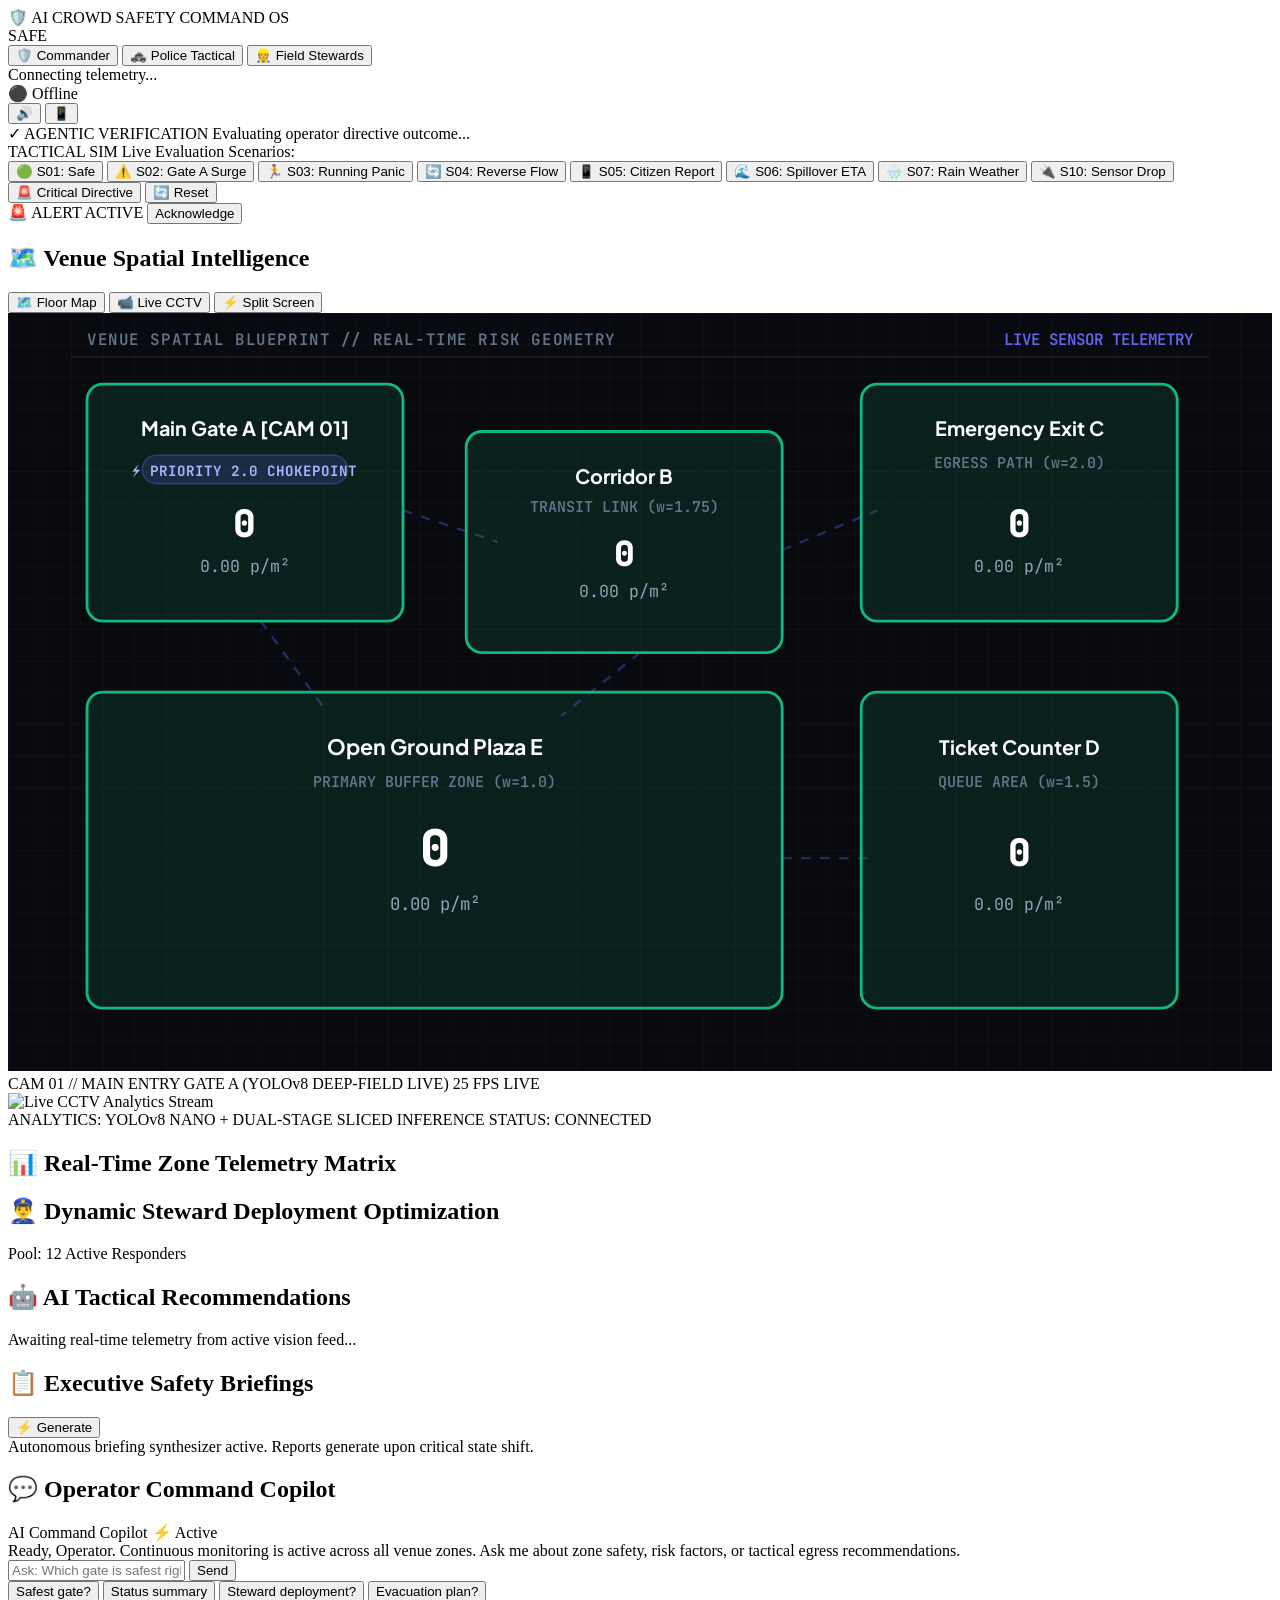
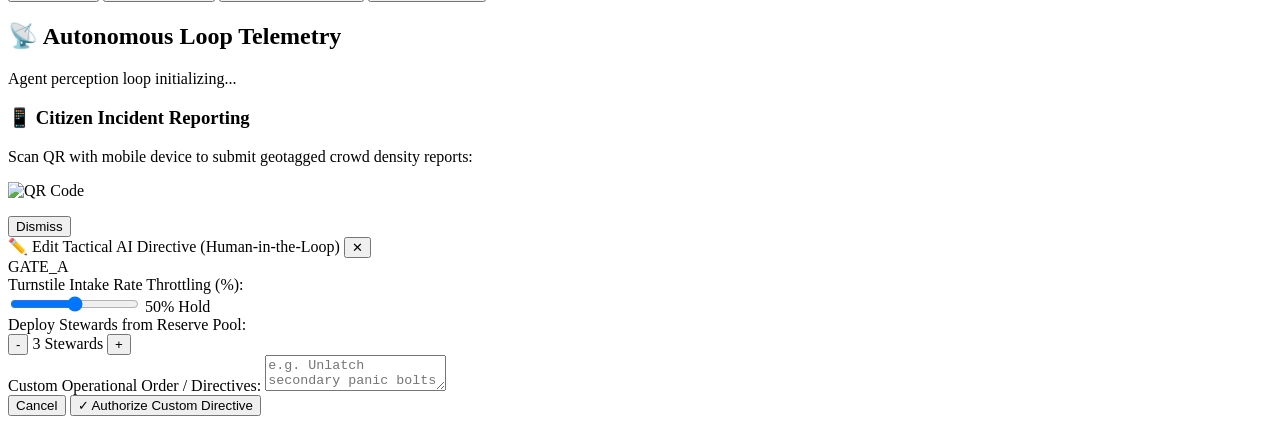
==== frontend/index.html @ a6eadcee "Complete 7th sem project implementation: full Member 1-4 pipeline, agentic AI cognitive loop, multi-" ====
<!DOCTYPE html>
<html lang="en">
<head>
    <meta charset="UTF-8">
    <meta name="viewport" content="width=device-width, initial-scale=1.0">
    <title>AI Crowd Safety — Command Operations Center</title>
    <meta name="description" content="AI-Powered Real-time Autonomous Crowd Safety & Decision Support Command Center">
    <link rel="preconnect" href="https://fonts.googleapis.com">
    <link rel="preconnect" href="https://fonts.gstatic.com" crossorigin>
    <link href="https://fonts.googleapis.com/css2?family=JetBrains+Mono:wght@400;500;600;700;800&family=Plus+Jakarta+Sans:wght@400;500;600;700;800&display=swap" rel="stylesheet">
    <link rel="stylesheet" href="/static/style.css?v=3.0">
</head>
<body>
    <!-- ====== TOP COMMAND BAR ====== -->
    <header id="header">
        <div class="header-left">
            <div class="logo">
                <span class="logo-badge">🛡️</span>
                <span class="logo-text">AI CROWD SAFETY</span>
                <span class="logo-subtitle">COMMAND OS</span>
            </div>
            <div id="venue-status" class="venue-badge safe">SAFE</div>
        </div>
        <div class="header-center">
            <div class="role-switcher">
                <button id="role-chief" class="role-btn active" type="button" title="Chief Commander Master View">🛡️ Commander</button>
                <button id="role-police" class="role-btn" type="button" title="Police & Security Tactical Egress">🚓 Police Tactical</button>
                <button id="role-volunteer" class="role-btn" type="button" title="Field Stewards Wayfinding View">👷 Field Stewards</button>
            </div>
            <span id="clock">Connecting telemetry...</span>
        </div>
        <div class="header-right">
            <div id="connection-status" class="conn-badge offline">⚫ Offline</div>
            <button id="mute-btn" class="btn-icon" title="Toggle Audio Alert Synthesizer">🔊</button>
            <button id="qr-btn" class="btn-icon" title="Open Citizen Report QR Code">📱</button>
        </div>
    </header>

    <!-- ====== VERIFIED INTERVENTION FEEDBACK BANNER ====== -->
    <div id="feedback-banner" class="feedback-banner hidden">
        <span class="feedback-badge">✓ AGENTIC VERIFICATION</span>
        <span id="feedback-text">Evaluating operator directive outcome...</span>
    </div>

    <!-- ====== DEMO SCENARIO EVALUATION DOCK ====== -->
    <div id="demo-bar" class="demo-toolbar">
        <div class="demo-title">
            <span class="demo-pill">TACTICAL SIM</span>
            <span class="demo-label">Live Evaluation Scenarios:</span>
        </div>
        <div class="demo-buttons">
            <button id="demo-normal" class="demo-btn btn-normal" type="button" title="S01: Safe baseline crowd density">🟢 S01: Safe</button>
            <button id="demo-surge" class="demo-btn btn-surge" type="button" title="S02: Rapid Inflow Rush at Gate A">⚠️ S02: Gate A Surge</button>
            <button id="demo-running" class="demo-btn btn-surge" type="button" title="S03: Running Panic in Corridor B">🏃 S03: Running Panic</button>
            <button id="demo-reverse" class="demo-btn btn-surge" type="button" title="S04: Counter-flow at Exit C">🔄 S04: Reverse Flow</button>
            <button id="demo-citizen" class="demo-btn btn-citizen" type="button" title="S05: Citizen QR hazard report">📱 S05: Citizen Report</button>
            <button id="demo-spillover" class="demo-btn btn-critical" type="button" title="S06: Cross-Zone Spillover Propagation">🌊 S06: Spillover ETA</button>
            <button id="demo-weather" class="demo-btn btn-normal" type="button" title="S07: Adverse Weather (+15% outdoor risk)">🌧️ S07: Rain Weather</button>
            <button id="demo-disconnect" class="demo-btn btn-reset" type="button" title="S10: Camera Sensor Drop / Disconnect">🔌 S10: Sensor Drop</button>
            <button id="demo-critical" class="demo-btn btn-critical" type="button" title="Direct Critical Hazard + 5-Part XAI Directive">🚨 Critical Directive</button>
            <button id="demo-reset" class="demo-btn btn-reset" type="button" title="Reset all zones to baseline">🔄 Reset</button>
        </div>
        <div id="demo-toast" class="demo-toast hidden"></div>
    </div>

    <!-- ====== CRITICAL ALERT BANNER ====== -->
    <div id="alert-banner" class="alert-banner hidden">
        <span id="alert-icon">🚨</span>
        <span id="alert-text">ALERT ACTIVE</span>
        <button id="alert-dismiss" class="btn-sm">Acknowledge</button>
    </div>

    <!-- ====== MAIN COMMAND WORKSPACE ====== -->
    <main id="main-content">
        <!-- LEFT STAGE: Spatial Monitoring + Zone Matrix -->
        <div class="col-left">
            <!-- Spatial Monitoring: Architectural Blueprint + Live CCTV -->
            <section class="panel" id="map-panel">
                <div class="panel-header-tabs">
                    <h2 class="panel-title">🗺️ Venue Spatial Intelligence</h2>
                    <div class="view-toggle-group">
                        <button id="view-map-btn" class="view-btn active" type="button">🗺️ Floor Map</button>
                        <button id="view-cctv-btn" class="view-btn" type="button">📹 Live CCTV</button>
                        <button id="view-split-btn" class="view-btn" type="button">⚡ Split Screen</button>
                    </div>
                </div>

                <div class="spatial-views-wrapper" id="spatial-wrapper">
                    <!-- High-Tech Blueprint SVG -->
                    <div class="map-container" id="map-subview">
                        <svg id="venue-map" viewBox="0 0 800 480" xmlns="http://www.w3.org/2000/svg">
                            <defs>
                                <pattern id="blueprint-grid" width="20" height="20" patternUnits="userSpaceOnUse">
                                    <path d="M 20 0 L 0 0 0 20" fill="none" stroke="rgba(255, 255, 255, 0.035)" stroke-width="0.8"/>
                                </pattern>
                                <linearGradient id="grad-gate" x1="0" y1="0" x2="0" y2="1">
                                    <stop offset="0%" stop-color="rgba(16, 185, 129, 0.22)"/>
                                    <stop offset="100%" stop-color="rgba(16, 185, 129, 0.05)"/>
                                </linearGradient>
                            </defs>

                            <!-- Blueprint Dark Canvas -->
                            <rect x="0" y="0" width="800" height="480" fill="#080a0f"/>
                            <rect x="0" y="0" width="800" height="480" fill="url(#blueprint-grid)"/>

                            <!-- Architectural Header Grid Line -->
                            <line x1="40" y1="28" x2="760" y2="28" stroke="rgba(255,255,255,0.08)" stroke-width="1"/>
                            <text x="50" y="20" fill="#64748b" font-size="10" font-family="'JetBrains Mono', monospace" font-weight="600" letter-spacing="0.1em">VENUE SPATIAL BLUEPRINT // REAL-TIME RISK GEOMETRY</text>
                            <text x="750" y="20" text-anchor="end" fill="#6366f1" font-size="10" font-family="'JetBrains Mono', monospace" font-weight="600">LIVE SENSOR TELEMETRY</text>

                            <!-- Adjacency Transit Flow Lines -->
                            <g stroke="#6366f1" stroke-width="1.5" stroke-dasharray="6,6" fill="none" opacity="0.35">
                                <path d="M 250 125 L 310 145" />
                                <path d="M 160 195 L 200 250" />
                                <path d="M 490 150 L 550 125" />
                                <path d="M 400 215 L 350 255" />
                                <path d="M 490 345 L 550 345" />
                            </g>

                            <!-- Zone Geometries -->
                            <g id="zone-polygons">
                                <!-- Gate A (Chokepoint) -->
                                <g class="zone-group" data-zone="gate_a">
                                    <rect x="50" y="45" width="200" height="150" rx="10" class="zone-poly" id="poly-gate_a" fill="rgba(16, 185, 129, 0.12)" stroke="#10b981" stroke-width="1.8"/>
                                    <text x="150" y="78" text-anchor="middle" fill="#ffffff" font-size="12.5" font-family="'Plus Jakarta Sans', sans-serif" font-weight="700">Main Gate A [CAM 01]</text>
                                    <rect x="85" y="90" width="130" height="18" rx="9" fill="rgba(99, 102, 241, 0.18)" stroke="rgba(99, 102, 241, 0.35)" stroke-width="1"/>
                                    <text x="150" y="103" text-anchor="middle" fill="#a5b4fc" font-size="9" font-family="'JetBrains Mono', monospace" font-weight="700">⚡ PRIORITY 2.0 CHOKEPOINT</text>
                                    <text x="150" y="142" text-anchor="middle" fill="#ffffff" font-size="24" font-family="'JetBrains Mono', monospace" font-weight="800" id="map-count-gate_a">0</text>
                                    <text x="150" y="164" text-anchor="middle" fill="#94a3b8" font-size="10.5" font-family="'JetBrains Mono', monospace" id="map-density-gate_a">0.00 p/m²</text>
                                    <text x="150" y="182" text-anchor="middle" fill="#f59e0b" font-size="9.5" font-family="'JetBrains Mono', monospace" font-weight="700" id="map-ttc-gate_a"></text>
                                </g>

                                <!-- Corridor B -->
                                <g class="zone-group" data-zone="corridor_b">
                                    <rect x="290" y="75" width="200" height="140" rx="10" class="zone-poly" id="poly-corridor_b" fill="rgba(16, 185, 129, 0.12)" stroke="#10b981" stroke-width="1.8"/>
                                    <text x="390" y="108" text-anchor="middle" fill="#ffffff" font-size="12.5" font-family="'Plus Jakarta Sans', sans-serif" font-weight="700">Corridor B</text>
                                    <text x="390" y="126" text-anchor="middle" fill="#64748b" font-size="9.5" font-family="'JetBrains Mono', monospace" font-weight="600">TRANSIT LINK (w=1.75)</text>
                                    <text x="390" y="160" text-anchor="middle" fill="#ffffff" font-size="22" font-family="'JetBrains Mono', monospace" font-weight="800" id="map-count-corridor_b">0</text>
                                    <text x="390" y="180" text-anchor="middle" fill="#94a3b8" font-size="10.5" font-family="'JetBrains Mono', monospace" id="map-density-corridor_b">0.00 p/m²</text>
                                    <text x="390" y="198" text-anchor="middle" fill="#f59e0b" font-size="9.5" font-family="'JetBrains Mono', monospace" font-weight="700" id="map-ttc-corridor_b"></text>
                                </g>

                                <!-- Exit C -->
                                <g class="zone-group" data-zone="exit_c">
                                    <rect x="540" y="45" width="200" height="150" rx="10" class="zone-poly" id="poly-exit_c" fill="rgba(16, 185, 129, 0.12)" stroke="#10b981" stroke-width="1.8"/>
                                    <text x="640" y="78" text-anchor="middle" fill="#ffffff" font-size="12.5" font-family="'Plus Jakarta Sans', sans-serif" font-weight="700">Emergency Exit C</text>
                                    <text x="640" y="98" text-anchor="middle" fill="#64748b" font-size="9.5" font-family="'JetBrains Mono', monospace" font-weight="600">EGRESS PATH (w=2.0)</text>
                                    <text x="640" y="142" text-anchor="middle" fill="#ffffff" font-size="24" font-family="'JetBrains Mono', monospace" font-weight="800" id="map-count-exit_c">0</text>
                                    <text x="640" y="164" text-anchor="middle" fill="#94a3b8" font-size="10.5" font-family="'JetBrains Mono', monospace" id="map-density-exit_c">0.00 p/m²</text>
                                    <text x="640" y="182" text-anchor="middle" fill="#f59e0b" font-size="9.5" font-family="'JetBrains Mono', monospace" font-weight="700" id="map-ttc-exit_c"></text>
                                </g>

                                <!-- Ground E (Open Ground Plaza) -->
                                <g class="zone-group" data-zone="ground_e">
                                    <rect x="50" y="240" width="440" height="200" rx="10" class="zone-poly" id="poly-ground_e" fill="rgba(16, 185, 129, 0.12)" stroke="#10b981" stroke-width="1.8"/>
                                    <text x="270" y="280" text-anchor="middle" fill="#ffffff" font-size="13.5" font-family="'Plus Jakarta Sans', sans-serif" font-weight="700">Open Ground Plaza E</text>
                                    <text x="270" y="300" text-anchor="middle" fill="#64748b" font-size="9.5" font-family="'JetBrains Mono', monospace" font-weight="600">PRIMARY BUFFER ZONE (w=1.0)</text>
                                    <text x="270" y="350" text-anchor="middle" fill="#ffffff" font-size="32" font-family="'JetBrains Mono', monospace" font-weight="800" id="map-count-ground_e">0</text>
                                    <text x="270" y="378" text-anchor="middle" fill="#94a3b8" font-size="11" font-family="'JetBrains Mono', monospace" id="map-density-ground_e">0.00 p/m²</text>
                                    <text x="270" y="400" text-anchor="middle" fill="#f59e0b" font-size="10" font-family="'JetBrains Mono', monospace" font-weight="700" id="map-ttc-ground_e"></text>
                                </g>

                                <!-- Counter D -->
                                <g class="zone-group" data-zone="counter_d">
                                    <rect x="540" y="240" width="200" height="200" rx="10" class="zone-poly" id="poly-counter_d" fill="rgba(16, 185, 129, 0.12)" stroke="#10b981" stroke-width="1.8"/>
                                    <text x="640" y="280" text-anchor="middle" fill="#ffffff" font-size="12.5" font-family="'Plus Jakarta Sans', sans-serif" font-weight="700">Ticket Counter D</text>
                                    <text x="640" y="300" text-anchor="middle" fill="#64748b" font-size="9.5" font-family="'JetBrains Mono', monospace" font-weight="600">QUEUE AREA (w=1.5)</text>
                                    <text x="640" y="350" text-anchor="middle" fill="#ffffff" font-size="24" font-family="'JetBrains Mono', monospace" font-weight="800" id="map-count-counter_d">0</text>
                                    <text x="640" y="378" text-anchor="middle" fill="#94a3b8" font-size="10.5" font-family="'JetBrains Mono', monospace" id="map-density-counter_d">0.00 p/m²</text>
                                    <text x="640" y="400" text-anchor="middle" fill="#f59e0b" font-size="9.5" font-family="'JetBrains Mono', monospace" font-weight="700" id="map-ttc-counter_d"></text>
                                </g>
                            </g>
                        </svg>
                    </div>

                    <!-- Live CCTV Video Stream with Military-Grade HUD -->
                    <div class="cctv-container hidden" id="cctv-subview">
                        <div class="cctv-hud-header">
                            <span class="cctv-rec-dot"></span>
                            <span class="cctv-cam-title">CAM 01 // MAIN ENTRY GATE A (YOLOv8 DEEP-FIELD LIVE)</span>
                            <span class="cctv-badge">25 FPS LIVE</span>
                        </div>
                        <img id="cctv-stream-img" src="/api/video/feed" alt="Live CCTV Analytics Stream" class="cctv-stream-img">
                        <div class="cctv-hud-footer">
                            <span>ANALYTICS: YOLOv8 NANO + DUAL-STAGE SLICED INFERENCE</span>
                            <span id="cctv-status-indicator">STATUS: CONNECTED</span>
                        </div>
                    </div>
                </div>
            </section>

            <!-- Zone Status Tiles -->
            <section class="panel" id="tiles-panel">
                <h2 class="panel-title">📊 Real-Time Zone Telemetry Matrix</h2>
                <div id="zone-tiles" class="zone-tiles-grid">
                    <!-- Populated dynamically by app.js with rich density meters -->
                </div>
            </section>

            <!-- Dynamic Steward & Security Optimizer (Phase 2 F15) -->
            <section class="panel" id="steward-panel">
                <div class="panel-header-tabs">
                    <h2 class="panel-title">👮‍♂️ Dynamic Steward Deployment Optimization</h2>
                    <span class="steward-pool-badge">Pool: 12 Active Responders</span>
                </div>
                <div id="steward-allocations" class="steward-grid">
                    <!-- Populated dynamically by app.js -->
                </div>
            </section>
        </div>

        <!-- RIGHT STAGE: AI Decision Copilot + Executive Briefings + Chat -->
        <div class="col-right">
            <!-- AI Recommendations (Autonomous Interventions) -->
            <section class="panel" id="rec-panel">
                <h2 class="panel-title">🤖 AI Tactical Recommendations</h2>
                <div id="recommendations" class="rec-list">
                    <div class="empty-state">Awaiting real-time telemetry from active vision feed...</div>
                </div>
            </section>

            <!-- Safety Briefings -->
            <section class="panel" id="briefing-panel">
                <div class="panel-header-tabs">
                    <h2 class="panel-title">📋 Executive Safety Briefings</h2>
                    <button id="force-briefing-btn" class="btn-sm" title="Synthesize Incident Briefing Now">⚡ Generate</button>
                </div>
                <div id="briefings" class="briefing-content">
                    <div class="empty-state">Autonomous briefing synthesizer active. Reports generate upon critical state shift.</div>
                </div>
            </section>

            <!-- Operator Copilot Chat -->
            <section class="panel" id="chat-panel">
                <h2 class="panel-title">💬 Operator Command Copilot</h2>
                <div id="chat-messages" class="chat-messages">
                    <div class="chat-msg agent">
                        <div class="chat-msg-header">
                            <span class="chat-sender-name">AI Command Copilot</span>
                            <span class="chat-source-tag tag-llm">⚡ Active</span>
                        </div>
                        <div class="chat-msg-body">
                            <div class="chat-line">Ready, Operator. Continuous monitoring is active across all venue zones. Ask me about zone safety, risk factors, or tactical egress recommendations.</div>
                        </div>
                    </div>
                </div>
                <div class="chat-input-row">
                    <input type="text" id="chat-input" placeholder="Ask: Which gate is safest right now?" autocomplete="off">
                    <button id="chat-send" class="btn-primary">Send</button>
                </div>
                <div class="chat-suggestions">
                    <button class="btn-suggestion" data-q="Which gate is safest right now?">Safest gate?</button>
                    <button class="btn-suggestion" data-q="Give me a venue status summary">Status summary</button>
                    <button class="btn-suggestion" data-q="How should we deploy our 12 stewards right now?">Steward deployment?</button>
                    <button class="btn-suggestion" data-q="Show emergency evacuation route for Gate A">Evacuation plan?</button>
                </div>
            </section>

            <!-- Agent Activity Feed -->
            <section class="panel" id="activity-panel">
                <h2 class="panel-title">📡 Autonomous Loop Telemetry</h2>
                <div id="agent-feed" class="agent-feed">
                    <div class="empty-state">Agent perception loop initializing...</div>
                </div>
            </section>
        </div>
    </main>

    <!-- Citizen Report QR Code Modal -->
    <div id="qr-modal" class="modal hidden">
        <div class="modal-content">
            <h3>📱 Citizen Incident Reporting</h3>
            <p>Scan QR with mobile device to submit geotagged crowd density reports:</p>
            <img id="qr-image" src="/api/qr" alt="QR Code" style="width:230px;height:230px;image-rendering:pixelated">
            <p id="qr-url" class="qr-url"></p>
            <button id="qr-close" class="btn-primary">Dismiss</button>
        </div>
    </div>

    <!-- Edit Directive Modal (Human-in-the-Loop Override) -->
    <div id="edit-directive-modal" class="modal hidden">
        <div class="modal-content edit-modal-content">
            <div class="modal-header">
                <span class="modal-title">✏️ Edit Tactical AI Directive (Human-in-the-Loop)</span>
                <button id="edit-modal-close" class="btn-icon">✕</button>
            </div>
            <div class="modal-body">
                <div id="edit-target-zone" class="edit-zone-badge">GATE_A</div>
                <label class="edit-label">Turnstile Intake Rate Throttling (%):</label>
                <div class="slider-row">
                    <input type="range" id="edit-throttle-slider" min="0" max="100" value="50" step="5">
                    <span id="edit-throttle-val" class="slider-val">50% Hold</span>
                </div>

                <label class="edit-label">Deploy Stewards from Reserve Pool:</label>
                <div class="stepper-row">
                    <button type="button" id="steward-minus" class="btn-step">-</button>
                    <span id="steward-count-val" class="stepper-val">3 Stewards</span>
                    <button type="button" id="steward-plus" class="btn-step">+</button>
                </div>

                <label class="edit-label">Custom Operational Order / Directives:</label>
                <textarea id="edit-notes-input" class="edit-textarea" placeholder="e.g. Unlatch secondary panic bolts at east archway; bilateral flow diversion."></textarea>
            </div>
            <div class="modal-footer">
                <button id="btn-cancel-edit" class="btn-secondary">Cancel</button>
                <button id="btn-save-edit" class="btn-primary">✓ Authorize Custom Directive</button>
            </div>
        </div>
    </div>

    <!-- Audio Alert Tone Generator -->
    <audio id="alert-sound" preload="auto">
        <source src="[data-uri]" type="audio/wav">
    </audio>

    <script src="/static/app.js?v=3.0"></script>
</body>
</html>
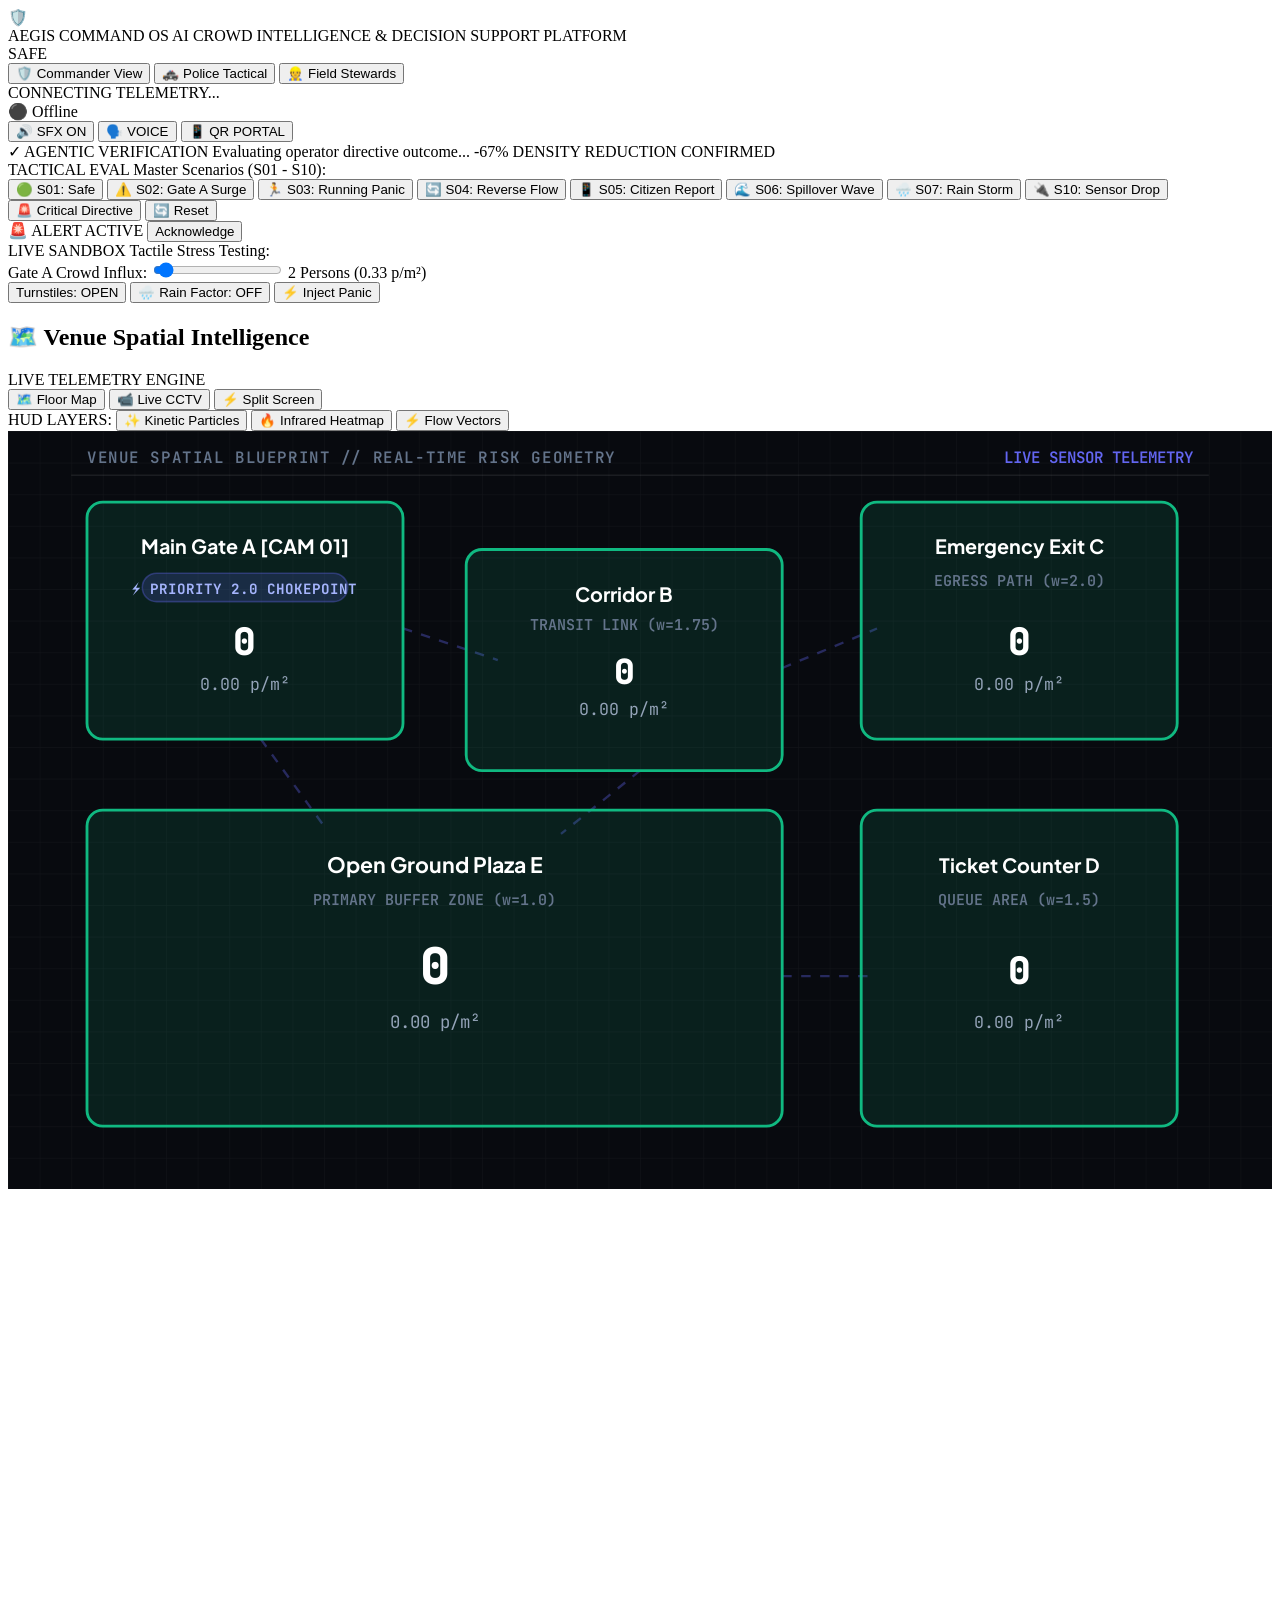
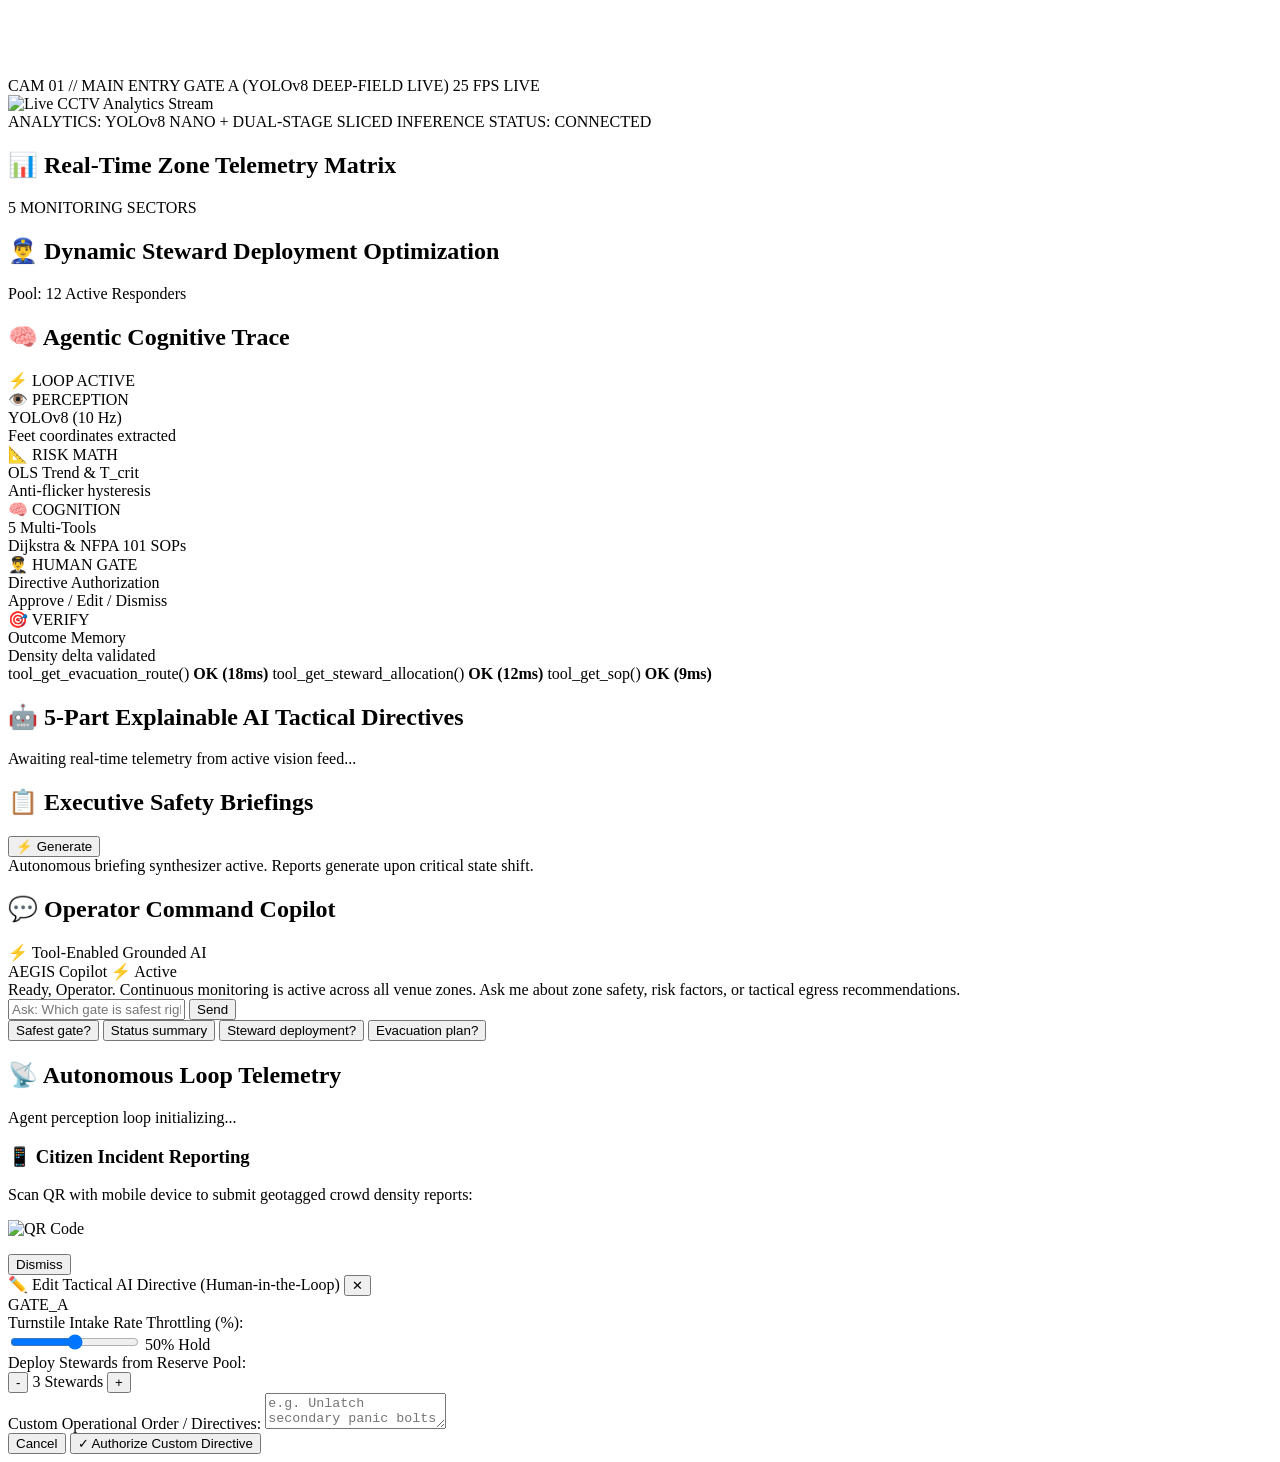
==== commit abaf2102: "feat(ui): Unleash God-Level Tactical HUD experience with 60FPS Kinetic Crowd Particles, Thermal Infr" ====
--- a/frontend/index.html
+++ b/frontend/index.html
@@ -3,50 +3,59 @@
 <head>
     <meta charset="UTF-8">
     <meta name="viewport" content="width=device-width, initial-scale=1.0">
-    <title>AI Crowd Safety — Command Operations Center</title>
-    <meta name="description" content="AI-Powered Real-time Autonomous Crowd Safety & Decision Support Command Center">
+    <title>AEGIS // AI Crowd Intelligence & Autonomous Decision Support Platform</title>
+    <meta name="description" content="Defense-Grade Multi-Modal Autonomous Crowd Intelligence & Decision Support Command Center">
     <link rel="preconnect" href="https://fonts.googleapis.com">
     <link rel="preconnect" href="https://fonts.gstatic.com" crossorigin>
     <link href="https://fonts.googleapis.com/css2?family=JetBrains+Mono:wght@400;500;600;700;800&family=Plus+Jakarta+Sans:wght@400;500;600;700;800&display=swap" rel="stylesheet">
-    <link rel="stylesheet" href="/static/style.css?v=3.0">
+    <link rel="stylesheet" href="/static/style.css?v=4.0">
 </head>
 <body>
+    <!-- Ambient Viewport Edge Vignette (Dynamic Red/Amber/Cyan Glow) -->
+    <div id="ambient-vignette" class="ambient-vignette safe"></div>
+
     <!-- ====== TOP COMMAND BAR ====== -->
     <header id="header">
         <div class="header-left">
             <div class="logo">
                 <span class="logo-badge">🛡️</span>
-                <span class="logo-text">AI CROWD SAFETY</span>
-                <span class="logo-subtitle">COMMAND OS</span>
+                <div class="logo-title-group">
+                    <span class="logo-text">AEGIS COMMAND OS</span>
+                    <span class="logo-subtitle">AI CROWD INTELLIGENCE &amp; DECISION SUPPORT PLATFORM</span>
+                </div>
             </div>
             <div id="venue-status" class="venue-badge safe">SAFE</div>
         </div>
         <div class="header-center">
             <div class="role-switcher">
-                <button id="role-chief" class="role-btn active" type="button" title="Chief Commander Master View">🛡️ Commander</button>
+                <button id="role-chief" class="role-btn active" type="button" title="Chief Commander Master View">🛡️ Commander View</button>
                 <button id="role-police" class="role-btn" type="button" title="Police & Security Tactical Egress">🚓 Police Tactical</button>
                 <button id="role-volunteer" class="role-btn" type="button" title="Field Stewards Wayfinding View">👷 Field Stewards</button>
             </div>
-            <span id="clock">Connecting telemetry...</span>
+            <span id="clock" class="hud-clock">CONNECTING TELEMETRY...</span>
         </div>
         <div class="header-right">
             <div id="connection-status" class="conn-badge offline">⚫ Offline</div>
-            <button id="mute-btn" class="btn-icon" title="Toggle Audio Alert Synthesizer">🔊</button>
-            <button id="qr-btn" class="btn-icon" title="Open Citizen Report QR Code">📱</button>
+            <button id="sfx-toggle-btn" class="btn-icon active" title="Toggle Tactical Web Audio Synthesizer">🔊 SFX ON</button>
+            <button id="mute-btn" class="btn-icon" title="Toggle Voice Alert Synthesizer">🗣️ VOICE</button>
+            <button id="qr-btn" class="btn-icon" title="Open Citizen Report QR Code">📱 QR PORTAL</button>
         </div>
     </header>
 
     <!-- ====== VERIFIED INTERVENTION FEEDBACK BANNER ====== -->
     <div id="feedback-banner" class="feedback-banner hidden">
-        <span class="feedback-badge">✓ AGENTIC VERIFICATION</span>
-        <span id="feedback-text">Evaluating operator directive outcome...</span>
+        <div class="feedback-inner">
+            <span class="feedback-badge">✓ AGENTIC VERIFICATION</span>
+            <span id="feedback-text">Evaluating operator directive outcome...</span>
+            <span id="feedback-stat" class="feedback-stat">-67% DENSITY REDUCTION CONFIRMED</span>
+        </div>
     </div>
 
     <!-- ====== DEMO SCENARIO EVALUATION DOCK ====== -->
     <div id="demo-bar" class="demo-toolbar">
         <div class="demo-title">
-            <span class="demo-pill">TACTICAL SIM</span>
-            <span class="demo-label">Live Evaluation Scenarios:</span>
+            <span class="demo-pill">TACTICAL EVAL</span>
+            <span class="demo-label">Master Scenarios (S01 - S10):</span>
         </div>
         <div class="demo-buttons">
             <button id="demo-normal" class="demo-btn btn-normal" type="button" title="S01: Safe baseline crowd density">🟢 S01: Safe</button>
@@ -54,8 +63,8 @@
             <button id="demo-running" class="demo-btn btn-surge" type="button" title="S03: Running Panic in Corridor B">🏃 S03: Running Panic</button>
             <button id="demo-reverse" class="demo-btn btn-surge" type="button" title="S04: Counter-flow at Exit C">🔄 S04: Reverse Flow</button>
             <button id="demo-citizen" class="demo-btn btn-citizen" type="button" title="S05: Citizen QR hazard report">📱 S05: Citizen Report</button>
-            <button id="demo-spillover" class="demo-btn btn-critical" type="button" title="S06: Cross-Zone Spillover Propagation">🌊 S06: Spillover ETA</button>
-            <button id="demo-weather" class="demo-btn btn-normal" type="button" title="S07: Adverse Weather (+15% outdoor risk)">🌧️ S07: Rain Weather</button>
+            <button id="demo-spillover" class="demo-btn btn-critical" type="button" title="S06: Cross-Zone Spillover Propagation">🌊 S06: Spillover Wave</button>
+            <button id="demo-weather" class="demo-btn btn-normal" type="button" title="S07: Adverse Weather (+15% outdoor risk)">🌧️ S07: Rain Storm</button>
             <button id="demo-disconnect" class="demo-btn btn-reset" type="button" title="S10: Camera Sensor Drop / Disconnect">🔌 S10: Sensor Drop</button>
             <button id="demo-critical" class="demo-btn btn-critical" type="button" title="Direct Critical Hazard + 5-Part XAI Directive">🚨 Critical Directive</button>
             <button id="demo-reset" class="demo-btn btn-reset" type="button" title="Reset all zones to baseline">🔄 Reset</button>
@@ -70,14 +79,47 @@
         <button id="alert-dismiss" class="btn-sm">Acknowledge</button>
     </div>
 
+    <!-- ====== INTERACTIVE VENUE SANDBOX CONTROLLER ====== -->
+    <section class="sandbox-strip">
+        <div class="sandbox-inner">
+            <div class="sandbox-label-group">
+                <span class="sandbox-pill">LIVE SANDBOX</span>
+                <span class="sandbox-sub">Tactile Stress Testing:</span>
+            </div>
+            
+            <div class="sandbox-control">
+                <label for="sandbox-slider">Gate A Crowd Influx:</label>
+                <input type="range" id="sandbox-slider" min="1" max="25" value="2" step="1">
+                <span id="sandbox-slider-val" class="sandbox-val">2 Persons (0.33 p/m²)</span>
+            </div>
+
+            <div class="sandbox-toggles">
+                <button id="sandbox-turnstile-btn" class="sandbox-btn" type="button">
+                    <span class="sandbox-btn-dot"></span> Turnstiles: OPEN
+                </button>
+                <button id="sandbox-weather-btn" class="sandbox-btn" type="button">
+                    🌧️ Rain Factor: OFF
+                </button>
+                <button id="sandbox-panic-btn" class="sandbox-btn panic" type="button">
+                    ⚡ Inject Panic
+                </button>
+            </div>
+        </div>
+    </section>
+
     <!-- ====== MAIN COMMAND WORKSPACE ====== -->
     <main id="main-content">
-        <!-- LEFT STAGE: Spatial Monitoring + Zone Matrix -->
+        <!-- LEFT STAGE: Spatial Monitoring + Zone Matrix + Steward Engine -->
         <div class="col-left">
-            <!-- Spatial Monitoring: Architectural Blueprint + Live CCTV -->
+            <!-- Spatial Monitoring: Architectural Blueprint + Kinetic Particles + CCTV -->
             <section class="panel" id="map-panel">
                 <div class="panel-header-tabs">
-                    <h2 class="panel-title">🗺️ Venue Spatial Intelligence</h2>
+                    <div class="panel-title-group">
+                        <h2 class="panel-title">🗺️ Venue Spatial Intelligence</h2>
+                        <span class="panel-badge-live">LIVE TELEMETRY ENGINE</span>
+                    </div>
+                    
+                    <!-- View Mode Toggle -->
                     <div class="view-toggle-group">
                         <button id="view-map-btn" class="view-btn active" type="button">🗺️ Floor Map</button>
                         <button id="view-cctv-btn" class="view-btn" type="button">📹 Live CCTV</button>
@@ -85,8 +127,16 @@
                     </div>
                 </div>
 
+                <!-- Layer Selector for Map (Particles, Heatmap, Vector Wireframe) -->
+                <div class="map-layer-dock">
+                    <span class="layer-dock-label">HUD LAYERS:</span>
+                    <button id="layer-particles-btn" class="layer-btn active" type="button" title="Autonomous Kinetic Crowd Particle Physics">✨ Kinetic Particles</button>
+                    <button id="layer-heatmap-btn" class="layer-btn" type="button" title="Thermal Infrared Density Heatmap">🔥 Infrared Heatmap</button>
+                    <button id="layer-vectors-btn" class="layer-btn active" type="button" title="Wavefront Spillover Vectors">⚡ Flow Vectors</button>
+                </div>
+
                 <div class="spatial-views-wrapper" id="spatial-wrapper">
-                    <!-- High-Tech Blueprint SVG -->
+                    <!-- High-Tech Blueprint SVG + Particle Physics Canvas -->
                     <div class="map-container" id="map-subview">
                         <svg id="venue-map" viewBox="0 0 800 480" xmlns="http://www.w3.org/2000/svg">
                             <defs>
@@ -109,7 +159,7 @@
                             <text x="750" y="20" text-anchor="end" fill="#6366f1" font-size="10" font-family="'JetBrains Mono', monospace" font-weight="600">LIVE SENSOR TELEMETRY</text>
 
                             <!-- Adjacency Transit Flow Lines -->
-                            <g stroke="#6366f1" stroke-width="1.5" stroke-dasharray="6,6" fill="none" opacity="0.35">
+                            <g id="flow-transit-lines" stroke="#6366f1" stroke-width="1.5" stroke-dasharray="6,6" fill="none" opacity="0.35">
                                 <path d="M 250 125 L 310 145" />
                                 <path d="M 160 195 L 200 250" />
                                 <path d="M 490 150 L 550 125" />
@@ -171,6 +221,9 @@
                                 </g>
                             </g>
                         </svg>
+
+                        <!-- Dynamic Kinetic Crowd Particle Canvas (Overlaid in Exact 800x480 Coordinates) -->
+                        <canvas id="crowd-particles-canvas" width="800" height="480"></canvas>
                     </div>
 
                     <!-- Live CCTV Video Stream with Military-Grade HUD -->
@@ -191,7 +244,10 @@
 
             <!-- Zone Status Tiles -->
             <section class="panel" id="tiles-panel">
-                <h2 class="panel-title">📊 Real-Time Zone Telemetry Matrix</h2>
+                <div class="panel-header-tabs">
+                    <h2 class="panel-title">📊 Real-Time Zone Telemetry Matrix</h2>
+                    <span class="panel-stat-pill">5 MONITORING SECTORS</span>
+                </div>
                 <div id="zone-tiles" class="zone-tiles-grid">
                     <!-- Populated dynamically by app.js with rich density meters -->
                 </div>
@@ -209,11 +265,82 @@
             </section>
         </div>
 
-        <!-- RIGHT STAGE: AI Decision Copilot + Executive Briefings + Chat -->
+        <!-- RIGHT STAGE: Agentic Cognitive Pipeline + AI Decision Copilot + Executive Briefings + Chat -->
         <div class="col-right">
+            <!-- 🧠 LIVE AGENTIC COGNITIVE TRACE (Interactive State Graph Visualizer) -->
+            <section class="panel" id="cognitive-pipeline-panel">
+                <div class="panel-header-tabs">
+                    <h2 class="panel-title">🧠 Agentic Cognitive Trace</h2>
+                    <span id="pipeline-status-badge" class="pipeline-badge active">⚡ LOOP ACTIVE</span>
+                </div>
+                
+                <div class="cognitive-graph-container">
+                    <!-- Node 1: Vision Telemetry -->
+                    <div class="cog-node active" id="node-vision">
+                        <div class="cog-node-header">
+                            <span class="cog-icon">👁️</span>
+                            <span class="cog-title">PERCEPTION</span>
+                        </div>
+                        <div class="cog-metric" id="cog-metric-vision">YOLOv8 (10 Hz)</div>
+                        <div class="cog-sub">Feet coordinates extracted</div>
+                    </div>
+                    <div class="cog-conduit active" id="conduit-1"></div>
+
+                    <!-- Node 2: Math & Trend -->
+                    <div class="cog-node active" id="node-math">
+                        <div class="cog-node-header">
+                            <span class="cog-icon">📐</span>
+                            <span class="cog-title">RISK MATH</span>
+                        </div>
+                        <div class="cog-metric" id="cog-metric-math">OLS Trend &amp; T_crit</div>
+                        <div class="cog-sub">Anti-flicker hysteresis</div>
+                    </div>
+                    <div class="cog-conduit active" id="conduit-2"></div>
+
+                    <!-- Node 3: Agentic Reasoning -->
+                    <div class="cog-node active" id="node-agent">
+                        <div class="cog-node-header">
+                            <span class="cog-icon">🧠</span>
+                            <span class="cog-title">COGNITION</span>
+                        </div>
+                        <div class="cog-metric" id="cog-metric-agent">5 Multi-Tools</div>
+                        <div class="cog-sub">Dijkstra &amp; NFPA 101 SOPs</div>
+                    </div>
+                    <div class="cog-conduit active" id="conduit-3"></div>
+
+                    <!-- Node 4: Human-in-the-Loop -->
+                    <div class="cog-node" id="node-human">
+                        <div class="cog-node-header">
+                            <span class="cog-icon">👨‍✈️</span>
+                            <span class="cog-title">HUMAN GATE</span>
+                        </div>
+                        <div class="cog-metric" id="cog-metric-human">Directive Authorization</div>
+                        <div class="cog-sub">Approve / Edit / Dismiss</div>
+                    </div>
+                    <div class="cog-conduit" id="conduit-4"></div>
+
+                    <!-- Node 5: Closed-Loop Verification -->
+                    <div class="cog-node" id="node-verify">
+                        <div class="cog-node-header">
+                            <span class="cog-icon">🎯</span>
+                            <span class="cog-title">VERIFY</span>
+                        </div>
+                        <div class="cog-metric" id="cog-metric-verify">Outcome Memory</div>
+                        <div class="cog-sub">Density delta validated</div>
+                    </div>
+                </div>
+
+                <!-- Live Tool Execution Chips -->
+                <div class="tool-call-chips" id="active-tool-chips">
+                    <span class="tool-chip">tool_get_evacuation_route() <b class="chip-ok">OK (18ms)</b></span>
+                    <span class="tool-chip">tool_get_steward_allocation() <b class="chip-ok">OK (12ms)</b></span>
+                    <span class="tool-chip">tool_get_sop() <b class="chip-ok">OK (9ms)</b></span>
+                </div>
+            </section>
+
             <!-- AI Recommendations (Autonomous Interventions) -->
             <section class="panel" id="rec-panel">
-                <h2 class="panel-title">🤖 AI Tactical Recommendations</h2>
+                <h2 class="panel-title">🤖 5-Part Explainable AI Tactical Directives</h2>
                 <div id="recommendations" class="rec-list">
                     <div class="empty-state">Awaiting real-time telemetry from active vision feed...</div>
                 </div>
@@ -232,11 +359,14 @@
 
             <!-- Operator Copilot Chat -->
             <section class="panel" id="chat-panel">
-                <h2 class="panel-title">💬 Operator Command Copilot</h2>
+                <div class="panel-header-tabs">
+                    <h2 class="panel-title">💬 Operator Command Copilot</h2>
+                    <span class="chat-agent-tag">⚡ Tool-Enabled Grounded AI</span>
+                </div>
                 <div id="chat-messages" class="chat-messages">
                     <div class="chat-msg agent">
                         <div class="chat-msg-header">
-                            <span class="chat-sender-name">AI Command Copilot</span>
+                            <span class="chat-sender-name">AEGIS Copilot</span>
                             <span class="chat-source-tag tag-llm">⚡ Active</span>
                         </div>
                         <div class="chat-msg-body">
@@ -309,11 +439,6 @@
         </div>
     </div>
 
-    <!-- Audio Alert Tone Generator -->
-    <audio id="alert-sound" preload="auto">
-        <source src="[data-uri]" type="audio/wav">
-    </audio>
-
-    <script src="/static/app.js?v=3.0"></script>
+    <script src="/static/app.js?v=4.0"></script>
 </body>
 </html>
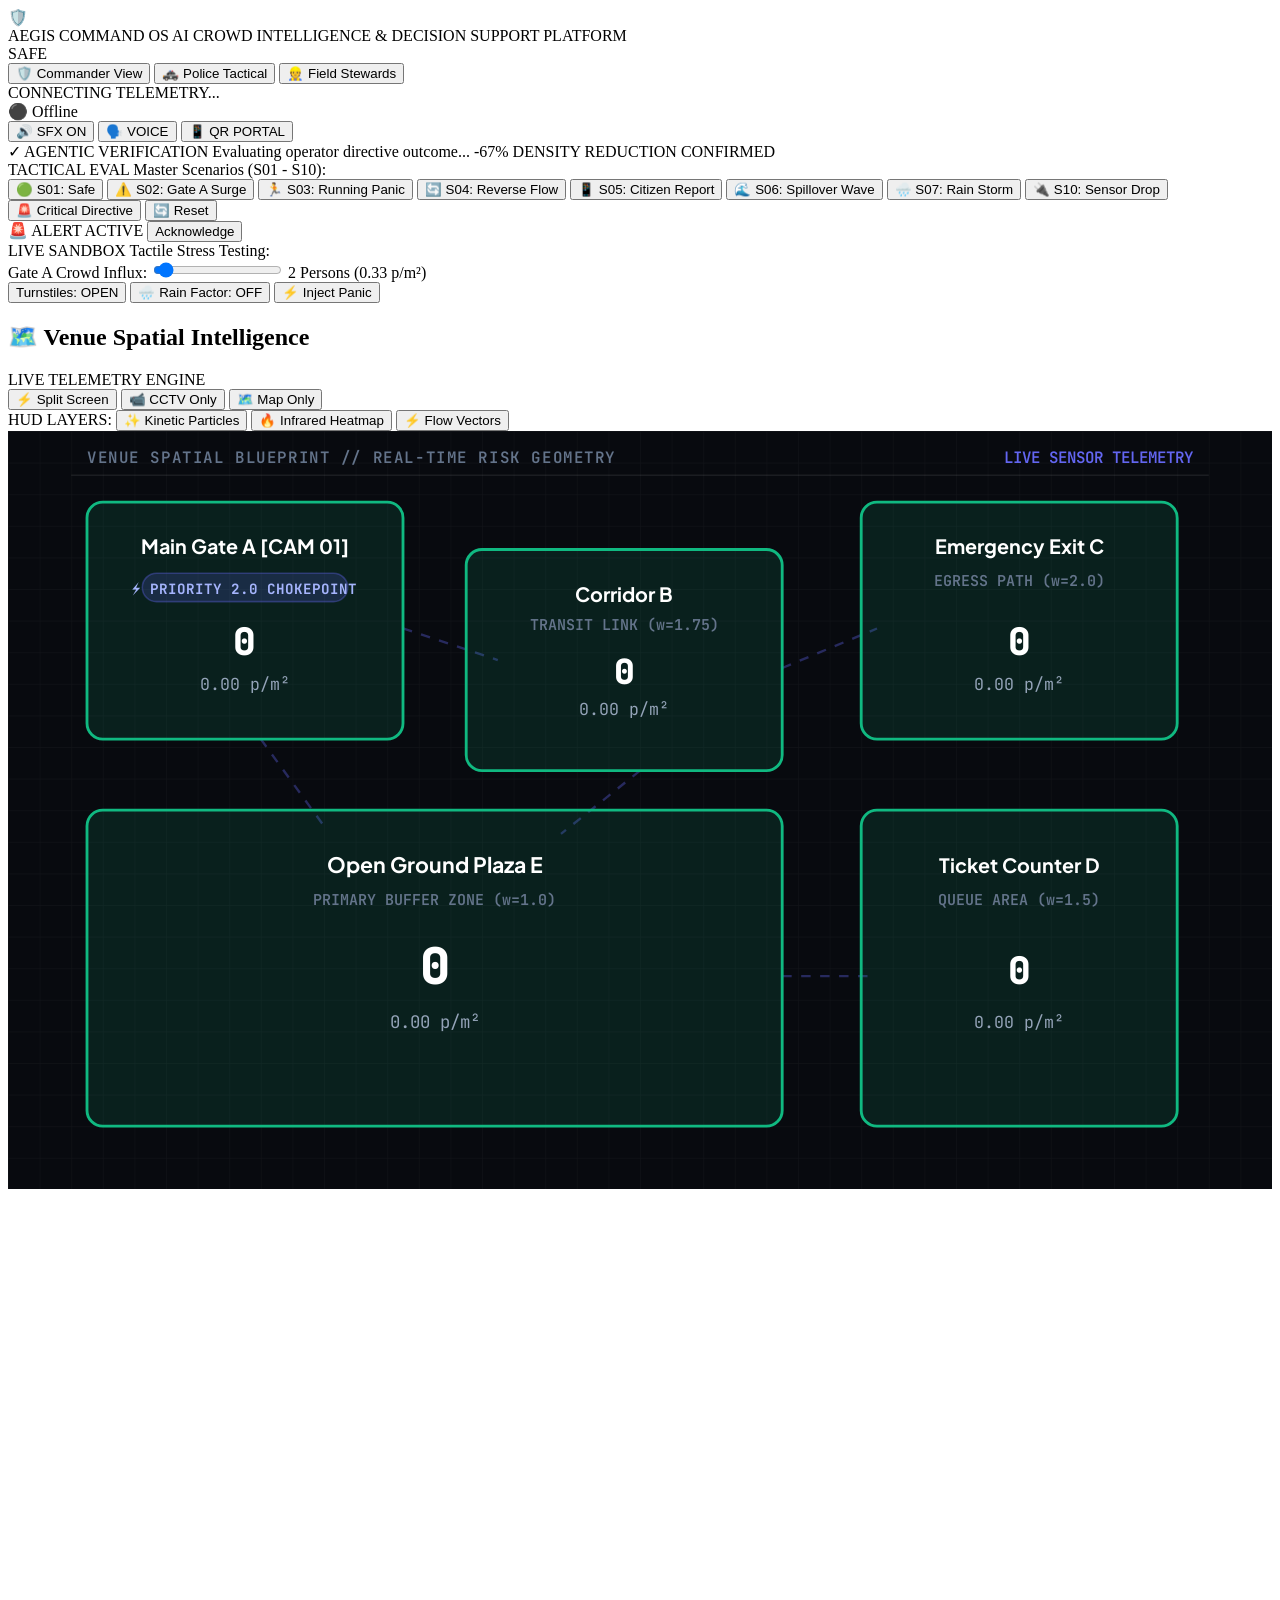
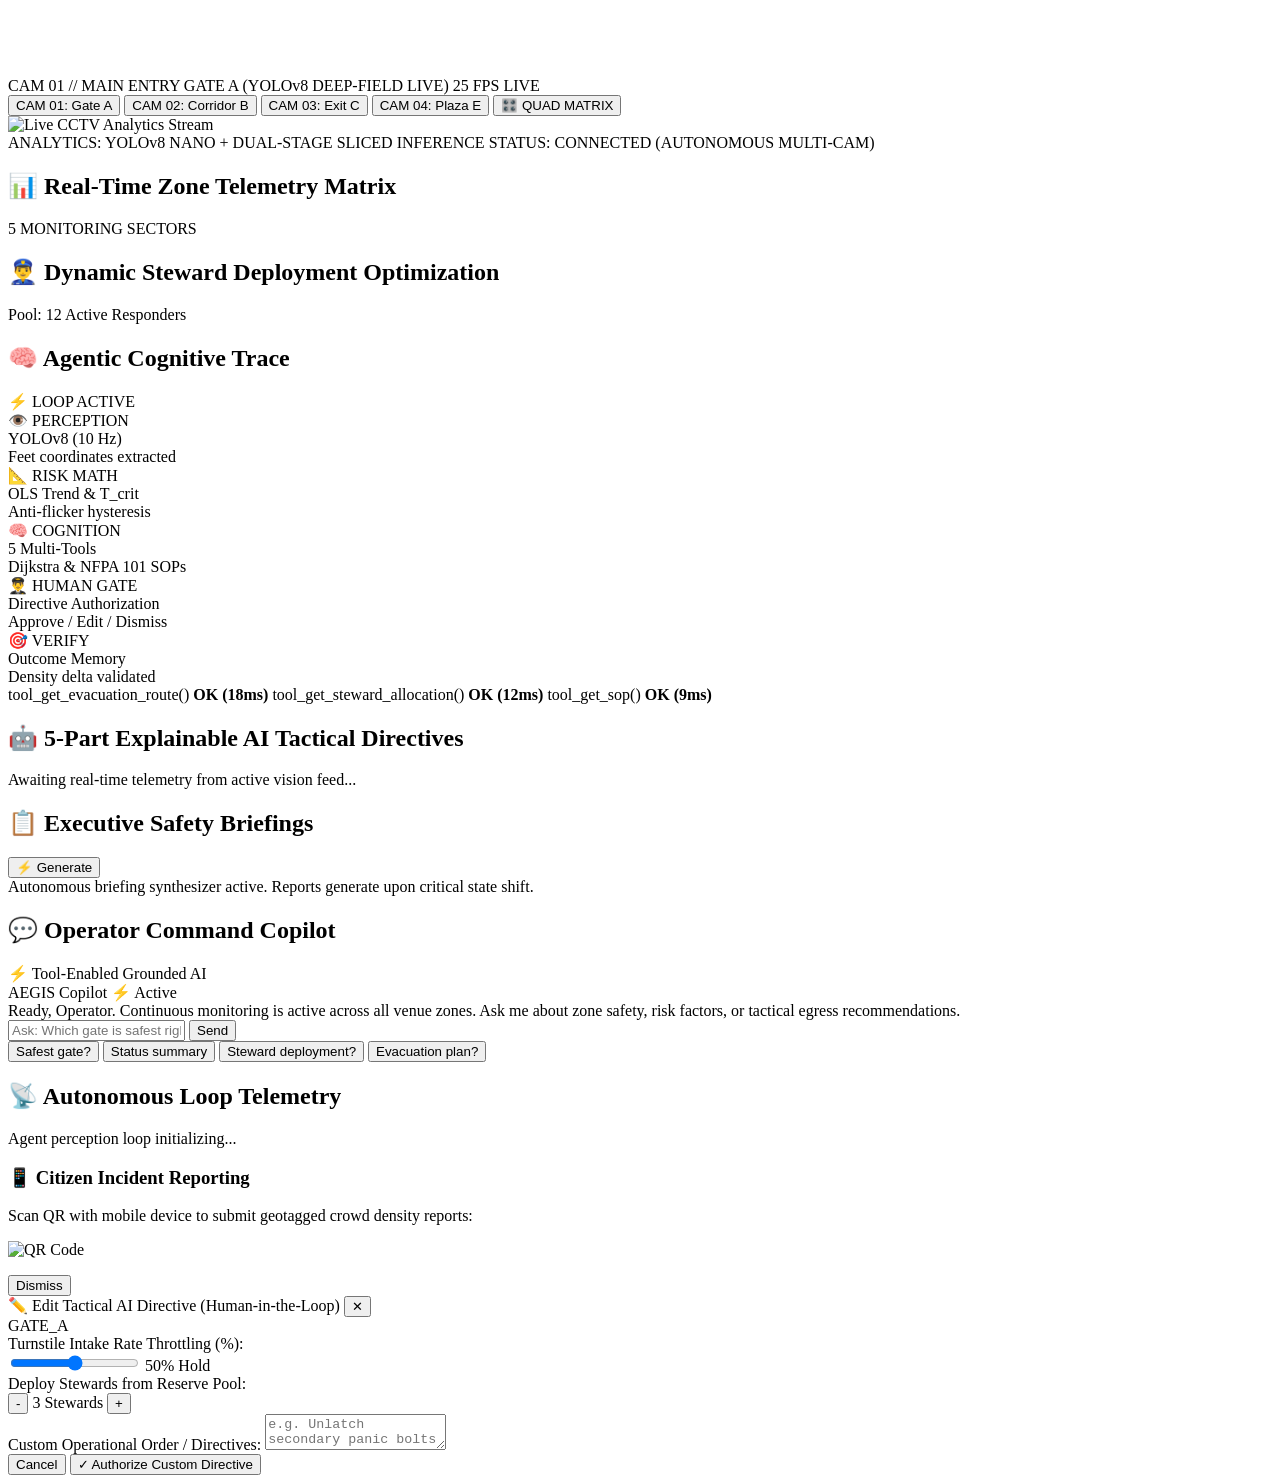
==== commit 81a8db0b: "feat(video): Autonomous Multi-Camera CCTV Streaming Engine with YOLOv8 Tactical Annotations, Split-S" ====
--- a/frontend/index.html
+++ b/frontend/index.html
@@ -121,9 +121,9 @@
                     
                     <!-- View Mode Toggle -->
                     <div class="view-toggle-group">
-                        <button id="view-map-btn" class="view-btn active" type="button">🗺️ Floor Map</button>
-                        <button id="view-cctv-btn" class="view-btn" type="button">📹 Live CCTV</button>
-                        <button id="view-split-btn" class="view-btn" type="button">⚡ Split Screen</button>
+                        <button id="view-split-btn" class="view-btn active" type="button">⚡ Split Screen</button>
+                        <button id="view-cctv-btn" class="view-btn" type="button">📹 CCTV Only</button>
+                        <button id="view-map-btn" class="view-btn" type="button">🗺️ Map Only</button>
                     </div>
                 </div>
 
@@ -135,7 +135,7 @@
                     <button id="layer-vectors-btn" class="layer-btn active" type="button" title="Wavefront Spillover Vectors">⚡ Flow Vectors</button>
                 </div>
 
-                <div class="spatial-views-wrapper" id="spatial-wrapper">
+                <div class="spatial-views-wrapper split" id="spatial-wrapper">
                     <!-- High-Tech Blueprint SVG + Particle Physics Canvas -->
                     <div class="map-container" id="map-subview">
                         <svg id="venue-map" viewBox="0 0 800 480" xmlns="http://www.w3.org/2000/svg">
@@ -227,16 +227,26 @@
                     </div>
 
                     <!-- Live CCTV Video Stream with Military-Grade HUD -->
-                    <div class="cctv-container hidden" id="cctv-subview">
+                    <div class="cctv-container" id="cctv-subview">
                         <div class="cctv-hud-header">
-                            <span class="cctv-rec-dot"></span>
-                            <span class="cctv-cam-title">CAM 01 // MAIN ENTRY GATE A (YOLOv8 DEEP-FIELD LIVE)</span>
-                            <span class="cctv-badge">25 FPS LIVE</span>
-                        </div>
-                        <img id="cctv-stream-img" src="/api/video/feed" alt="Live CCTV Analytics Stream" class="cctv-stream-img">
+                            <div class="cctv-header-top">
+                                <span class="cctv-rec-dot"></span>
+                                <span class="cctv-cam-title" id="cctv-cam-title">CAM 01 // MAIN ENTRY GATE A (YOLOv8 DEEP-FIELD LIVE)</span>
+                                <span class="cctv-badge">25 FPS LIVE</span>
+                            </div>
+                            <!-- Multi-Camera Tactical Channel Selector -->
+                            <div class="cctv-cam-selector">
+                                <button class="cctv-cam-btn active" data-cam="cam1" type="button">CAM 01: Gate A</button>
+                                <button class="cctv-cam-btn" data-cam="cam2" type="button">CAM 02: Corridor B</button>
+                                <button class="cctv-cam-btn" data-cam="cam3" type="button">CAM 03: Exit C</button>
+                                <button class="cctv-cam-btn" data-cam="cam4" type="button">CAM 04: Plaza E</button>
+                                <button class="cctv-cam-btn quad" data-cam="quad" type="button">🎛️ QUAD MATRIX</button>
+                            </div>
+                        </div>
+                        <img id="cctv-stream-img" src="/api/video/feed?channel=cam1" alt="Live CCTV Analytics Stream" class="cctv-stream-img">
                         <div class="cctv-hud-footer">
                             <span>ANALYTICS: YOLOv8 NANO + DUAL-STAGE SLICED INFERENCE</span>
-                            <span id="cctv-status-indicator">STATUS: CONNECTED</span>
+                            <span id="cctv-status-indicator">STATUS: CONNECTED (AUTONOMOUS MULTI-CAM)</span>
                         </div>
                     </div>
                 </div>
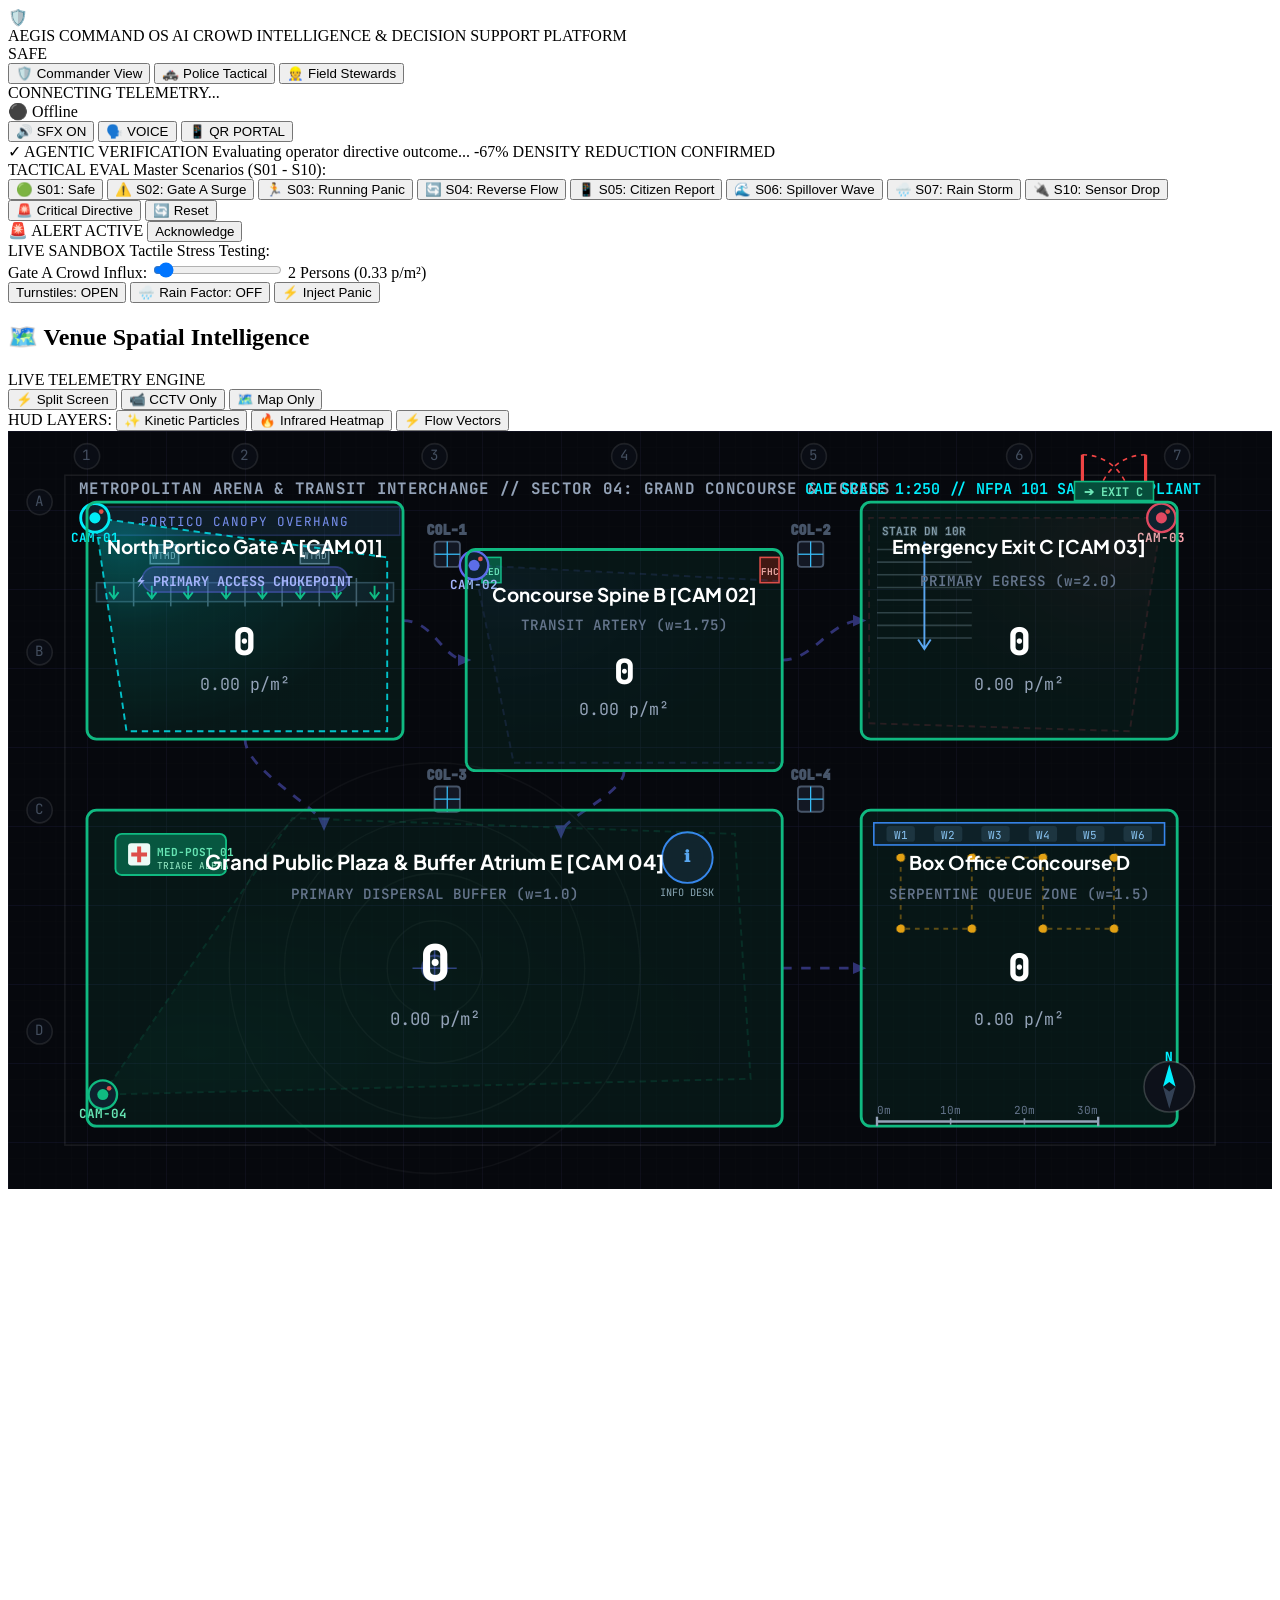
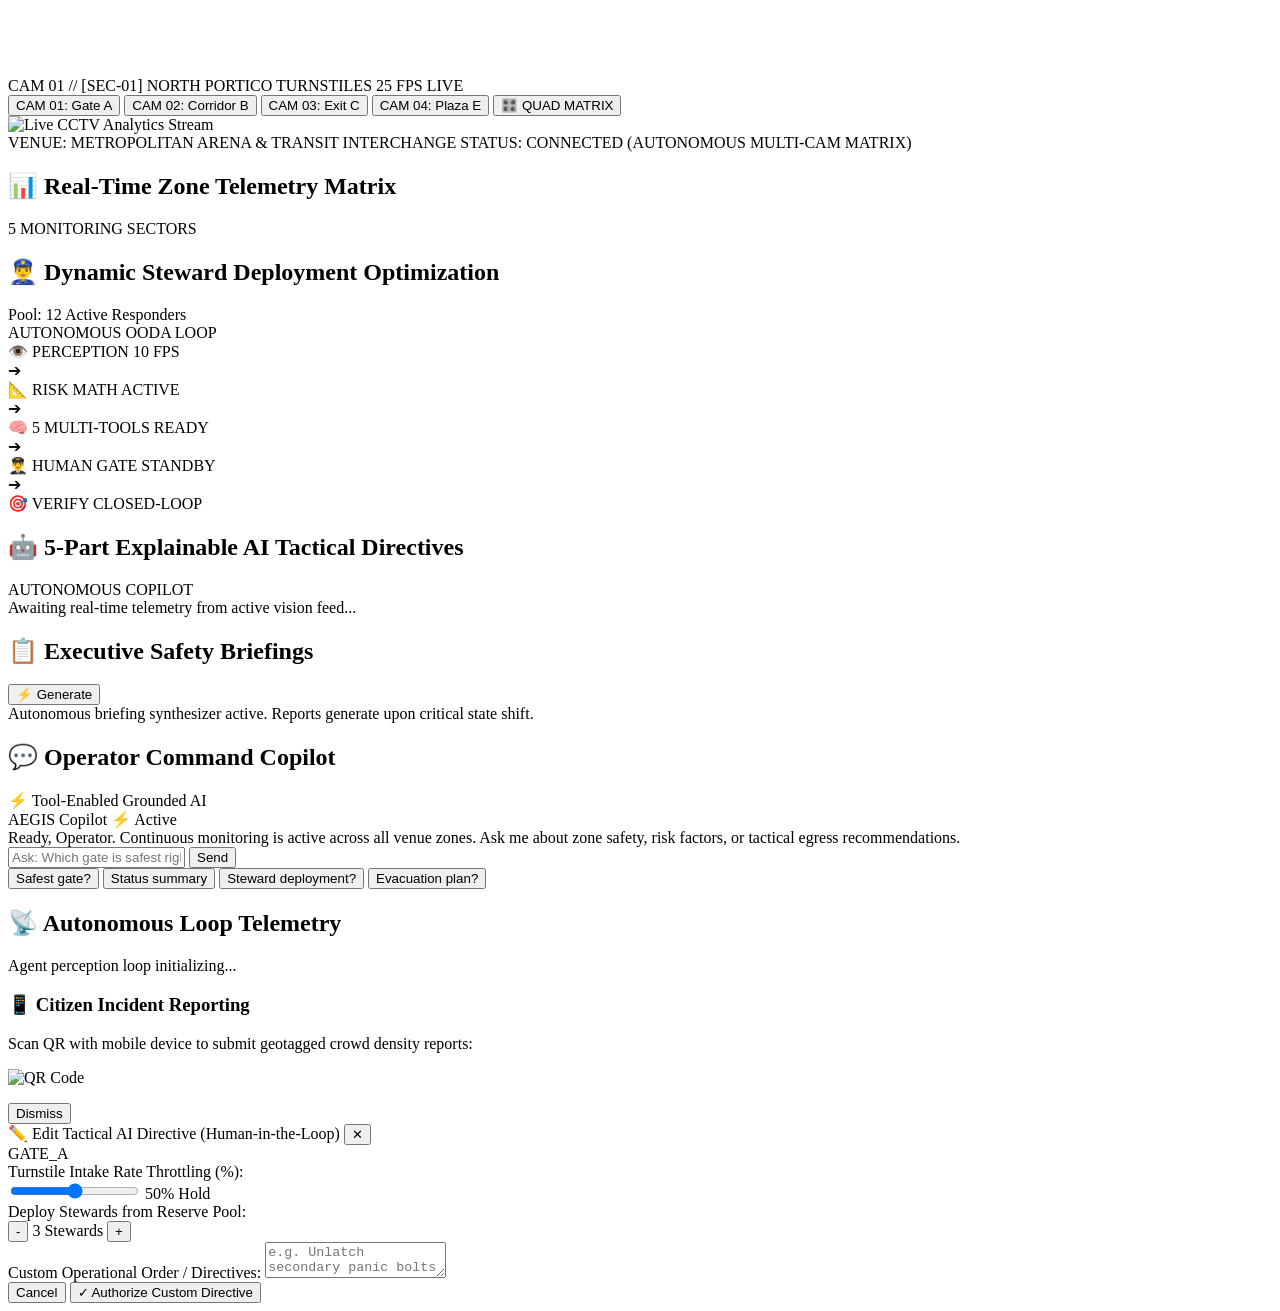
==== commit f1c07381: "feat(ui): CAD architectural venue blueprint, unified multi-cam CCTV matrix, and streamlined 1-line t" ====
--- a/frontend/index.html
+++ b/frontend/index.html
@@ -140,41 +140,301 @@
                     <div class="map-container" id="map-subview">
                         <svg id="venue-map" viewBox="0 0 800 480" xmlns="http://www.w3.org/2000/svg">
                             <defs>
-                                <pattern id="blueprint-grid" width="20" height="20" patternUnits="userSpaceOnUse">
-                                    <path d="M 20 0 L 0 0 0 20" fill="none" stroke="rgba(255, 255, 255, 0.035)" stroke-width="0.8"/>
+                                <!-- CAD Blueprint Grid Patterns -->
+                                <pattern id="cad-grid-fine" width="10" height="10" patternUnits="userSpaceOnUse">
+                                    <path d="M 10 0 L 0 0 0 10" fill="none" stroke="rgba(255, 255, 255, 0.025)" stroke-width="0.5"/>
                                 </pattern>
-                                <linearGradient id="grad-gate" x1="0" y1="0" x2="0" y2="1">
-                                    <stop offset="0%" stop-color="rgba(16, 185, 129, 0.22)"/>
-                                    <stop offset="100%" stop-color="rgba(16, 185, 129, 0.05)"/>
-                                </linearGradient>
+                                <pattern id="cad-grid-major" width="50" height="50" patternUnits="userSpaceOnUse">
+                                    <path d="M 50 0 L 0 0 0 50" fill="none" stroke="rgba(99, 102, 241, 0.08)" stroke-width="0.8"/>
+                                </pattern>
+
+                                <!-- Camera Sightline Frustum Gradients -->
+                                <radialGradient id="cam1-fov-grad" cx="10%" cy="10%" r="90%">
+                                    <stop offset="0%" stop-color="rgba(0, 240, 255, 0.35)"/>
+                                    <stop offset="45%" stop-color="rgba(0, 240, 255, 0.12)"/>
+                                    <stop offset="100%" stop-color="rgba(0, 240, 255, 0.01)"/>
+                                </radialGradient>
+                                <radialGradient id="cam2-fov-grad" cx="10%" cy="15%" r="85%">
+                                    <stop offset="0%" stop-color="rgba(99, 102, 241, 0.38)"/>
+                                    <stop offset="50%" stop-color="rgba(99, 102, 241, 0.14)"/>
+                                    <stop offset="100%" stop-color="rgba(99, 102, 241, 0.01)"/>
+                                </radialGradient>
+                                <radialGradient id="cam3-fov-grad" cx="85%" cy="15%" r="85%">
+                                    <stop offset="0%" stop-color="rgba(244, 63, 94, 0.38)"/>
+                                    <stop offset="50%" stop-color="rgba(244, 63, 94, 0.14)"/>
+                                    <stop offset="100%" stop-color="rgba(244, 63, 94, 0.01)"/>
+                                </radialGradient>
+                                <radialGradient id="cam4-fov-grad" cx="15%" cy="85%" r="85%">
+                                    <stop offset="0%" stop-color="rgba(16, 185, 129, 0.35)"/>
+                                    <stop offset="55%" stop-color="rgba(16, 185, 129, 0.12)"/>
+                                    <stop offset="100%" stop-color="rgba(16, 185, 129, 0.01)"/>
+                                </radialGradient>
+
+                                <!-- Wayfinding Arrow Markers -->
+                                <marker id="arrow-flow" viewBox="0 0 10 10" refX="5" refY="5" markerWidth="6" markerHeight="6" orient="auto-start-reverse">
+                                    <path d="M 0 1.5 L 8 5 L 0 8.5 z" fill="#6366f1"/>
+                                </marker>
                             </defs>
 
-                            <!-- Blueprint Dark Canvas -->
-                            <rect x="0" y="0" width="800" height="480" fill="#080a0f"/>
-                            <rect x="0" y="0" width="800" height="480" fill="url(#blueprint-grid)"/>
-
-                            <!-- Architectural Header Grid Line -->
-                            <line x1="40" y1="28" x2="760" y2="28" stroke="rgba(255,255,255,0.08)" stroke-width="1"/>
-                            <text x="50" y="20" fill="#64748b" font-size="10" font-family="'JetBrains Mono', monospace" font-weight="600" letter-spacing="0.1em">VENUE SPATIAL BLUEPRINT // REAL-TIME RISK GEOMETRY</text>
-                            <text x="750" y="20" text-anchor="end" fill="#6366f1" font-size="10" font-family="'JetBrains Mono', monospace" font-weight="600">LIVE SENSOR TELEMETRY</text>
-
-                            <!-- Adjacency Transit Flow Lines -->
-                            <g id="flow-transit-lines" stroke="#6366f1" stroke-width="1.5" stroke-dasharray="6,6" fill="none" opacity="0.35">
-                                <path d="M 250 125 L 310 145" />
-                                <path d="M 160 195 L 200 250" />
-                                <path d="M 490 150 L 550 125" />
-                                <path d="M 400 215 L 350 255" />
-                                <path d="M 490 345 L 550 345" />
-                            </g>
-
-                            <!-- Zone Geometries -->
+                            <!-- Deep Architectural Canvas Background -->
+                            <rect x="0" y="0" width="800" height="480" fill="#06080d"/>
+                            <rect x="0" y="0" width="800" height="480" fill="url(#cad-grid-fine)"/>
+                            <rect x="0" y="0" width="800" height="480" fill="url(#cad-grid-major)"/>
+
+                            <!-- Architectural Perimeter Border -->
+                            <rect x="36" y="28" width="728" height="424" fill="none" stroke="rgba(255, 255, 255, 0.08)" stroke-width="1"/>
+
+                            <!-- Coordinate Datum Grid Bubbles (Top: 1-7, Left: A-D) -->
+                            <g class="cad-grid-bubbles" opacity="0.65" font-family="'JetBrains Mono', monospace" font-size="9" text-anchor="middle" dominant-baseline="middle" fill="#64748b">
+                                <circle cx="50" cy="16" r="8" fill="#0d111a" stroke="rgba(255,255,255,0.15)"/>
+                                <text x="50" y="16">1</text>
+                                <circle cx="150" cy="16" r="8" fill="#0d111a" stroke="rgba(255,255,255,0.15)"/>
+                                <text x="150" y="16">2</text>
+                                <circle cx="270" cy="16" r="8" fill="#0d111a" stroke="rgba(255,255,255,0.15)"/>
+                                <text x="270" y="16">3</text>
+                                <circle cx="390" cy="16" r="8" fill="#0d111a" stroke="rgba(255,255,255,0.15)"/>
+                                <text x="390" y="16">4</text>
+                                <circle cx="510" cy="16" r="8" fill="#0d111a" stroke="rgba(255,255,255,0.15)"/>
+                                <text x="510" y="16">5</text>
+                                <circle cx="640" cy="16" r="8" fill="#0d111a" stroke="rgba(255,255,255,0.15)"/>
+                                <text x="640" y="16">6</text>
+                                <circle cx="740" cy="16" r="8" fill="#0d111a" stroke="rgba(255,255,255,0.15)"/>
+                                <text x="740" y="16">7</text>
+
+                                <circle cx="20" cy="45" r="8" fill="#0d111a" stroke="rgba(255,255,255,0.15)"/>
+                                <text x="20" y="45">A</text>
+                                <circle cx="20" cy="140" r="8" fill="#0d111a" stroke="rgba(255,255,255,0.15)"/>
+                                <text x="20" y="140">B</text>
+                                <circle cx="20" cy="240" r="8" fill="#0d111a" stroke="rgba(255,255,255,0.15)"/>
+                                <text x="20" y="240">C</text>
+                                <circle cx="20" cy="380" r="8" fill="#0d111a" stroke="rgba(255,255,255,0.15)"/>
+                                <text x="20" y="380">D</text>
+                            </g>
+
+                            <!-- CAD Architectural Header Strip -->
+                            <g class="cad-header-title">
+                                <text x="45" y="40" fill="#94a3b8" font-size="10" font-family="'JetBrains Mono', monospace" font-weight="700" letter-spacing="0.08em">
+                                    METROPOLITAN ARENA &amp; TRANSIT INTERCHANGE // SECTOR 04: GRAND CONCOURSE &amp; EGRESS
+                                </text>
+                                <text x="755" y="40" text-anchor="end" fill="#00f0ff" font-size="9.5" font-family="'JetBrains Mono', monospace" font-weight="600">
+                                    CAD SCALE 1:250 // NFPA 101 SAFETY COMPLIANT
+                                </text>
+                            </g>
+
+                            <!-- Structural Concrete Columns (Pillars) -->
+                            <g class="cad-columns" fill="#131824" stroke="#475569" stroke-width="1.2">
+                                <rect x="270" y="70" width="16" height="16" rx="2"/>
+                                <line x1="270" y1="78" x2="286" y2="78" stroke="#38bdf8" stroke-width="0.8"/>
+                                <line x1="278" y1="70" x2="278" y2="86" stroke="#38bdf8" stroke-width="0.8"/>
+                                <text x="278" y="65" text-anchor="middle" fill="#64748b" font-size="8" font-family="'JetBrains Mono', monospace">COL-1</text>
+
+                                <rect x="500" y="70" width="16" height="16" rx="2"/>
+                                <line x1="500" y1="78" x2="516" y2="78" stroke="#38bdf8" stroke-width="0.8"/>
+                                <line x1="508" y1="70" x2="508" y2="86" stroke="#38bdf8" stroke-width="0.8"/>
+                                <text x="508" y="65" text-anchor="middle" fill="#64748b" font-size="8" font-family="'JetBrains Mono', monospace">COL-2</text>
+
+                                <rect x="270" y="225" width="16" height="16" rx="2"/>
+                                <line x1="270" y1="233" x2="286" y2="233" stroke="#38bdf8" stroke-width="0.8"/>
+                                <line x1="278" y1="225" x2="278" y2="241" stroke="#38bdf8" stroke-width="0.8"/>
+                                <text x="278" y="220" text-anchor="middle" fill="#64748b" font-size="8" font-family="'JetBrains Mono', monospace">COL-3</text>
+
+                                <rect x="500" y="225" width="16" height="16" rx="2"/>
+                                <line x1="500" y1="233" x2="516" y2="233" stroke="#38bdf8" stroke-width="0.8"/>
+                                <line x1="508" y1="225" x2="508" y2="241" stroke="#38bdf8" stroke-width="0.8"/>
+                                <text x="508" y="220" text-anchor="middle" fill="#64748b" font-size="8" font-family="'JetBrains Mono', monospace">COL-4</text>
+                            </g>
+
+                            <!-- Adjacency Transit Flow Dynamic Vector Curves -->
+                            <g id="flow-transit-lines" stroke="#6366f1" stroke-width="1.8" stroke-dasharray="6,6" fill="none" opacity="0.45">
+                                <path d="M 250 120 C 270 120, 275 145, 290 145" marker-end="url(#arrow-flow)"/>
+                                <path d="M 150 195 C 150 215, 200 240, 200 250" marker-end="url(#arrow-flow)"/>
+                                <path d="M 490 145 C 510 145, 520 120, 540 120" marker-end="url(#arrow-flow)"/>
+                                <path d="M 390 215 C 390 230, 350 245, 350 255" marker-end="url(#arrow-flow)"/>
+                                <path d="M 490 340 L 540 340" marker-end="url(#arrow-flow)"/>
+                            </g>
+
+                            <!-- GATE A: Architectural Portico & 8 Turnstile Lanes -->
+                            <g class="cad-gate-a-turnstiles">
+                                <rect x="52" y="48" width="196" height="18" fill="rgba(99, 102, 241, 0.08)" stroke="rgba(99, 102, 241, 0.25)" stroke-width="1"/>
+                                <text x="150" y="60" text-anchor="middle" fill="#818cf8" font-size="8" font-family="'JetBrains Mono', monospace" letter-spacing="0.08em">PORTICO CANOPY OVERHANG</text>
+
+                                <!-- Turnstile Array (TS 01 - 08) -->
+                                <g class="turnstile-bank" transform="translate(56, 96)">
+                                    <rect x="0" y="0" width="188" height="12" fill="#0e1320" stroke="#334155" stroke-width="1"/>
+                                    <line x1="23.5" y1="-3" x2="23.5" y2="15" stroke="#475569" stroke-width="1"/>
+                                    <line x1="47.0" y1="-3" x2="47.0" y2="15" stroke="#475569" stroke-width="1"/>
+                                    <line x1="70.5" y1="-3" x2="70.5" y2="15" stroke="#475569" stroke-width="1"/>
+                                    <line x1="94.0" y1="-3" x2="94.0" y2="15" stroke="#475569" stroke-width="1"/>
+                                    <line x1="117.5" y1="-3" x2="117.5" y2="15" stroke="#475569" stroke-width="1"/>
+                                    <line x1="141.0" y1="-3" x2="141.0" y2="15" stroke="#475569" stroke-width="1"/>
+                                    <line x1="164.5" y1="-3" x2="164.5" y2="15" stroke="#475569" stroke-width="1"/>
+                                    <!-- Ingress teeth -->
+                                    <path d="M 11 2 L 11 10 M 8 6 L 11 10 L 14 6" stroke="#10b981" stroke-width="1.2" fill="none"/>
+                                    <path d="M 35 2 L 35 10 M 32 6 L 35 10 L 38 6" stroke="#10b981" stroke-width="1.2" fill="none"/>
+                                    <path d="M 58 2 L 58 10 M 55 6 L 58 10 L 61 6" stroke="#10b981" stroke-width="1.2" fill="none"/>
+                                    <path d="M 82 2 L 82 10 M 79 6 L 82 10 L 85 6" stroke="#10b981" stroke-width="1.2" fill="none"/>
+                                    <path d="M 105 2 L 105 10 M 102 6 L 105 10 L 108 6" stroke="#10b981" stroke-width="1.2" fill="none"/>
+                                    <path d="M 129 2 L 129 10 M 126 6 L 129 10 L 132 6" stroke="#10b981" stroke-width="1.2" fill="none"/>
+                                    <path d="M 152 2 L 152 10 M 149 6 L 152 10 L 155 6" stroke="#10b981" stroke-width="1.2" fill="none"/>
+                                    <path d="M 176 2 L 176 10 M 173 6 L 176 10 L 179 6" stroke="#10b981" stroke-width="1.2" fill="none"/>
+                                </g>
+
+                                <!-- Metal Detectors (WTMD) -->
+                                <rect x="90" y="72" width="18" height="12" fill="#1e293b" stroke="#64748b" stroke-width="1"/>
+                                <text x="99" y="81" text-anchor="middle" fill="#94a3b8" font-size="6" font-family="'JetBrains Mono', monospace">WTMD</text>
+                                <rect x="185" y="72" width="18" height="12" fill="#1e293b" stroke="#64748b" stroke-width="1"/>
+                                <text x="194" y="81" text-anchor="middle" fill="#94a3b8" font-size="6" font-family="'JetBrains Mono', monospace">WTMD</text>
+                            </g>
+
+                            <!-- CORRIDOR B: Central Spine Architectural Floor Inlays & Safety Gear -->
+                            <g class="cad-corridor-features">
+                                <rect x="476" y="80" width="12" height="16" fill="#450a0a" stroke="#ef4444" stroke-width="1"/>
+                                <text x="482" y="91" text-anchor="middle" fill="#fca5a5" font-size="6" font-family="'JetBrains Mono', monospace" font-weight="700">FHC</text>
+                                <rect x="300" y="80" width="12" height="16" fill="#064e3b" stroke="#10b981" stroke-width="1"/>
+                                <text x="306" y="91" text-anchor="middle" fill="#6ee7b7" font-size="6" font-family="'JetBrains Mono', monospace" font-weight="700">AED</text>
+                            </g>
+
+                            <!-- EXIT C: Architectural Outward Swinging Doors & Egress Stairwell -->
+                            <g class="cad-exit-c-features">
+                                <!-- Egress Stairwell -->
+                                <g class="stairwell-treads" stroke="rgba(148, 163, 184, 0.3)" stroke-width="1">
+                                    <line x1="550" y1="75" x2="610" y2="75"/>
+                                    <line x1="550" y1="83" x2="610" y2="83"/>
+                                    <line x1="550" y1="91" x2="610" y2="91"/>
+                                    <line x1="550" y1="99" x2="610" y2="99"/>
+                                    <line x1="550" y1="107" x2="610" y2="107"/>
+                                    <line x1="550" y1="115" x2="610" y2="115"/>
+                                    <line x1="550" y1="123" x2="610" y2="123"/>
+                                    <line x1="550" y1="131" x2="610" y2="131"/>
+                                    <path d="M 580 70 L 580 138 M 576 132 L 580 138 L 584 132" stroke="#60a5fa" stroke-width="1.2" fill="none"/>
+                                    <text x="580" y="66" text-anchor="middle" fill="#94a3b8" font-size="7" font-family="'JetBrains Mono', monospace">STAIR DN 10R</text>
+                                </g>
+
+                                <!-- Outward Double Swing Doors with 90° Swing Arcs -->
+                                <g class="fire-doors">
+                                    <line x1="680" y1="45" x2="680" y2="15" stroke="#ef4444" stroke-width="2"/>
+                                    <path d="M 680 15 A 30 30 0 0 1 710 45" stroke="#ef4444" stroke-width="1" stroke-dasharray="3,3" fill="none"/>
+                                    <line x1="720" y1="45" x2="720" y2="15" stroke="#ef4444" stroke-width="2"/>
+                                    <path d="M 720 15 A 30 30 0 0 0 690 45" stroke="#ef4444" stroke-width="1" stroke-dasharray="3,3" fill="none"/>
+                                    <rect x="675" y="32" width="50" height="12" fill="#064e3b" stroke="#10b981" stroke-width="1"/>
+                                    <text x="700" y="41" text-anchor="middle" fill="#6ee7b7" font-size="7.5" font-family="'JetBrains Mono', monospace" font-weight="700">➔ EXIT C</text>
+                                </g>
+                            </g>
+
+                            <!-- PLAZA E: Concentric Pavement Rings, Medical Triage, Crash Bollards -->
+                            <g class="cad-plaza-features">
+                                <g fill="none" stroke="rgba(255, 255, 255, 0.035)" stroke-width="1">
+                                    <circle cx="270" cy="340" r="30"/>
+                                    <circle cx="270" cy="340" r="60"/>
+                                    <circle cx="270" cy="340" r="95"/>
+                                    <circle cx="270" cy="340" r="130"/>
+                                </g>
+                                <circle cx="270" cy="340" r="8" fill="#131824" stroke="rgba(99, 102, 241, 0.4)" stroke-width="1.2"/>
+                                <line x1="270" y1="326" x2="270" y2="354" stroke="rgba(99, 102, 241, 0.5)" stroke-width="1"/>
+                                <line x1="256" y1="340" x2="284" y2="340" stroke="rgba(99, 102, 241, 0.5)" stroke-width="1"/>
+
+                                <!-- Medical Triage Post -->
+                                <g transform="translate(68, 255)">
+                                    <rect x="0" y="0" width="70" height="26" rx="4" fill="#064e3b" stroke="#10b981" stroke-width="1.2"/>
+                                    <rect x="8" y="6" width="14" height="14" fill="#ffffff" rx="2"/>
+                                    <path d="M 15 8 L 15 18 M 10 13 L 20 13" stroke="#ef4444" stroke-width="2.5"/>
+                                    <text x="26" y="14" fill="#6ee7b7" font-size="7" font-family="'JetBrains Mono', monospace" font-weight="700">MED-POST 01</text>
+                                    <text x="26" y="22" fill="#a7f3d0" font-size="6" font-family="'JetBrains Mono', monospace">TRIAGE ALPHA</text>
+                                </g>
+
+                                <!-- Info Kiosk -->
+                                <circle cx="430" cy="270" r="16" fill="#111827" stroke="#3b82f6" stroke-width="1.2"/>
+                                <text x="430" y="273" text-anchor="middle" fill="#60a5fa" font-size="10" font-family="'JetBrains Mono', monospace" font-weight="700">ℹ</text>
+                                <text x="430" y="294" text-anchor="middle" fill="#94a3b8" font-size="6.5" font-family="'JetBrains Mono', monospace">INFO DESK</text>
+                            </g>
+
+                            <!-- COUNTER D: Box Office Wickets & Serpentine Stanchion Queue Maze -->
+                            <g class="cad-counter-features">
+                                <rect x="548" y="248" width="184" height="14" fill="#0e1320" stroke="#3b82f6" stroke-width="1"/>
+                                <g font-family="'JetBrains Mono', monospace" font-size="7" fill="#93c5fd" text-anchor="middle">
+                                    <rect x="556" y="250" width="18" height="10" rx="2" fill="#1e293b"/>
+                                    <text x="565" y="258">W1</text>
+                                    <rect x="586" y="250" width="18" height="10" rx="2" fill="#1e293b"/>
+                                    <text x="595" y="258">W2</text>
+                                    <rect x="616" y="250" width="18" height="10" rx="2" fill="#1e293b"/>
+                                    <text x="625" y="258">W3</text>
+                                    <rect x="646" y="250" width="18" height="10" rx="2" fill="#1e293b"/>
+                                    <text x="655" y="258">W4</text>
+                                    <rect x="676" y="250" width="18" height="10" rx="2" fill="#1e293b"/>
+                                    <text x="685" y="258">W5</text>
+                                    <rect x="706" y="250" width="18" height="10" rx="2" fill="#1e293b"/>
+                                    <text x="715" y="258">W6</text>
+                                </g>
+
+                                <!-- Stanchion Queue Lines -->
+                                <g stroke="rgba(245, 158, 11, 0.4)" stroke-width="1.2" stroke-dasharray="3,3" fill="none">
+                                    <path d="M 565 270 L 565 315 L 610 315 L 610 270 L 655 270 L 655 315 L 700 315 L 700 270"/>
+                                    <circle cx="565" cy="270" r="2.5" fill="#f59e0b"/>
+                                    <circle cx="565" cy="315" r="2.5" fill="#f59e0b"/>
+                                    <circle cx="610" cy="315" r="2.5" fill="#f59e0b"/>
+                                    <circle cx="610" cy="270" r="2.5" fill="#f59e0b"/>
+                                    <circle cx="655" cy="270" r="2.5" fill="#f59e0b"/>
+                                    <circle cx="655" cy="315" r="2.5" fill="#f59e0b"/>
+                                    <circle cx="700" cy="315" r="2.5" fill="#f59e0b"/>
+                                    <circle cx="700" cy="270" r="2.5" fill="#f59e0b"/>
+                                </g>
+                            </g>
+
+                            <!-- ==================== CAMERA SIGHTLINE CONES (CCTV FOV) ==================== -->
+                            <g id="camera-frustums" class="cctv-frustums">
+                                <g id="cam1-cone-group" class="cam-cone-group active">
+                                    <polygon id="cam1-fov" points="55,55 240,80 240,190 75,190" fill="url(#cam1-fov-grad)" stroke="#00f0ff" stroke-width="1.2" stroke-dasharray="4,3" opacity="0.8"/>
+                                </g>
+                                <g id="cam2-cone-group" class="cam-cone-group">
+                                    <polygon id="cam2-fov" points="295,85 490,95 490,210 320,210" fill="url(#cam2-fov-grad)" stroke="#6366f1" stroke-width="1.2" stroke-dasharray="4,3" opacity="0.15"/>
+                                </g>
+                                <g id="cam3-cone-group" class="cam-cone-group">
+                                    <polygon id="cam3-fov" points="730,55 545,55 545,185 710,190" fill="url(#cam3-fov-grad)" stroke="#f43f5e" stroke-width="1.2" stroke-dasharray="4,3" opacity="0.15"/>
+                                </g>
+                                <g id="cam4-cone-group" class="cam-cone-group">
+                                    <polygon id="cam4-fov" points="60,420 180,245 460,255 470,410" fill="url(#cam4-fov-grad)" stroke="#10b981" stroke-width="1.2" stroke-dasharray="4,3" opacity="0.15"/>
+                                </g>
+                            </g>
+
+                            <!-- ==================== INTERACTIVE CCTV CAMERA GLYPHS ==================== -->
+                            <g id="camera-glyphs" class="cctv-camera-icons" cursor="pointer">
+                                <g class="cam-glyph active" id="glyph-cam1" data-cam="cam1" transform="translate(45, 45)">
+                                    <circle cx="10" cy="10" r="9" fill="#0d1527" stroke="#00f0ff" stroke-width="1.8"/>
+                                    <circle cx="10" cy="10" r="3.5" fill="#00f0ff"/>
+                                    <circle cx="14" cy="6" r="1.5" fill="#ef4444"/>
+                                    <text x="10" y="25" text-anchor="middle" fill="#00f0ff" font-size="8" font-family="'JetBrains Mono', monospace" font-weight="700">CAM-01</text>
+                                </g>
+
+                                <g class="cam-glyph" id="glyph-cam2" data-cam="cam2" transform="translate(285, 75)">
+                                    <circle cx="10" cy="10" r="9" fill="#0d1527" stroke="#6366f1" stroke-width="1.5"/>
+                                    <circle cx="10" cy="10" r="3.5" fill="#6366f1"/>
+                                    <circle cx="14" cy="6" r="1.5" fill="#ef4444"/>
+                                    <text x="10" y="25" text-anchor="middle" fill="#a5b4fc" font-size="8" font-family="'JetBrains Mono', monospace" font-weight="700">CAM-02</text>
+                                </g>
+
+                                <g class="cam-glyph" id="glyph-cam3" data-cam="cam3" transform="translate(720, 45)">
+                                    <circle cx="10" cy="10" r="9" fill="#0d1527" stroke="#f43f5e" stroke-width="1.5"/>
+                                    <circle cx="10" cy="10" r="3.5" fill="#f43f5e"/>
+                                    <circle cx="14" cy="6" r="1.5" fill="#ef4444"/>
+                                    <text x="10" y="25" text-anchor="middle" fill="#fda4af" font-size="8" font-family="'JetBrains Mono', monospace" font-weight="700">CAM-03</text>
+                                </g>
+
+                                <g class="cam-glyph" id="glyph-cam4" data-cam="cam4" transform="translate(50, 410)">
+                                    <circle cx="10" cy="10" r="9" fill="#0d1527" stroke="#10b981" stroke-width="1.5"/>
+                                    <circle cx="10" cy="10" r="3.5" fill="#10b981"/>
+                                    <circle cx="14" cy="6" r="1.5" fill="#ef4444"/>
+                                    <text x="10" y="25" text-anchor="middle" fill="#6ee7b7" font-size="8" font-family="'JetBrains Mono', monospace" font-weight="700">CAM-04</text>
+                                </g>
+                            </g>
+
+                            <!-- ==================== ACTIVE ZONE BOUNDARIES & REAL-TIME COUNTERS ==================== -->
                             <g id="zone-polygons">
-                                <!-- Gate A (Chokepoint) -->
+                                <!-- Gate A -->
                                 <g class="zone-group" data-zone="gate_a">
-                                    <rect x="50" y="45" width="200" height="150" rx="10" class="zone-poly" id="poly-gate_a" fill="rgba(16, 185, 129, 0.12)" stroke="#10b981" stroke-width="1.8"/>
-                                    <text x="150" y="78" text-anchor="middle" fill="#ffffff" font-size="12.5" font-family="'Plus Jakarta Sans', sans-serif" font-weight="700">Main Gate A [CAM 01]</text>
-                                    <rect x="85" y="90" width="130" height="18" rx="9" fill="rgba(99, 102, 241, 0.18)" stroke="rgba(99, 102, 241, 0.35)" stroke-width="1"/>
-                                    <text x="150" y="103" text-anchor="middle" fill="#a5b4fc" font-size="9" font-family="'JetBrains Mono', monospace" font-weight="700">⚡ PRIORITY 2.0 CHOKEPOINT</text>
+                                    <rect x="50" y="45" width="200" height="150" rx="6" class="zone-poly" id="poly-gate_a" fill="rgba(16, 185, 129, 0.08)" stroke="#10b981" stroke-width="1.8"/>
+                                    <text x="150" y="78" text-anchor="middle" fill="#ffffff" font-size="12" font-family="'Plus Jakarta Sans', sans-serif" font-weight="700">North Portico Gate A [CAM 01]</text>
+                                    <rect x="85" y="86" width="130" height="16" rx="8" fill="rgba(99, 102, 241, 0.22)" stroke="rgba(99, 102, 241, 0.4)" stroke-width="1"/>
+                                    <text x="150" y="98" text-anchor="middle" fill="#a5b4fc" font-size="8.5" font-family="'JetBrains Mono', monospace" font-weight="700">⚡ PRIMARY ACCESS CHOKEPOINT</text>
                                     <text x="150" y="142" text-anchor="middle" fill="#ffffff" font-size="24" font-family="'JetBrains Mono', monospace" font-weight="800" id="map-count-gate_a">0</text>
                                     <text x="150" y="164" text-anchor="middle" fill="#94a3b8" font-size="10.5" font-family="'JetBrains Mono', monospace" id="map-density-gate_a">0.00 p/m²</text>
                                     <text x="150" y="182" text-anchor="middle" fill="#f59e0b" font-size="9.5" font-family="'JetBrains Mono', monospace" font-weight="700" id="map-ttc-gate_a"></text>
@@ -182,9 +442,9 @@
 
                                 <!-- Corridor B -->
                                 <g class="zone-group" data-zone="corridor_b">
-                                    <rect x="290" y="75" width="200" height="140" rx="10" class="zone-poly" id="poly-corridor_b" fill="rgba(16, 185, 129, 0.12)" stroke="#10b981" stroke-width="1.8"/>
-                                    <text x="390" y="108" text-anchor="middle" fill="#ffffff" font-size="12.5" font-family="'Plus Jakarta Sans', sans-serif" font-weight="700">Corridor B</text>
-                                    <text x="390" y="126" text-anchor="middle" fill="#64748b" font-size="9.5" font-family="'JetBrains Mono', monospace" font-weight="600">TRANSIT LINK (w=1.75)</text>
+                                    <rect x="290" y="75" width="200" height="140" rx="6" class="zone-poly" id="poly-corridor_b" fill="rgba(16, 185, 129, 0.08)" stroke="#10b981" stroke-width="1.8"/>
+                                    <text x="390" y="108" text-anchor="middle" fill="#ffffff" font-size="12" font-family="'Plus Jakarta Sans', sans-serif" font-weight="700">Concourse Spine B [CAM 02]</text>
+                                    <text x="390" y="126" text-anchor="middle" fill="#64748b" font-size="9" font-family="'JetBrains Mono', monospace" font-weight="600">TRANSIT ARTERY (w=1.75)</text>
                                     <text x="390" y="160" text-anchor="middle" fill="#ffffff" font-size="22" font-family="'JetBrains Mono', monospace" font-weight="800" id="map-count-corridor_b">0</text>
                                     <text x="390" y="180" text-anchor="middle" fill="#94a3b8" font-size="10.5" font-family="'JetBrains Mono', monospace" id="map-density-corridor_b">0.00 p/m²</text>
                                     <text x="390" y="198" text-anchor="middle" fill="#f59e0b" font-size="9.5" font-family="'JetBrains Mono', monospace" font-weight="700" id="map-ttc-corridor_b"></text>
@@ -192,32 +452,51 @@
 
                                 <!-- Exit C -->
                                 <g class="zone-group" data-zone="exit_c">
-                                    <rect x="540" y="45" width="200" height="150" rx="10" class="zone-poly" id="poly-exit_c" fill="rgba(16, 185, 129, 0.12)" stroke="#10b981" stroke-width="1.8"/>
-                                    <text x="640" y="78" text-anchor="middle" fill="#ffffff" font-size="12.5" font-family="'Plus Jakarta Sans', sans-serif" font-weight="700">Emergency Exit C</text>
-                                    <text x="640" y="98" text-anchor="middle" fill="#64748b" font-size="9.5" font-family="'JetBrains Mono', monospace" font-weight="600">EGRESS PATH (w=2.0)</text>
+                                    <rect x="540" y="45" width="200" height="150" rx="6" class="zone-poly" id="poly-exit_c" fill="rgba(16, 185, 129, 0.08)" stroke="#10b981" stroke-width="1.8"/>
+                                    <text x="640" y="78" text-anchor="middle" fill="#ffffff" font-size="12" font-family="'Plus Jakarta Sans', sans-serif" font-weight="700">Emergency Exit C [CAM 03]</text>
+                                    <text x="640" y="98" text-anchor="middle" fill="#64748b" font-size="9" font-family="'JetBrains Mono', monospace" font-weight="600">PRIMARY EGRESS (w=2.0)</text>
                                     <text x="640" y="142" text-anchor="middle" fill="#ffffff" font-size="24" font-family="'JetBrains Mono', monospace" font-weight="800" id="map-count-exit_c">0</text>
                                     <text x="640" y="164" text-anchor="middle" fill="#94a3b8" font-size="10.5" font-family="'JetBrains Mono', monospace" id="map-density-exit_c">0.00 p/m²</text>
                                     <text x="640" y="182" text-anchor="middle" fill="#f59e0b" font-size="9.5" font-family="'JetBrains Mono', monospace" font-weight="700" id="map-ttc-exit_c"></text>
                                 </g>
 
-                                <!-- Ground E (Open Ground Plaza) -->
+                                <!-- Ground E -->
                                 <g class="zone-group" data-zone="ground_e">
-                                    <rect x="50" y="240" width="440" height="200" rx="10" class="zone-poly" id="poly-ground_e" fill="rgba(16, 185, 129, 0.12)" stroke="#10b981" stroke-width="1.8"/>
-                                    <text x="270" y="280" text-anchor="middle" fill="#ffffff" font-size="13.5" font-family="'Plus Jakarta Sans', sans-serif" font-weight="700">Open Ground Plaza E</text>
-                                    <text x="270" y="300" text-anchor="middle" fill="#64748b" font-size="9.5" font-family="'JetBrains Mono', monospace" font-weight="600">PRIMARY BUFFER ZONE (w=1.0)</text>
-                                    <text x="270" y="350" text-anchor="middle" fill="#ffffff" font-size="32" font-family="'JetBrains Mono', monospace" font-weight="800" id="map-count-ground_e">0</text>
-                                    <text x="270" y="378" text-anchor="middle" fill="#94a3b8" font-size="11" font-family="'JetBrains Mono', monospace" id="map-density-ground_e">0.00 p/m²</text>
-                                    <text x="270" y="400" text-anchor="middle" fill="#f59e0b" font-size="10" font-family="'JetBrains Mono', monospace" font-weight="700" id="map-ttc-ground_e"></text>
+                                    <rect x="50" y="240" width="440" height="200" rx="6" class="zone-poly" id="poly-ground_e" fill="rgba(16, 185, 129, 0.08)" stroke="#10b981" stroke-width="1.8"/>
+                                    <text x="270" y="278" text-anchor="middle" fill="#ffffff" font-size="13" font-family="'Plus Jakarta Sans', sans-serif" font-weight="700">Grand Public Plaza &amp; Buffer Atrium E [CAM 04]</text>
+                                    <text x="270" y="296" text-anchor="middle" fill="#64748b" font-size="9" font-family="'JetBrains Mono', monospace" font-weight="600">PRIMARY DISPERSAL BUFFER (w=1.0)</text>
+                                    <text x="270" y="348" text-anchor="middle" fill="#ffffff" font-size="32" font-family="'JetBrains Mono', monospace" font-weight="800" id="map-count-ground_e">0</text>
+                                    <text x="270" y="376" text-anchor="middle" fill="#94a3b8" font-size="11" font-family="'JetBrains Mono', monospace" id="map-density-ground_e">0.00 p/m²</text>
+                                    <text x="270" y="398" text-anchor="middle" fill="#f59e0b" font-size="10" font-family="'JetBrains Mono', monospace" font-weight="700" id="map-ttc-ground_e"></text>
                                 </g>
 
                                 <!-- Counter D -->
                                 <g class="zone-group" data-zone="counter_d">
-                                    <rect x="540" y="240" width="200" height="200" rx="10" class="zone-poly" id="poly-counter_d" fill="rgba(16, 185, 129, 0.12)" stroke="#10b981" stroke-width="1.8"/>
-                                    <text x="640" y="280" text-anchor="middle" fill="#ffffff" font-size="12.5" font-family="'Plus Jakarta Sans', sans-serif" font-weight="700">Ticket Counter D</text>
-                                    <text x="640" y="300" text-anchor="middle" fill="#64748b" font-size="9.5" font-family="'JetBrains Mono', monospace" font-weight="600">QUEUE AREA (w=1.5)</text>
-                                    <text x="640" y="350" text-anchor="middle" fill="#ffffff" font-size="24" font-family="'JetBrains Mono', monospace" font-weight="800" id="map-count-counter_d">0</text>
-                                    <text x="640" y="378" text-anchor="middle" fill="#94a3b8" font-size="10.5" font-family="'JetBrains Mono', monospace" id="map-density-counter_d">0.00 p/m²</text>
-                                    <text x="640" y="400" text-anchor="middle" fill="#f59e0b" font-size="9.5" font-family="'JetBrains Mono', monospace" font-weight="700" id="map-ttc-counter_d"></text>
+                                    <rect x="540" y="240" width="200" height="200" rx="6" class="zone-poly" id="poly-counter_d" fill="rgba(16, 185, 129, 0.08)" stroke="#10b981" stroke-width="1.8"/>
+                                    <text x="640" y="278" text-anchor="middle" fill="#ffffff" font-size="12" font-family="'Plus Jakarta Sans', sans-serif" font-weight="700">Box Office Concourse D</text>
+                                    <text x="640" y="296" text-anchor="middle" fill="#64748b" font-size="9" font-family="'JetBrains Mono', monospace" font-weight="600">SERPENTINE QUEUE ZONE (w=1.5)</text>
+                                    <text x="640" y="348" text-anchor="middle" fill="#ffffff" font-size="24" font-family="'JetBrains Mono', monospace" font-weight="800" id="map-count-counter_d">0</text>
+                                    <text x="640" y="376" text-anchor="middle" fill="#94a3b8" font-size="10.5" font-family="'JetBrains Mono', monospace" id="map-density-counter_d">0.00 p/m²</text>
+                                    <text x="640" y="398" text-anchor="middle" fill="#f59e0b" font-size="9.5" font-family="'JetBrains Mono', monospace" font-weight="700" id="map-ttc-counter_d"></text>
+                                </g>
+                            </g>
+
+                            <!-- True North Compass Rose & Graphic Metric Scale -->
+                            <g class="cad-cartography" transform="translate(710, 395)">
+                                <circle cx="25" cy="20" r="16" fill="#0d111a" stroke="rgba(255,255,255,0.18)" stroke-width="1"/>
+                                <path d="M 25 6 L 29 20 L 25 17 L 21 20 z" fill="#00f0ff"/>
+                                <path d="M 25 34 L 29 20 L 25 23 L 21 20 z" fill="#334155"/>
+                                <text x="25" y="4" text-anchor="middle" fill="#00f0ff" font-size="8" font-family="'JetBrains Mono', monospace" font-weight="800">N</text>
+                                <g transform="translate(-160, 42)">
+                                    <line x1="0" y1="0" x2="140" y2="0" stroke="#94a3b8" stroke-width="1.5"/>
+                                    <line x1="0" y1="-3" x2="0" y2="3" stroke="#94a3b8" stroke-width="1.5"/>
+                                    <line x1="46.6" y1="-2" x2="46.6" y2="2" stroke="#94a3b8" stroke-width="1"/>
+                                    <line x1="93.3" y1="-2" x2="93.3" y2="2" stroke="#94a3b8" stroke-width="1"/>
+                                    <line x1="140" y1="-3" x2="140" y2="3" stroke="#94a3b8" stroke-width="1.5"/>
+                                    <text x="0" y="-5" fill="#64748b" font-size="7" font-family="'JetBrains Mono', monospace">0m</text>
+                                    <text x="46.6" y="-5" text-anchor="middle" fill="#64748b" font-size="7" font-family="'JetBrains Mono', monospace">10m</text>
+                                    <text x="93.3" y="-5" text-anchor="middle" fill="#64748b" font-size="7" font-family="'JetBrains Mono', monospace">20m</text>
+                                    <text x="140" y="-5" text-anchor="end" fill="#64748b" font-size="7" font-family="'JetBrains Mono', monospace">30m</text>
                                 </g>
                             </g>
                         </svg>
@@ -231,7 +510,7 @@
                         <div class="cctv-hud-header">
                             <div class="cctv-header-top">
                                 <span class="cctv-rec-dot"></span>
-                                <span class="cctv-cam-title" id="cctv-cam-title">CAM 01 // MAIN ENTRY GATE A (YOLOv8 DEEP-FIELD LIVE)</span>
+                                <span class="cctv-cam-title" id="cctv-cam-title">CAM 01 // [SEC-01] NORTH PORTICO TURNSTILES</span>
                                 <span class="cctv-badge">25 FPS LIVE</span>
                             </div>
                             <!-- Multi-Camera Tactical Channel Selector -->
@@ -245,8 +524,8 @@
                         </div>
                         <img id="cctv-stream-img" src="/api/video/feed?channel=cam1" alt="Live CCTV Analytics Stream" class="cctv-stream-img">
                         <div class="cctv-hud-footer">
-                            <span>ANALYTICS: YOLOv8 NANO + DUAL-STAGE SLICED INFERENCE</span>
-                            <span id="cctv-status-indicator">STATUS: CONNECTED (AUTONOMOUS MULTI-CAM)</span>
+                            <span>VENUE: METROPOLITAN ARENA &amp; TRANSIT INTERCHANGE</span>
+                            <span id="cctv-status-indicator">STATUS: CONNECTED (AUTONOMOUS MULTI-CAM MATRIX)</span>
                         </div>
                     </div>
                 </div>
@@ -275,82 +554,53 @@
             </section>
         </div>
 
-        <!-- RIGHT STAGE: Agentic Cognitive Pipeline + AI Decision Copilot + Executive Briefings + Chat -->
+        <!-- RIGHT STAGE: Tactical AI Directives + Executive Briefings + Operator Copilot -->
         <div class="col-right">
-            <!-- 🧠 LIVE AGENTIC COGNITIVE TRACE (Interactive State Graph Visualizer) -->
-            <section class="panel" id="cognitive-pipeline-panel">
+            <!-- Sleek 1-Line Tactical Autonomous Pipeline Conduit -->
+            <div class="agentic-status-ribbon" id="agentic-pipeline-ribbon">
+                <div class="ribbon-brand">
+                    <span class="ribbon-pulse-dot"></span>
+                    <span class="ribbon-title">AUTONOMOUS OODA LOOP</span>
+                </div>
+                <div class="ribbon-nodes">
+                    <div class="ribbon-node active" id="node-vision" title="YOLOv8 Pedestrian Detection (10 Hz)">
+                        <span class="r-icon">👁️</span>
+                        <span class="r-name">PERCEPTION</span>
+                        <span class="r-stat">10 FPS</span>
+                    </div>
+                    <span class="r-arrow">➔</span>
+                    <div class="ribbon-node active" id="node-math" title="Navier-Stokes Density Calculus &amp; OLS Trend">
+                        <span class="r-icon">📐</span>
+                        <span class="r-name">RISK MATH</span>
+                        <span class="r-stat">ACTIVE</span>
+                    </div>
+                    <span class="r-arrow">➔</span>
+                    <div class="ribbon-node active" id="node-agent" title="Agentic Multi-Tools (Dijkstra Evacuation, SOPs, Stewards)">
+                        <span class="r-icon">🧠</span>
+                        <span class="r-name">5 MULTI-TOOLS</span>
+                        <span class="r-stat">READY</span>
+                    </div>
+                    <span class="r-arrow">➔</span>
+                    <div class="ribbon-node" id="node-human" title="Human-in-the-Loop Directive Gate">
+                        <span class="r-icon">👨‍✈️</span>
+                        <span class="r-name">HUMAN GATE</span>
+                        <span class="r-stat">STANDBY</span>
+                    </div>
+                    <span class="r-arrow">➔</span>
+                    <div class="ribbon-node" id="node-verify" title="Closed-Loop Verification &amp; Outcome Delta">
+                        <span class="r-icon">🎯</span>
+                        <span class="r-name">VERIFY</span>
+                        <span class="r-stat">CLOSED-LOOP</span>
+                    </div>
+                </div>
+            </div>
+
+            <!-- AI Recommendations (Autonomous Interventions) - NOW RIGHT AT THE TOP! -->
+            <section class="panel" id="rec-panel">
                 <div class="panel-header-tabs">
-                    <h2 class="panel-title">🧠 Agentic Cognitive Trace</h2>
-                    <span id="pipeline-status-badge" class="pipeline-badge active">⚡ LOOP ACTIVE</span>
-                </div>
-                
-                <div class="cognitive-graph-container">
-                    <!-- Node 1: Vision Telemetry -->
-                    <div class="cog-node active" id="node-vision">
-                        <div class="cog-node-header">
-                            <span class="cog-icon">👁️</span>
-                            <span class="cog-title">PERCEPTION</span>
-                        </div>
-                        <div class="cog-metric" id="cog-metric-vision">YOLOv8 (10 Hz)</div>
-                        <div class="cog-sub">Feet coordinates extracted</div>
-                    </div>
-                    <div class="cog-conduit active" id="conduit-1"></div>
-
-                    <!-- Node 2: Math & Trend -->
-                    <div class="cog-node active" id="node-math">
-                        <div class="cog-node-header">
-                            <span class="cog-icon">📐</span>
-                            <span class="cog-title">RISK MATH</span>
-                        </div>
-                        <div class="cog-metric" id="cog-metric-math">OLS Trend &amp; T_crit</div>
-                        <div class="cog-sub">Anti-flicker hysteresis</div>
-                    </div>
-                    <div class="cog-conduit active" id="conduit-2"></div>
-
-                    <!-- Node 3: Agentic Reasoning -->
-                    <div class="cog-node active" id="node-agent">
-                        <div class="cog-node-header">
-                            <span class="cog-icon">🧠</span>
-                            <span class="cog-title">COGNITION</span>
-                        </div>
-                        <div class="cog-metric" id="cog-metric-agent">5 Multi-Tools</div>
-                        <div class="cog-sub">Dijkstra &amp; NFPA 101 SOPs</div>
-                    </div>
-                    <div class="cog-conduit active" id="conduit-3"></div>
-
-                    <!-- Node 4: Human-in-the-Loop -->
-                    <div class="cog-node" id="node-human">
-                        <div class="cog-node-header">
-                            <span class="cog-icon">👨‍✈️</span>
-                            <span class="cog-title">HUMAN GATE</span>
-                        </div>
-                        <div class="cog-metric" id="cog-metric-human">Directive Authorization</div>
-                        <div class="cog-sub">Approve / Edit / Dismiss</div>
-                    </div>
-                    <div class="cog-conduit" id="conduit-4"></div>
-
-                    <!-- Node 5: Closed-Loop Verification -->
-                    <div class="cog-node" id="node-verify">
-                        <div class="cog-node-header">
-                            <span class="cog-icon">🎯</span>
-                            <span class="cog-title">VERIFY</span>
-                        </div>
-                        <div class="cog-metric" id="cog-metric-verify">Outcome Memory</div>
-                        <div class="cog-sub">Density delta validated</div>
-                    </div>
-                </div>
-
-                <!-- Live Tool Execution Chips -->
-                <div class="tool-call-chips" id="active-tool-chips">
-                    <span class="tool-chip">tool_get_evacuation_route() <b class="chip-ok">OK (18ms)</b></span>
-                    <span class="tool-chip">tool_get_steward_allocation() <b class="chip-ok">OK (12ms)</b></span>
-                    <span class="tool-chip">tool_get_sop() <b class="chip-ok">OK (9ms)</b></span>
-                </div>
-            </section>
-
-            <!-- AI Recommendations (Autonomous Interventions) -->
-            <section class="panel" id="rec-panel">
-                <h2 class="panel-title">🤖 5-Part Explainable AI Tactical Directives</h2>
+                    <h2 class="panel-title">🤖 5-Part Explainable AI Tactical Directives</h2>
+                    <span class="rec-badge-active">AUTONOMOUS COPILOT</span>
+                </div>
                 <div id="recommendations" class="rec-list">
                     <div class="empty-state">Awaiting real-time telemetry from active vision feed...</div>
                 </div>
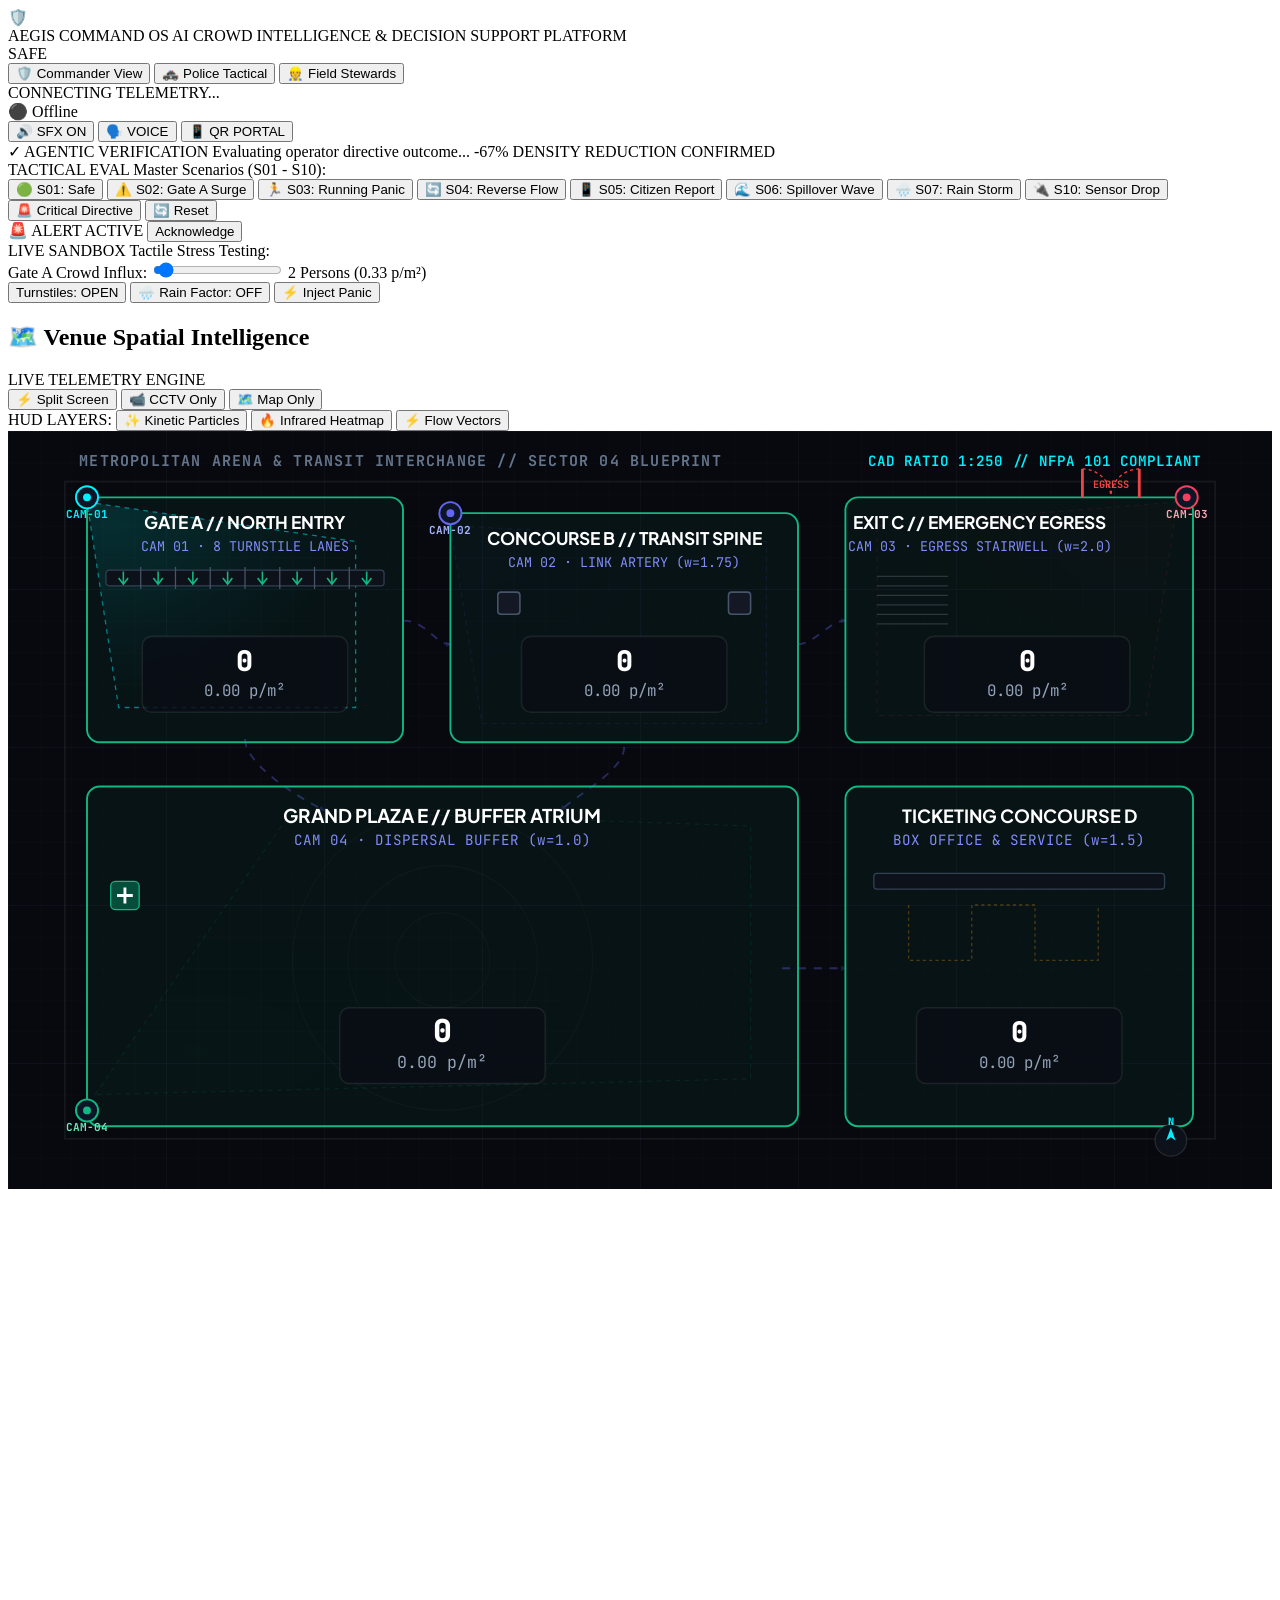
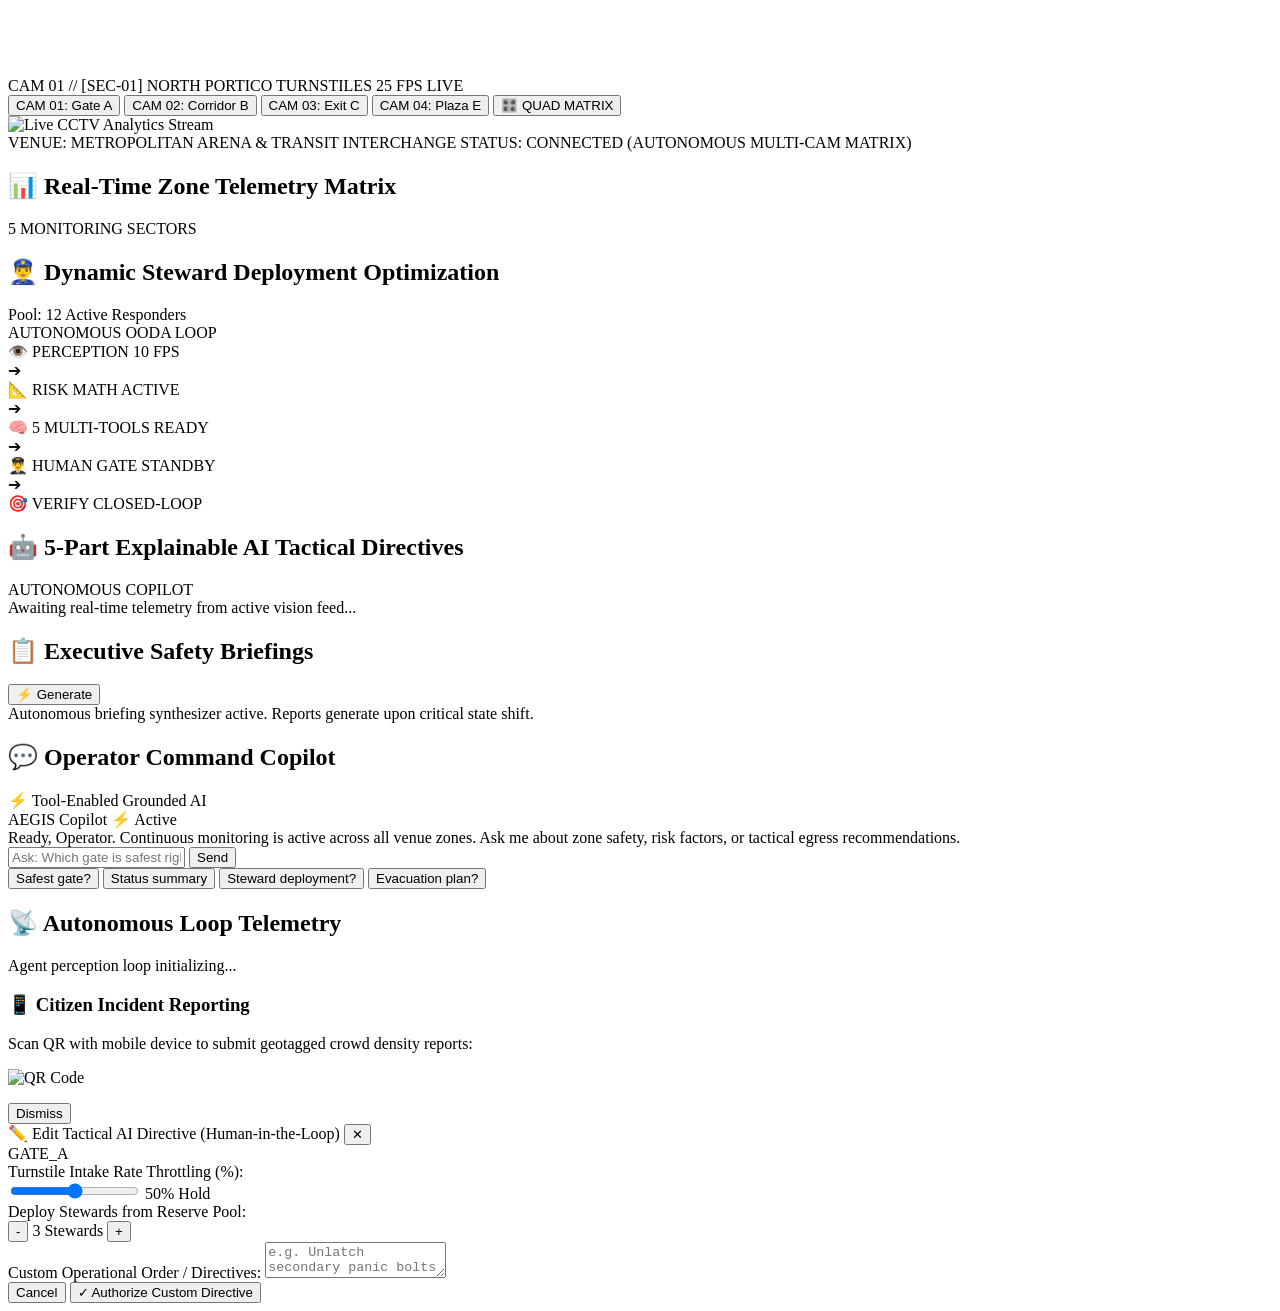
==== commit a4245626: "fix(ui): eliminate all blueprint text collisions, declutter architectural map layout with crisp tele" ====
--- a/frontend/index.html
+++ b/frontend/index.html
@@ -140,364 +140,246 @@
                     <div class="map-container" id="map-subview">
                         <svg id="venue-map" viewBox="0 0 800 480" xmlns="http://www.w3.org/2000/svg">
                             <defs>
-                                <!-- CAD Blueprint Grid Patterns -->
-                                <pattern id="cad-grid-fine" width="10" height="10" patternUnits="userSpaceOnUse">
-                                    <path d="M 10 0 L 0 0 0 10" fill="none" stroke="rgba(255, 255, 255, 0.025)" stroke-width="0.5"/>
+                                <!-- Clean CAD Blueprint Grid Patterns -->
+                                <pattern id="cad-grid-fine" width="20" height="20" patternUnits="userSpaceOnUse">
+                                    <path d="M 20 0 L 0 0 0 20" fill="none" stroke="rgba(255, 255, 255, 0.025)" stroke-width="0.6"/>
                                 </pattern>
-                                <pattern id="cad-grid-major" width="50" height="50" patternUnits="userSpaceOnUse">
-                                    <path d="M 50 0 L 0 0 0 50" fill="none" stroke="rgba(99, 102, 241, 0.08)" stroke-width="0.8"/>
+                                <pattern id="cad-grid-major" width="100" height="100" patternUnits="userSpaceOnUse">
+                                    <path d="M 100 0 L 0 0 0 100" fill="none" stroke="rgba(99, 102, 241, 0.06)" stroke-width="0.8"/>
                                 </pattern>
 
                                 <!-- Camera Sightline Frustum Gradients -->
                                 <radialGradient id="cam1-fov-grad" cx="10%" cy="10%" r="90%">
-                                    <stop offset="0%" stop-color="rgba(0, 240, 255, 0.35)"/>
-                                    <stop offset="45%" stop-color="rgba(0, 240, 255, 0.12)"/>
-                                    <stop offset="100%" stop-color="rgba(0, 240, 255, 0.01)"/>
+                                    <stop offset="0%" stop-color="rgba(0, 240, 255, 0.25)"/>
+                                    <stop offset="60%" stop-color="rgba(0, 240, 255, 0.08)"/>
+                                    <stop offset="100%" stop-color="rgba(0, 240, 255, 0.005)"/>
                                 </radialGradient>
                                 <radialGradient id="cam2-fov-grad" cx="10%" cy="15%" r="85%">
-                                    <stop offset="0%" stop-color="rgba(99, 102, 241, 0.38)"/>
-                                    <stop offset="50%" stop-color="rgba(99, 102, 241, 0.14)"/>
-                                    <stop offset="100%" stop-color="rgba(99, 102, 241, 0.01)"/>
+                                    <stop offset="0%" stop-color="rgba(99, 102, 241, 0.25)"/>
+                                    <stop offset="60%" stop-color="rgba(99, 102, 241, 0.08)"/>
+                                    <stop offset="100%" stop-color="rgba(99, 102, 241, 0.005)"/>
                                 </radialGradient>
                                 <radialGradient id="cam3-fov-grad" cx="85%" cy="15%" r="85%">
-                                    <stop offset="0%" stop-color="rgba(244, 63, 94, 0.38)"/>
-                                    <stop offset="50%" stop-color="rgba(244, 63, 94, 0.14)"/>
-                                    <stop offset="100%" stop-color="rgba(244, 63, 94, 0.01)"/>
+                                    <stop offset="0%" stop-color="rgba(244, 63, 94, 0.25)"/>
+                                    <stop offset="60%" stop-color="rgba(244, 63, 94, 0.08)"/>
+                                    <stop offset="100%" stop-color="rgba(244, 63, 94, 0.005)"/>
                                 </radialGradient>
                                 <radialGradient id="cam4-fov-grad" cx="15%" cy="85%" r="85%">
-                                    <stop offset="0%" stop-color="rgba(16, 185, 129, 0.35)"/>
-                                    <stop offset="55%" stop-color="rgba(16, 185, 129, 0.12)"/>
-                                    <stop offset="100%" stop-color="rgba(16, 185, 129, 0.01)"/>
+                                    <stop offset="0%" stop-color="rgba(16, 185, 129, 0.22)"/>
+                                    <stop offset="60%" stop-color="rgba(16, 185, 129, 0.07)"/>
+                                    <stop offset="100%" stop-color="rgba(16, 185, 129, 0.005)"/>
                                 </radialGradient>
 
-                                <!-- Wayfinding Arrow Markers -->
-                                <marker id="arrow-flow" viewBox="0 0 10 10" refX="5" refY="5" markerWidth="6" markerHeight="6" orient="auto-start-reverse">
-                                    <path d="M 0 1.5 L 8 5 L 0 8.5 z" fill="#6366f1"/>
+                                <!-- Wayfinding Arrow Marker -->
+                                <marker id="arrow-flow" viewBox="0 0 10 10" refX="5" refY="5" markerWidth="5" markerHeight="5" orient="auto-start-reverse">
+                                    <path d="M 0 2 L 7 5 L 0 8 z" fill="#6366f1" opacity="0.6"/>
                                 </marker>
                             </defs>
 
                             <!-- Deep Architectural Canvas Background -->
-                            <rect x="0" y="0" width="800" height="480" fill="#06080d"/>
+                            <rect x="0" y="0" width="800" height="480" fill="#07090e"/>
                             <rect x="0" y="0" width="800" height="480" fill="url(#cad-grid-fine)"/>
                             <rect x="0" y="0" width="800" height="480" fill="url(#cad-grid-major)"/>
 
-                            <!-- Architectural Perimeter Border -->
-                            <rect x="36" y="28" width="728" height="424" fill="none" stroke="rgba(255, 255, 255, 0.08)" stroke-width="1"/>
-
-                            <!-- Coordinate Datum Grid Bubbles (Top: 1-7, Left: A-D) -->
-                            <g class="cad-grid-bubbles" opacity="0.65" font-family="'JetBrains Mono', monospace" font-size="9" text-anchor="middle" dominant-baseline="middle" fill="#64748b">
-                                <circle cx="50" cy="16" r="8" fill="#0d111a" stroke="rgba(255,255,255,0.15)"/>
-                                <text x="50" y="16">1</text>
-                                <circle cx="150" cy="16" r="8" fill="#0d111a" stroke="rgba(255,255,255,0.15)"/>
-                                <text x="150" y="16">2</text>
-                                <circle cx="270" cy="16" r="8" fill="#0d111a" stroke="rgba(255,255,255,0.15)"/>
-                                <text x="270" y="16">3</text>
-                                <circle cx="390" cy="16" r="8" fill="#0d111a" stroke="rgba(255,255,255,0.15)"/>
-                                <text x="390" y="16">4</text>
-                                <circle cx="510" cy="16" r="8" fill="#0d111a" stroke="rgba(255,255,255,0.15)"/>
-                                <text x="510" y="16">5</text>
-                                <circle cx="640" cy="16" r="8" fill="#0d111a" stroke="rgba(255,255,255,0.15)"/>
-                                <text x="640" y="16">6</text>
-                                <circle cx="740" cy="16" r="8" fill="#0d111a" stroke="rgba(255,255,255,0.15)"/>
-                                <text x="740" y="16">7</text>
-
-                                <circle cx="20" cy="45" r="8" fill="#0d111a" stroke="rgba(255,255,255,0.15)"/>
-                                <text x="20" y="45">A</text>
-                                <circle cx="20" cy="140" r="8" fill="#0d111a" stroke="rgba(255,255,255,0.15)"/>
-                                <text x="20" y="140">B</text>
-                                <circle cx="20" cy="240" r="8" fill="#0d111a" stroke="rgba(255,255,255,0.15)"/>
-                                <text x="20" y="240">C</text>
-                                <circle cx="20" cy="380" r="8" fill="#0d111a" stroke="rgba(255,255,255,0.15)"/>
-                                <text x="20" y="380">D</text>
-                            </g>
-
-                            <!-- CAD Architectural Header Strip -->
+                            <!-- Architectural Outer Perimeter Border -->
+                            <rect x="36" y="32" width="728" height="416" fill="none" stroke="rgba(255, 255, 255, 0.06)" stroke-width="1.2"/>
+
+                            <!-- CAD Header (Clear of all rooms, y=20) -->
                             <g class="cad-header-title">
-                                <text x="45" y="40" fill="#94a3b8" font-size="10" font-family="'JetBrains Mono', monospace" font-weight="700" letter-spacing="0.08em">
-                                    METROPOLITAN ARENA &amp; TRANSIT INTERCHANGE // SECTOR 04: GRAND CONCOURSE &amp; EGRESS
+                                <text x="45" y="22" fill="#64748b" font-size="9.5" font-family="'JetBrains Mono', monospace" font-weight="700" letter-spacing="0.08em">
+                                    METROPOLITAN ARENA &amp; TRANSIT INTERCHANGE // SECTOR 04 BLUEPRINT
                                 </text>
-                                <text x="755" y="40" text-anchor="end" fill="#00f0ff" font-size="9.5" font-family="'JetBrains Mono', monospace" font-weight="600">
-                                    CAD SCALE 1:250 // NFPA 101 SAFETY COMPLIANT
+                                <text x="755" y="22" text-anchor="end" fill="#00f0ff" font-size="9" font-family="'JetBrains Mono', monospace" font-weight="600">
+                                    CAD RATIO 1:250 // NFPA 101 COMPLIANT
                                 </text>
                             </g>
 
-                            <!-- Structural Concrete Columns (Pillars) -->
-                            <g class="cad-columns" fill="#131824" stroke="#475569" stroke-width="1.2">
-                                <rect x="270" y="70" width="16" height="16" rx="2"/>
-                                <line x1="270" y1="78" x2="286" y2="78" stroke="#38bdf8" stroke-width="0.8"/>
-                                <line x1="278" y1="70" x2="278" y2="86" stroke="#38bdf8" stroke-width="0.8"/>
-                                <text x="278" y="65" text-anchor="middle" fill="#64748b" font-size="8" font-family="'JetBrains Mono', monospace">COL-1</text>
-
-                                <rect x="500" y="70" width="16" height="16" rx="2"/>
-                                <line x1="500" y1="78" x2="516" y2="78" stroke="#38bdf8" stroke-width="0.8"/>
-                                <line x1="508" y1="70" x2="508" y2="86" stroke="#38bdf8" stroke-width="0.8"/>
-                                <text x="508" y="65" text-anchor="middle" fill="#64748b" font-size="8" font-family="'JetBrains Mono', monospace">COL-2</text>
-
-                                <rect x="270" y="225" width="16" height="16" rx="2"/>
-                                <line x1="270" y1="233" x2="286" y2="233" stroke="#38bdf8" stroke-width="0.8"/>
-                                <line x1="278" y1="225" x2="278" y2="241" stroke="#38bdf8" stroke-width="0.8"/>
-                                <text x="278" y="220" text-anchor="middle" fill="#64748b" font-size="8" font-family="'JetBrains Mono', monospace">COL-3</text>
-
-                                <rect x="500" y="225" width="16" height="16" rx="2"/>
-                                <line x1="500" y1="233" x2="516" y2="233" stroke="#38bdf8" stroke-width="0.8"/>
-                                <line x1="508" y1="225" x2="508" y2="241" stroke="#38bdf8" stroke-width="0.8"/>
-                                <text x="508" y="220" text-anchor="middle" fill="#64748b" font-size="8" font-family="'JetBrains Mono', monospace">COL-4</text>
-                            </g>
-
-                            <!-- Adjacency Transit Flow Dynamic Vector Curves -->
-                            <g id="flow-transit-lines" stroke="#6366f1" stroke-width="1.8" stroke-dasharray="6,6" fill="none" opacity="0.45">
-                                <path d="M 250 120 C 270 120, 275 145, 290 145" marker-end="url(#arrow-flow)"/>
-                                <path d="M 150 195 C 150 215, 200 240, 200 250" marker-end="url(#arrow-flow)"/>
-                                <path d="M 490 145 C 510 145, 520 120, 540 120" marker-end="url(#arrow-flow)"/>
-                                <path d="M 390 215 C 390 230, 350 245, 350 255" marker-end="url(#arrow-flow)"/>
-                                <path d="M 490 340 L 540 340" marker-end="url(#arrow-flow)"/>
-                            </g>
-
-                            <!-- GATE A: Architectural Portico & 8 Turnstile Lanes -->
-                            <g class="cad-gate-a-turnstiles">
-                                <rect x="52" y="48" width="196" height="18" fill="rgba(99, 102, 241, 0.08)" stroke="rgba(99, 102, 241, 0.25)" stroke-width="1"/>
-                                <text x="150" y="60" text-anchor="middle" fill="#818cf8" font-size="8" font-family="'JetBrains Mono', monospace" letter-spacing="0.08em">PORTICO CANOPY OVERHANG</text>
-
-                                <!-- Turnstile Array (TS 01 - 08) -->
-                                <g class="turnstile-bank" transform="translate(56, 96)">
-                                    <rect x="0" y="0" width="188" height="12" fill="#0e1320" stroke="#334155" stroke-width="1"/>
-                                    <line x1="23.5" y1="-3" x2="23.5" y2="15" stroke="#475569" stroke-width="1"/>
-                                    <line x1="47.0" y1="-3" x2="47.0" y2="15" stroke="#475569" stroke-width="1"/>
-                                    <line x1="70.5" y1="-3" x2="70.5" y2="15" stroke="#475569" stroke-width="1"/>
-                                    <line x1="94.0" y1="-3" x2="94.0" y2="15" stroke="#475569" stroke-width="1"/>
-                                    <line x1="117.5" y1="-3" x2="117.5" y2="15" stroke="#475569" stroke-width="1"/>
-                                    <line x1="141.0" y1="-3" x2="141.0" y2="15" stroke="#475569" stroke-width="1"/>
-                                    <line x1="164.5" y1="-3" x2="164.5" y2="15" stroke="#475569" stroke-width="1"/>
-                                    <!-- Ingress teeth -->
-                                    <path d="M 11 2 L 11 10 M 8 6 L 11 10 L 14 6" stroke="#10b981" stroke-width="1.2" fill="none"/>
-                                    <path d="M 35 2 L 35 10 M 32 6 L 35 10 L 38 6" stroke="#10b981" stroke-width="1.2" fill="none"/>
-                                    <path d="M 58 2 L 58 10 M 55 6 L 58 10 L 61 6" stroke="#10b981" stroke-width="1.2" fill="none"/>
-                                    <path d="M 82 2 L 82 10 M 79 6 L 82 10 L 85 6" stroke="#10b981" stroke-width="1.2" fill="none"/>
-                                    <path d="M 105 2 L 105 10 M 102 6 L 105 10 L 108 6" stroke="#10b981" stroke-width="1.2" fill="none"/>
-                                    <path d="M 129 2 L 129 10 M 126 6 L 129 10 L 132 6" stroke="#10b981" stroke-width="1.2" fill="none"/>
-                                    <path d="M 152 2 L 152 10 M 149 6 L 152 10 L 155 6" stroke="#10b981" stroke-width="1.2" fill="none"/>
-                                    <path d="M 176 2 L 176 10 M 173 6 L 176 10 L 179 6" stroke="#10b981" stroke-width="1.2" fill="none"/>
-                                </g>
-
-                                <!-- Metal Detectors (WTMD) -->
-                                <rect x="90" y="72" width="18" height="12" fill="#1e293b" stroke="#64748b" stroke-width="1"/>
-                                <text x="99" y="81" text-anchor="middle" fill="#94a3b8" font-size="6" font-family="'JetBrains Mono', monospace">WTMD</text>
-                                <rect x="185" y="72" width="18" height="12" fill="#1e293b" stroke="#64748b" stroke-width="1"/>
-                                <text x="194" y="81" text-anchor="middle" fill="#94a3b8" font-size="6" font-family="'JetBrains Mono', monospace">WTMD</text>
-                            </g>
-
-                            <!-- CORRIDOR B: Central Spine Architectural Floor Inlays & Safety Gear -->
-                            <g class="cad-corridor-features">
-                                <rect x="476" y="80" width="12" height="16" fill="#450a0a" stroke="#ef4444" stroke-width="1"/>
-                                <text x="482" y="91" text-anchor="middle" fill="#fca5a5" font-size="6" font-family="'JetBrains Mono', monospace" font-weight="700">FHC</text>
-                                <rect x="300" y="80" width="12" height="16" fill="#064e3b" stroke="#10b981" stroke-width="1"/>
-                                <text x="306" y="91" text-anchor="middle" fill="#6ee7b7" font-size="6" font-family="'JetBrains Mono', monospace" font-weight="700">AED</text>
-                            </g>
-
-                            <!-- EXIT C: Architectural Outward Swinging Doors & Egress Stairwell -->
-                            <g class="cad-exit-c-features">
-                                <!-- Egress Stairwell -->
-                                <g class="stairwell-treads" stroke="rgba(148, 163, 184, 0.3)" stroke-width="1">
-                                    <line x1="550" y1="75" x2="610" y2="75"/>
-                                    <line x1="550" y1="83" x2="610" y2="83"/>
-                                    <line x1="550" y1="91" x2="610" y2="91"/>
-                                    <line x1="550" y1="99" x2="610" y2="99"/>
-                                    <line x1="550" y1="107" x2="610" y2="107"/>
-                                    <line x1="550" y1="115" x2="610" y2="115"/>
-                                    <line x1="550" y1="123" x2="610" y2="123"/>
-                                    <line x1="550" y1="131" x2="610" y2="131"/>
-                                    <path d="M 580 70 L 580 138 M 576 132 L 580 138 L 584 132" stroke="#60a5fa" stroke-width="1.2" fill="none"/>
-                                    <text x="580" y="66" text-anchor="middle" fill="#94a3b8" font-size="7" font-family="'JetBrains Mono', monospace">STAIR DN 10R</text>
-                                </g>
-
-                                <!-- Outward Double Swing Doors with 90° Swing Arcs -->
-                                <g class="fire-doors">
-                                    <line x1="680" y1="45" x2="680" y2="15" stroke="#ef4444" stroke-width="2"/>
-                                    <path d="M 680 15 A 30 30 0 0 1 710 45" stroke="#ef4444" stroke-width="1" stroke-dasharray="3,3" fill="none"/>
-                                    <line x1="720" y1="45" x2="720" y2="15" stroke="#ef4444" stroke-width="2"/>
-                                    <path d="M 720 15 A 30 30 0 0 0 690 45" stroke="#ef4444" stroke-width="1" stroke-dasharray="3,3" fill="none"/>
-                                    <rect x="675" y="32" width="50" height="12" fill="#064e3b" stroke="#10b981" stroke-width="1"/>
-                                    <text x="700" y="41" text-anchor="middle" fill="#6ee7b7" font-size="7.5" font-family="'JetBrains Mono', monospace" font-weight="700">➔ EXIT C</text>
-                                </g>
-                            </g>
-
-                            <!-- PLAZA E: Concentric Pavement Rings, Medical Triage, Crash Bollards -->
-                            <g class="cad-plaza-features">
-                                <g fill="none" stroke="rgba(255, 255, 255, 0.035)" stroke-width="1">
-                                    <circle cx="270" cy="340" r="30"/>
-                                    <circle cx="270" cy="340" r="60"/>
-                                    <circle cx="270" cy="340" r="95"/>
-                                    <circle cx="270" cy="340" r="130"/>
-                                </g>
-                                <circle cx="270" cy="340" r="8" fill="#131824" stroke="rgba(99, 102, 241, 0.4)" stroke-width="1.2"/>
-                                <line x1="270" y1="326" x2="270" y2="354" stroke="rgba(99, 102, 241, 0.5)" stroke-width="1"/>
-                                <line x1="256" y1="340" x2="284" y2="340" stroke="rgba(99, 102, 241, 0.5)" stroke-width="1"/>
-
-                                <!-- Medical Triage Post -->
-                                <g transform="translate(68, 255)">
-                                    <rect x="0" y="0" width="70" height="26" rx="4" fill="#064e3b" stroke="#10b981" stroke-width="1.2"/>
-                                    <rect x="8" y="6" width="14" height="14" fill="#ffffff" rx="2"/>
-                                    <path d="M 15 8 L 15 18 M 10 13 L 20 13" stroke="#ef4444" stroke-width="2.5"/>
-                                    <text x="26" y="14" fill="#6ee7b7" font-size="7" font-family="'JetBrains Mono', monospace" font-weight="700">MED-POST 01</text>
-                                    <text x="26" y="22" fill="#a7f3d0" font-size="6" font-family="'JetBrains Mono', monospace">TRIAGE ALPHA</text>
-                                </g>
-
-                                <!-- Info Kiosk -->
-                                <circle cx="430" cy="270" r="16" fill="#111827" stroke="#3b82f6" stroke-width="1.2"/>
-                                <text x="430" y="273" text-anchor="middle" fill="#60a5fa" font-size="10" font-family="'JetBrains Mono', monospace" font-weight="700">ℹ</text>
-                                <text x="430" y="294" text-anchor="middle" fill="#94a3b8" font-size="6.5" font-family="'JetBrains Mono', monospace">INFO DESK</text>
-                            </g>
-
-                            <!-- COUNTER D: Box Office Wickets & Serpentine Stanchion Queue Maze -->
-                            <g class="cad-counter-features">
-                                <rect x="548" y="248" width="184" height="14" fill="#0e1320" stroke="#3b82f6" stroke-width="1"/>
-                                <g font-family="'JetBrains Mono', monospace" font-size="7" fill="#93c5fd" text-anchor="middle">
-                                    <rect x="556" y="250" width="18" height="10" rx="2" fill="#1e293b"/>
-                                    <text x="565" y="258">W1</text>
-                                    <rect x="586" y="250" width="18" height="10" rx="2" fill="#1e293b"/>
-                                    <text x="595" y="258">W2</text>
-                                    <rect x="616" y="250" width="18" height="10" rx="2" fill="#1e293b"/>
-                                    <text x="625" y="258">W3</text>
-                                    <rect x="646" y="250" width="18" height="10" rx="2" fill="#1e293b"/>
-                                    <text x="655" y="258">W4</text>
-                                    <rect x="676" y="250" width="18" height="10" rx="2" fill="#1e293b"/>
-                                    <text x="685" y="258">W5</text>
-                                    <rect x="706" y="250" width="18" height="10" rx="2" fill="#1e293b"/>
-                                    <text x="715" y="258">W6</text>
-                                </g>
-
-                                <!-- Stanchion Queue Lines -->
-                                <g stroke="rgba(245, 158, 11, 0.4)" stroke-width="1.2" stroke-dasharray="3,3" fill="none">
-                                    <path d="M 565 270 L 565 315 L 610 315 L 610 270 L 655 270 L 655 315 L 700 315 L 700 270"/>
-                                    <circle cx="565" cy="270" r="2.5" fill="#f59e0b"/>
-                                    <circle cx="565" cy="315" r="2.5" fill="#f59e0b"/>
-                                    <circle cx="610" cy="315" r="2.5" fill="#f59e0b"/>
-                                    <circle cx="610" cy="270" r="2.5" fill="#f59e0b"/>
-                                    <circle cx="655" cy="270" r="2.5" fill="#f59e0b"/>
-                                    <circle cx="655" cy="315" r="2.5" fill="#f59e0b"/>
-                                    <circle cx="700" cy="315" r="2.5" fill="#f59e0b"/>
-                                    <circle cx="700" cy="270" r="2.5" fill="#f59e0b"/>
-                                </g>
-                            </g>
-
-                            <!-- ==================== CAMERA SIGHTLINE CONES (CCTV FOV) ==================== -->
+                            <!-- ==================== CAMERA FRUSTUM SIGHTLINE CONES ==================== -->
                             <g id="camera-frustums" class="cctv-frustums">
                                 <g id="cam1-cone-group" class="cam-cone-group active">
-                                    <polygon id="cam1-fov" points="55,55 240,80 240,190 75,190" fill="url(#cam1-fov-grad)" stroke="#00f0ff" stroke-width="1.2" stroke-dasharray="4,3" opacity="0.8"/>
+                                    <polygon id="cam1-fov" points="50,45 220,70 220,175 70,175" fill="url(#cam1-fov-grad)" stroke="#00f0ff" stroke-width="0.8" stroke-dasharray="3,3" opacity="0.5"/>
                                 </g>
                                 <g id="cam2-cone-group" class="cam-cone-group">
-                                    <polygon id="cam2-fov" points="295,85 490,95 490,210 320,210" fill="url(#cam2-fov-grad)" stroke="#6366f1" stroke-width="1.2" stroke-dasharray="4,3" opacity="0.15"/>
+                                    <polygon id="cam2-fov" points="280,60 480,70 480,185 300,185" fill="url(#cam2-fov-grad)" stroke="#6366f1" stroke-width="0.8" stroke-dasharray="3,3" opacity="0.1"/>
                                 </g>
                                 <g id="cam3-cone-group" class="cam-cone-group">
-                                    <polygon id="cam3-fov" points="730,55 545,55 545,185 710,190" fill="url(#cam3-fov-grad)" stroke="#f43f5e" stroke-width="1.2" stroke-dasharray="4,3" opacity="0.15"/>
+                                    <polygon id="cam3-fov" points="740,45 550,60 550,180 720,180" fill="url(#cam3-fov-grad)" stroke="#f43f5e" stroke-width="0.8" stroke-dasharray="3,3" opacity="0.1"/>
                                 </g>
                                 <g id="cam4-cone-group" class="cam-cone-group">
-                                    <polygon id="cam4-fov" points="60,420 180,245 460,255 470,410" fill="url(#cam4-fov-grad)" stroke="#10b981" stroke-width="1.2" stroke-dasharray="4,3" opacity="0.15"/>
+                                    <polygon id="cam4-fov" points="55,420 180,240 470,250 470,410" fill="url(#cam4-fov-grad)" stroke="#10b981" stroke-width="0.8" stroke-dasharray="3,3" opacity="0.1"/>
+                                </g>
+                            </g>
+
+                            <!-- Adjacency Transit Flow Dynamic Vector Curves -->
+                            <g id="flow-transit-lines" stroke="#6366f1" stroke-width="1.2" stroke-dasharray="5,5" fill="none" opacity="0.35">
+                                <path d="M 250 120 C 265 120, 270 135, 280 135" marker-end="url(#arrow-flow)"/>
+                                <path d="M 150 195 C 150 210, 180 230, 200 240" marker-end="url(#arrow-flow)"/>
+                                <path d="M 500 135 C 510 135, 520 120, 530 120" marker-end="url(#arrow-flow)"/>
+                                <path d="M 390 200 C 390 215, 360 230, 350 240" marker-end="url(#arrow-flow)"/>
+                                <path d="M 490 340 L 530 340" marker-end="url(#arrow-flow)"/>
+                            </g>
+
+                            <!-- ==================== ARCHITECTURAL SECTORS & TELEMETRY ==================== -->
+                            <g id="zone-polygons">
+                                <!-- SECTOR 1: Gate A (North Turnstiles) -->
+                                <g class="zone-group" data-zone="gate_a">
+                                    <rect x="50" y="42" width="200" height="155" rx="8" class="zone-poly" id="poly-gate_a" fill="rgba(16, 185, 129, 0.05)" stroke="#10b981" stroke-width="1.2"/>
+                                    <!-- Header -->
+                                    <text x="150" y="62" text-anchor="middle" fill="#ffffff" font-size="11" font-family="'Plus Jakarta Sans', sans-serif" font-weight="700">GATE A // NORTH ENTRY</text>
+                                    <text x="150" y="76" text-anchor="middle" fill="#818cf8" font-size="8.5" font-family="'JetBrains Mono', monospace">CAM 01 · 8 TURNSTILE LANES</text>
+
+                                    <!-- Turnstile Array Graphics (Clean, uncollided) -->
+                                    <g class="turnstile-bank" transform="translate(62, 88)">
+                                        <rect x="0" y="0" width="176" height="10" fill="#0d111a" stroke="#334155" stroke-width="0.8" rx="2"/>
+                                        <line x1="22" y1="-2" x2="22" y2="12" stroke="#475569" stroke-width="0.8"/>
+                                        <line x1="44" y1="-2" x2="44" y2="12" stroke="#475569" stroke-width="0.8"/>
+                                        <line x1="66" y1="-2" x2="66" y2="12" stroke="#475569" stroke-width="0.8"/>
+                                        <line x1="88" y1="-2" x2="88" y2="12" stroke="#475569" stroke-width="0.8"/>
+                                        <line x1="110" y1="-2" x2="110" y2="12" stroke="#475569" stroke-width="0.8"/>
+                                        <line x1="132" y1="-2" x2="132" y2="12" stroke="#475569" stroke-width="0.8"/>
+                                        <line x1="154" y1="-2" x2="154" y2="12" stroke="#475569" stroke-width="0.8"/>
+                                        <!-- Directional teeth -->
+                                        <path d="M 11 1 L 11 9 M 8 5 L 11 9 L 14 5" stroke="#10b981" stroke-width="1" fill="none"/>
+                                        <path d="M 33 1 L 33 9 M 30 5 L 33 9 L 36 5" stroke="#10b981" stroke-width="1" fill="none"/>
+                                        <path d="M 55 1 L 55 9 M 52 5 L 55 9 L 58 5" stroke="#10b981" stroke-width="1" fill="none"/>
+                                        <path d="M 77 1 L 77 9 M 74 5 L 77 9 L 80 5" stroke="#10b981" stroke-width="1" fill="none"/>
+                                        <path d="M 99 1 L 99 9 M 96 5 L 99 9 L 102 5" stroke="#10b981" stroke-width="1" fill="none"/>
+                                        <path d="M 121 1 L 121 9 M 118 5 L 121 9 L 124 5" stroke="#10b981" stroke-width="1" fill="none"/>
+                                        <path d="M 143 1 L 143 9 M 140 5 L 143 9 L 146 5" stroke="#10b981" stroke-width="1" fill="none"/>
+                                        <path d="M 165 1 L 165 9 M 162 5 L 165 9 L 168 5" stroke="#10b981" stroke-width="1" fill="none"/>
+                                    </g>
+
+                                    <!-- Telemetry Badge (Dedicated lower space) -->
+                                    <rect x="85" y="130" width="130" height="48" rx="6" fill="rgba(10, 14, 22, 0.85)" stroke="rgba(255, 255, 255, 0.08)"/>
+                                    <text x="150" y="152" text-anchor="middle" fill="#ffffff" font-size="18" font-family="'JetBrains Mono', monospace" font-weight="800" id="map-count-gate_a">0</text>
+                                    <text x="150" y="168" text-anchor="middle" fill="#94a3b8" font-size="10" font-family="'JetBrains Mono', monospace" id="map-density-gate_a">0.00 p/m²</text>
+                                    <text x="150" y="186" text-anchor="middle" fill="#f59e0b" font-size="8.5" font-family="'JetBrains Mono', monospace" font-weight="700" id="map-ttc-gate_a"></text>
+                                </g>
+
+                                <!-- SECTOR 2: Corridor B (Central Concourse Spine) -->
+                                <g class="zone-group" data-zone="corridor_b">
+                                    <rect x="280" y="52" width="220" height="145" rx="8" class="zone-poly" id="poly-corridor_b" fill="rgba(16, 185, 129, 0.05)" stroke="#10b981" stroke-width="1.2"/>
+                                    <text x="390" y="72" text-anchor="middle" fill="#ffffff" font-size="11" font-family="'Plus Jakarta Sans', sans-serif" font-weight="700">CONCOURSE B // TRANSIT SPINE</text>
+                                    <text x="390" y="86" text-anchor="middle" fill="#818cf8" font-size="8.5" font-family="'JetBrains Mono', monospace">CAM 02 · LINK ARTERY (w=1.75)</text>
+
+                                    <!-- Two Concrete Structural Columns -->
+                                    <rect x="310" y="102" width="14" height="14" rx="2" fill="#131824" stroke="#475569" stroke-width="1"/>
+                                    <rect x="456" y="102" width="14" height="14" rx="2" fill="#131824" stroke="#475569" stroke-width="1"/>
+
+                                    <!-- Telemetry Badge -->
+                                    <rect x="325" y="130" width="130" height="48" rx="6" fill="rgba(10, 14, 22, 0.85)" stroke="rgba(255, 255, 255, 0.08)"/>
+                                    <text x="390" y="152" text-anchor="middle" fill="#ffffff" font-size="18" font-family="'JetBrains Mono', monospace" font-weight="800" id="map-count-corridor_b">0</text>
+                                    <text x="390" y="168" text-anchor="middle" fill="#94a3b8" font-size="10" font-family="'JetBrains Mono', monospace" id="map-density-corridor_b">0.00 p/m²</text>
+                                    <text x="390" y="186" text-anchor="middle" fill="#f59e0b" font-size="8.5" font-family="'JetBrains Mono', monospace" font-weight="700" id="map-ttc-corridor_b"></text>
+                                </g>
+
+                                <!-- SECTOR 3: Exit C (Emergency Egress) -->
+                                <g class="zone-group" data-zone="exit_c">
+                                    <rect x="530" y="42" width="220" height="155" rx="8" class="zone-poly" id="poly-exit_c" fill="rgba(16, 185, 129, 0.05)" stroke="#10b981" stroke-width="1.2"/>
+                                    <!-- Double Emergency Outward Doors (top edge, no overlap) -->
+                                    <line x1="680" y1="42" x2="680" y2="24" stroke="#ef4444" stroke-width="1.8"/>
+                                    <path d="M 680 24 A 18 18 0 0 1 698 42" stroke="#ef4444" stroke-width="0.8" stroke-dasharray="2,2" fill="none"/>
+                                    <line x1="716" y1="42" x2="716" y2="24" stroke="#ef4444" stroke-width="1.8"/>
+                                    <path d="M 716 24 A 18 18 0 0 0 698 42" stroke="#ef4444" stroke-width="0.8" stroke-dasharray="2,2" fill="none"/>
+                                    <text x="698" y="36" text-anchor="middle" fill="#ef4444" font-size="6.5" font-family="'JetBrains Mono', monospace" font-weight="700">EGRESS</text>
+
+                                    <text x="615" y="62" text-anchor="middle" fill="#ffffff" font-size="11" font-family="'Plus Jakarta Sans', sans-serif" font-weight="700">EXIT C // EMERGENCY EGRESS</text>
+                                    <text x="615" y="76" text-anchor="middle" fill="#818cf8" font-size="8.5" font-family="'JetBrains Mono', monospace">CAM 03 · EGRESS STAIRWELL (w=2.0)</text>
+
+                                    <!-- Stair Treads -->
+                                    <g stroke="rgba(148, 163, 184, 0.25)" stroke-width="0.8">
+                                        <line x1="550" y1="92" x2="595" y2="92"/>
+                                        <line x1="550" y1="98" x2="595" y2="98"/>
+                                        <line x1="550" y1="104" x2="595" y2="104"/>
+                                        <line x1="550" y1="110" x2="595" y2="110"/>
+                                        <line x1="550" y1="116" x2="595" y2="116"/>
+                                        <line x1="550" y1="122" x2="595" y2="122"/>
+                                    </g>
+
+                                    <!-- Telemetry Badge -->
+                                    <rect x="580" y="130" width="130" height="48" rx="6" fill="rgba(10, 14, 22, 0.85)" stroke="rgba(255, 255, 255, 0.08)"/>
+                                    <text x="645" y="152" text-anchor="middle" fill="#ffffff" font-size="18" font-family="'JetBrains Mono', monospace" font-weight="800" id="map-count-exit_c">0</text>
+                                    <text x="645" y="168" text-anchor="middle" fill="#94a3b8" font-size="10" font-family="'JetBrains Mono', monospace" id="map-density-exit_c">0.00 p/m²</text>
+                                    <text x="645" y="186" text-anchor="middle" fill="#f59e0b" font-size="8.5" font-family="'JetBrains Mono', monospace" font-weight="700" id="map-ttc-exit_c"></text>
+                                </g>
+
+                                <!-- SECTOR 4: Grand Plaza E (Buffer Atrium) -->
+                                <g class="zone-group" data-zone="ground_e">
+                                    <rect x="50" y="225" width="450" height="215" rx="8" class="zone-poly" id="poly-ground_e" fill="rgba(16, 185, 129, 0.05)" stroke="#10b981" stroke-width="1.2"/>
+                                    <text x="275" y="248" text-anchor="middle" fill="#ffffff" font-size="12" font-family="'Plus Jakarta Sans', sans-serif" font-weight="700">GRAND PLAZA E // BUFFER ATRIUM</text>
+                                    <text x="275" y="262" text-anchor="middle" fill="#818cf8" font-size="9" font-family="'JetBrains Mono', monospace">CAM 04 · DISPERSAL BUFFER (w=1.0)</text>
+
+                                    <!-- Concentric Radial Floor Rings (Clean in open floor area) -->
+                                    <circle cx="275" cy="335" r="30" fill="none" stroke="rgba(255, 255, 255, 0.025)" stroke-width="0.8"/>
+                                    <circle cx="275" cy="335" r="60" fill="none" stroke="rgba(255, 255, 255, 0.025)" stroke-width="0.8"/>
+                                    <circle cx="275" cy="335" r="95" fill="none" stroke="rgba(255, 255, 255, 0.025)" stroke-width="0.8"/>
+
+                                    <!-- Medical Station (Corner placement, no collision) -->
+                                    <g transform="translate(65, 285)">
+                                        <rect x="0" y="0" width="18" height="18" rx="3" fill="#064e3b" stroke="#10b981" stroke-width="0.8"/>
+                                        <path d="M 9 4 L 9 14 M 4 9 L 14 9" stroke="#ffffff" stroke-width="1.8"/>
+                                    </g>
+
+                                    <!-- Telemetry Badge -->
+                                    <rect x="210" y="365" width="130" height="48" rx="6" fill="rgba(10, 14, 22, 0.85)" stroke="rgba(255, 255, 255, 0.08)"/>
+                                    <text x="275" y="387" text-anchor="middle" fill="#ffffff" font-size="20" font-family="'JetBrains Mono', monospace" font-weight="800" id="map-count-ground_e">0</text>
+                                    <text x="275" y="403" text-anchor="middle" fill="#94a3b8" font-size="10.5" font-family="'JetBrains Mono', monospace" id="map-density-ground_e">0.00 p/m²</text>
+                                    <text x="275" y="420" text-anchor="middle" fill="#f59e0b" font-size="9" font-family="'JetBrains Mono', monospace" font-weight="700" id="map-ttc-ground_e"></text>
+                                </g>
+
+                                <!-- SECTOR 5: Counter D (Box Office Concourse) -->
+                                <g class="zone-group" data-zone="counter_d">
+                                    <rect x="530" y="225" width="220" height="215" rx="8" class="zone-poly" id="poly-counter_d" fill="rgba(16, 185, 129, 0.05)" stroke="#10b981" stroke-width="1.2"/>
+                                    <text x="640" y="248" text-anchor="middle" fill="#ffffff" font-size="11.5" font-family="'Plus Jakarta Sans', sans-serif" font-weight="700">TICKETING CONCOURSE D</text>
+                                    <text x="640" y="262" text-anchor="middle" fill="#818cf8" font-size="9" font-family="'JetBrains Mono', monospace">BOX OFFICE &amp; SERVICE (w=1.5)</text>
+
+                                    <!-- Clean Service Wickets Bar -->
+                                    <rect x="548" y="280" width="184" height="10" fill="#0d111a" stroke="#334155" stroke-width="0.8" rx="2"/>
+                                    <!-- Queue Stanchion Lines (Clean, no overlap) -->
+                                    <g stroke="rgba(245, 158, 11, 0.3)" stroke-width="0.8" stroke-dasharray="2,2" fill="none">
+                                        <path d="M 570 300 L 570 335 L 610 335 L 610 300 L 650 300 L 650 335 L 690 335 L 690 300"/>
+                                    </g>
+
+                                    <!-- Telemetry Badge -->
+                                    <rect x="575" y="365" width="130" height="48" rx="6" fill="rgba(10, 14, 22, 0.85)" stroke="rgba(255, 255, 255, 0.08)"/>
+                                    <text x="640" y="387" text-anchor="middle" fill="#ffffff" font-size="18" font-family="'JetBrains Mono', monospace" font-weight="800" id="map-count-counter_d">0</text>
+                                    <text x="640" y="403" text-anchor="middle" fill="#94a3b8" font-size="10" font-family="'JetBrains Mono', monospace" id="map-density-counter_d">0.00 p/m²</text>
+                                    <text x="640" y="420" text-anchor="middle" fill="#f59e0b" font-size="9" font-family="'JetBrains Mono', monospace" font-weight="700" id="map-ttc-counter_d"></text>
                                 </g>
                             </g>
 
                             <!-- ==================== INTERACTIVE CCTV CAMERA GLYPHS ==================== -->
                             <g id="camera-glyphs" class="cctv-camera-icons" cursor="pointer">
-                                <g class="cam-glyph active" id="glyph-cam1" data-cam="cam1" transform="translate(45, 45)">
-                                    <circle cx="10" cy="10" r="9" fill="#0d1527" stroke="#00f0ff" stroke-width="1.8"/>
-                                    <circle cx="10" cy="10" r="3.5" fill="#00f0ff"/>
-                                    <circle cx="14" cy="6" r="1.5" fill="#ef4444"/>
-                                    <text x="10" y="25" text-anchor="middle" fill="#00f0ff" font-size="8" font-family="'JetBrains Mono', monospace" font-weight="700">CAM-01</text>
-                                </g>
-
-                                <g class="cam-glyph" id="glyph-cam2" data-cam="cam2" transform="translate(285, 75)">
-                                    <circle cx="10" cy="10" r="9" fill="#0d1527" stroke="#6366f1" stroke-width="1.5"/>
-                                    <circle cx="10" cy="10" r="3.5" fill="#6366f1"/>
-                                    <circle cx="14" cy="6" r="1.5" fill="#ef4444"/>
-                                    <text x="10" y="25" text-anchor="middle" fill="#a5b4fc" font-size="8" font-family="'JetBrains Mono', monospace" font-weight="700">CAM-02</text>
-                                </g>
-
-                                <g class="cam-glyph" id="glyph-cam3" data-cam="cam3" transform="translate(720, 45)">
-                                    <circle cx="10" cy="10" r="9" fill="#0d1527" stroke="#f43f5e" stroke-width="1.5"/>
-                                    <circle cx="10" cy="10" r="3.5" fill="#f43f5e"/>
-                                    <circle cx="14" cy="6" r="1.5" fill="#ef4444"/>
-                                    <text x="10" y="25" text-anchor="middle" fill="#fda4af" font-size="8" font-family="'JetBrains Mono', monospace" font-weight="700">CAM-03</text>
-                                </g>
-
-                                <g class="cam-glyph" id="glyph-cam4" data-cam="cam4" transform="translate(50, 410)">
-                                    <circle cx="10" cy="10" r="9" fill="#0d1527" stroke="#10b981" stroke-width="1.5"/>
-                                    <circle cx="10" cy="10" r="3.5" fill="#10b981"/>
-                                    <circle cx="14" cy="6" r="1.5" fill="#ef4444"/>
-                                    <text x="10" y="25" text-anchor="middle" fill="#6ee7b7" font-size="8" font-family="'JetBrains Mono', monospace" font-weight="700">CAM-04</text>
+                                <g class="cam-glyph active" id="glyph-cam1" data-cam="cam1" transform="translate(42, 34)">
+                                    <circle cx="8" cy="8" r="7" fill="#0d1527" stroke="#00f0ff" stroke-width="1.2"/>
+                                    <circle cx="8" cy="8" r="2.5" fill="#00f0ff"/>
+                                    <text x="8" y="21" text-anchor="middle" fill="#00f0ff" font-size="7" font-family="'JetBrains Mono', monospace" font-weight="700">CAM-01</text>
+                                </g>
+
+                                <g class="cam-glyph" id="glyph-cam2" data-cam="cam2" transform="translate(272, 44)">
+                                    <circle cx="8" cy="8" r="7" fill="#0d1527" stroke="#6366f1" stroke-width="1.2"/>
+                                    <circle cx="8" cy="8" r="2.5" fill="#6366f1"/>
+                                    <text x="8" y="21" text-anchor="middle" fill="#a5b4fc" font-size="7" font-family="'JetBrains Mono', monospace" font-weight="700">CAM-02</text>
+                                </g>
+
+                                <g class="cam-glyph" id="glyph-cam3" data-cam="cam3" transform="translate(738, 34)">
+                                    <circle cx="8" cy="8" r="7" fill="#0d1527" stroke="#f43f5e" stroke-width="1.2"/>
+                                    <circle cx="8" cy="8" r="2.5" fill="#f43f5e"/>
+                                    <text x="8" y="21" text-anchor="middle" fill="#fda4af" font-size="7" font-family="'JetBrains Mono', monospace" font-weight="700">CAM-03</text>
+                                </g>
+
+                                <g class="cam-glyph" id="glyph-cam4" data-cam="cam4" transform="translate(42, 422)">
+                                    <circle cx="8" cy="8" r="7" fill="#0d1527" stroke="#10b981" stroke-width="1.2"/>
+                                    <circle cx="8" cy="8" r="2.5" fill="#10b981"/>
+                                    <text x="8" y="21" text-anchor="middle" fill="#6ee7b7" font-size="7" font-family="'JetBrains Mono', monospace" font-weight="700">CAM-04</text>
                                 </g>
                             </g>
 
-                            <!-- ==================== ACTIVE ZONE BOUNDARIES & REAL-TIME COUNTERS ==================== -->
-                            <g id="zone-polygons">
-                                <!-- Gate A -->
-                                <g class="zone-group" data-zone="gate_a">
-                                    <rect x="50" y="45" width="200" height="150" rx="6" class="zone-poly" id="poly-gate_a" fill="rgba(16, 185, 129, 0.08)" stroke="#10b981" stroke-width="1.8"/>
-                                    <text x="150" y="78" text-anchor="middle" fill="#ffffff" font-size="12" font-family="'Plus Jakarta Sans', sans-serif" font-weight="700">North Portico Gate A [CAM 01]</text>
-                                    <rect x="85" y="86" width="130" height="16" rx="8" fill="rgba(99, 102, 241, 0.22)" stroke="rgba(99, 102, 241, 0.4)" stroke-width="1"/>
-                                    <text x="150" y="98" text-anchor="middle" fill="#a5b4fc" font-size="8.5" font-family="'JetBrains Mono', monospace" font-weight="700">⚡ PRIMARY ACCESS CHOKEPOINT</text>
-                                    <text x="150" y="142" text-anchor="middle" fill="#ffffff" font-size="24" font-family="'JetBrains Mono', monospace" font-weight="800" id="map-count-gate_a">0</text>
-                                    <text x="150" y="164" text-anchor="middle" fill="#94a3b8" font-size="10.5" font-family="'JetBrains Mono', monospace" id="map-density-gate_a">0.00 p/m²</text>
-                                    <text x="150" y="182" text-anchor="middle" fill="#f59e0b" font-size="9.5" font-family="'JetBrains Mono', monospace" font-weight="700" id="map-ttc-gate_a"></text>
-                                </g>
-
-                                <!-- Corridor B -->
-                                <g class="zone-group" data-zone="corridor_b">
-                                    <rect x="290" y="75" width="200" height="140" rx="6" class="zone-poly" id="poly-corridor_b" fill="rgba(16, 185, 129, 0.08)" stroke="#10b981" stroke-width="1.8"/>
-                                    <text x="390" y="108" text-anchor="middle" fill="#ffffff" font-size="12" font-family="'Plus Jakarta Sans', sans-serif" font-weight="700">Concourse Spine B [CAM 02]</text>
-                                    <text x="390" y="126" text-anchor="middle" fill="#64748b" font-size="9" font-family="'JetBrains Mono', monospace" font-weight="600">TRANSIT ARTERY (w=1.75)</text>
-                                    <text x="390" y="160" text-anchor="middle" fill="#ffffff" font-size="22" font-family="'JetBrains Mono', monospace" font-weight="800" id="map-count-corridor_b">0</text>
-                                    <text x="390" y="180" text-anchor="middle" fill="#94a3b8" font-size="10.5" font-family="'JetBrains Mono', monospace" id="map-density-corridor_b">0.00 p/m²</text>
-                                    <text x="390" y="198" text-anchor="middle" fill="#f59e0b" font-size="9.5" font-family="'JetBrains Mono', monospace" font-weight="700" id="map-ttc-corridor_b"></text>
-                                </g>
-
-                                <!-- Exit C -->
-                                <g class="zone-group" data-zone="exit_c">
-                                    <rect x="540" y="45" width="200" height="150" rx="6" class="zone-poly" id="poly-exit_c" fill="rgba(16, 185, 129, 0.08)" stroke="#10b981" stroke-width="1.8"/>
-                                    <text x="640" y="78" text-anchor="middle" fill="#ffffff" font-size="12" font-family="'Plus Jakarta Sans', sans-serif" font-weight="700">Emergency Exit C [CAM 03]</text>
-                                    <text x="640" y="98" text-anchor="middle" fill="#64748b" font-size="9" font-family="'JetBrains Mono', monospace" font-weight="600">PRIMARY EGRESS (w=2.0)</text>
-                                    <text x="640" y="142" text-anchor="middle" fill="#ffffff" font-size="24" font-family="'JetBrains Mono', monospace" font-weight="800" id="map-count-exit_c">0</text>
-                                    <text x="640" y="164" text-anchor="middle" fill="#94a3b8" font-size="10.5" font-family="'JetBrains Mono', monospace" id="map-density-exit_c">0.00 p/m²</text>
-                                    <text x="640" y="182" text-anchor="middle" fill="#f59e0b" font-size="9.5" font-family="'JetBrains Mono', monospace" font-weight="700" id="map-ttc-exit_c"></text>
-                                </g>
-
-                                <!-- Ground E -->
-                                <g class="zone-group" data-zone="ground_e">
-                                    <rect x="50" y="240" width="440" height="200" rx="6" class="zone-poly" id="poly-ground_e" fill="rgba(16, 185, 129, 0.08)" stroke="#10b981" stroke-width="1.8"/>
-                                    <text x="270" y="278" text-anchor="middle" fill="#ffffff" font-size="13" font-family="'Plus Jakarta Sans', sans-serif" font-weight="700">Grand Public Plaza &amp; Buffer Atrium E [CAM 04]</text>
-                                    <text x="270" y="296" text-anchor="middle" fill="#64748b" font-size="9" font-family="'JetBrains Mono', monospace" font-weight="600">PRIMARY DISPERSAL BUFFER (w=1.0)</text>
-                                    <text x="270" y="348" text-anchor="middle" fill="#ffffff" font-size="32" font-family="'JetBrains Mono', monospace" font-weight="800" id="map-count-ground_e">0</text>
-                                    <text x="270" y="376" text-anchor="middle" fill="#94a3b8" font-size="11" font-family="'JetBrains Mono', monospace" id="map-density-ground_e">0.00 p/m²</text>
-                                    <text x="270" y="398" text-anchor="middle" fill="#f59e0b" font-size="10" font-family="'JetBrains Mono', monospace" font-weight="700" id="map-ttc-ground_e"></text>
-                                </g>
-
-                                <!-- Counter D -->
-                                <g class="zone-group" data-zone="counter_d">
-                                    <rect x="540" y="240" width="200" height="200" rx="6" class="zone-poly" id="poly-counter_d" fill="rgba(16, 185, 129, 0.08)" stroke="#10b981" stroke-width="1.8"/>
-                                    <text x="640" y="278" text-anchor="middle" fill="#ffffff" font-size="12" font-family="'Plus Jakarta Sans', sans-serif" font-weight="700">Box Office Concourse D</text>
-                                    <text x="640" y="296" text-anchor="middle" fill="#64748b" font-size="9" font-family="'JetBrains Mono', monospace" font-weight="600">SERPENTINE QUEUE ZONE (w=1.5)</text>
-                                    <text x="640" y="348" text-anchor="middle" fill="#ffffff" font-size="24" font-family="'JetBrains Mono', monospace" font-weight="800" id="map-count-counter_d">0</text>
-                                    <text x="640" y="376" text-anchor="middle" fill="#94a3b8" font-size="10.5" font-family="'JetBrains Mono', monospace" id="map-density-counter_d">0.00 p/m²</text>
-                                    <text x="640" y="398" text-anchor="middle" fill="#f59e0b" font-size="9.5" font-family="'JetBrains Mono', monospace" font-weight="700" id="map-ttc-counter_d"></text>
-                                </g>
-                            </g>
-
-                            <!-- True North Compass Rose & Graphic Metric Scale -->
-                            <g class="cad-cartography" transform="translate(710, 395)">
-                                <circle cx="25" cy="20" r="16" fill="#0d111a" stroke="rgba(255,255,255,0.18)" stroke-width="1"/>
-                                <path d="M 25 6 L 29 20 L 25 17 L 21 20 z" fill="#00f0ff"/>
-                                <path d="M 25 34 L 29 20 L 25 23 L 21 20 z" fill="#334155"/>
-                                <text x="25" y="4" text-anchor="middle" fill="#00f0ff" font-size="8" font-family="'JetBrains Mono', monospace" font-weight="800">N</text>
-                                <g transform="translate(-160, 42)">
-                                    <line x1="0" y1="0" x2="140" y2="0" stroke="#94a3b8" stroke-width="1.5"/>
-                                    <line x1="0" y1="-3" x2="0" y2="3" stroke="#94a3b8" stroke-width="1.5"/>
-                                    <line x1="46.6" y1="-2" x2="46.6" y2="2" stroke="#94a3b8" stroke-width="1"/>
-                                    <line x1="93.3" y1="-2" x2="93.3" y2="2" stroke="#94a3b8" stroke-width="1"/>
-                                    <line x1="140" y1="-3" x2="140" y2="3" stroke="#94a3b8" stroke-width="1.5"/>
-                                    <text x="0" y="-5" fill="#64748b" font-size="7" font-family="'JetBrains Mono', monospace">0m</text>
-                                    <text x="46.6" y="-5" text-anchor="middle" fill="#64748b" font-size="7" font-family="'JetBrains Mono', monospace">10m</text>
-                                    <text x="93.3" y="-5" text-anchor="middle" fill="#64748b" font-size="7" font-family="'JetBrains Mono', monospace">20m</text>
-                                    <text x="140" y="-5" text-anchor="end" fill="#64748b" font-size="7" font-family="'JetBrains Mono', monospace">30m</text>
-                                </g>
+                            <!-- Clean Bottom Scale & Compass -->
+                            <g class="cad-cartography" transform="translate(720, 435)">
+                                <circle cx="16" cy="14" r="10" fill="#0d111a" stroke="rgba(255,255,255,0.12)" stroke-width="0.8"/>
+                                <path d="M 16 6 L 19 14 L 16 12 L 13 14 z" fill="#00f0ff"/>
+                                <text x="16" y="4" text-anchor="middle" fill="#00f0ff" font-size="6.5" font-family="'JetBrains Mono', monospace" font-weight="800">N</text>
                             </g>
                         </svg>
 
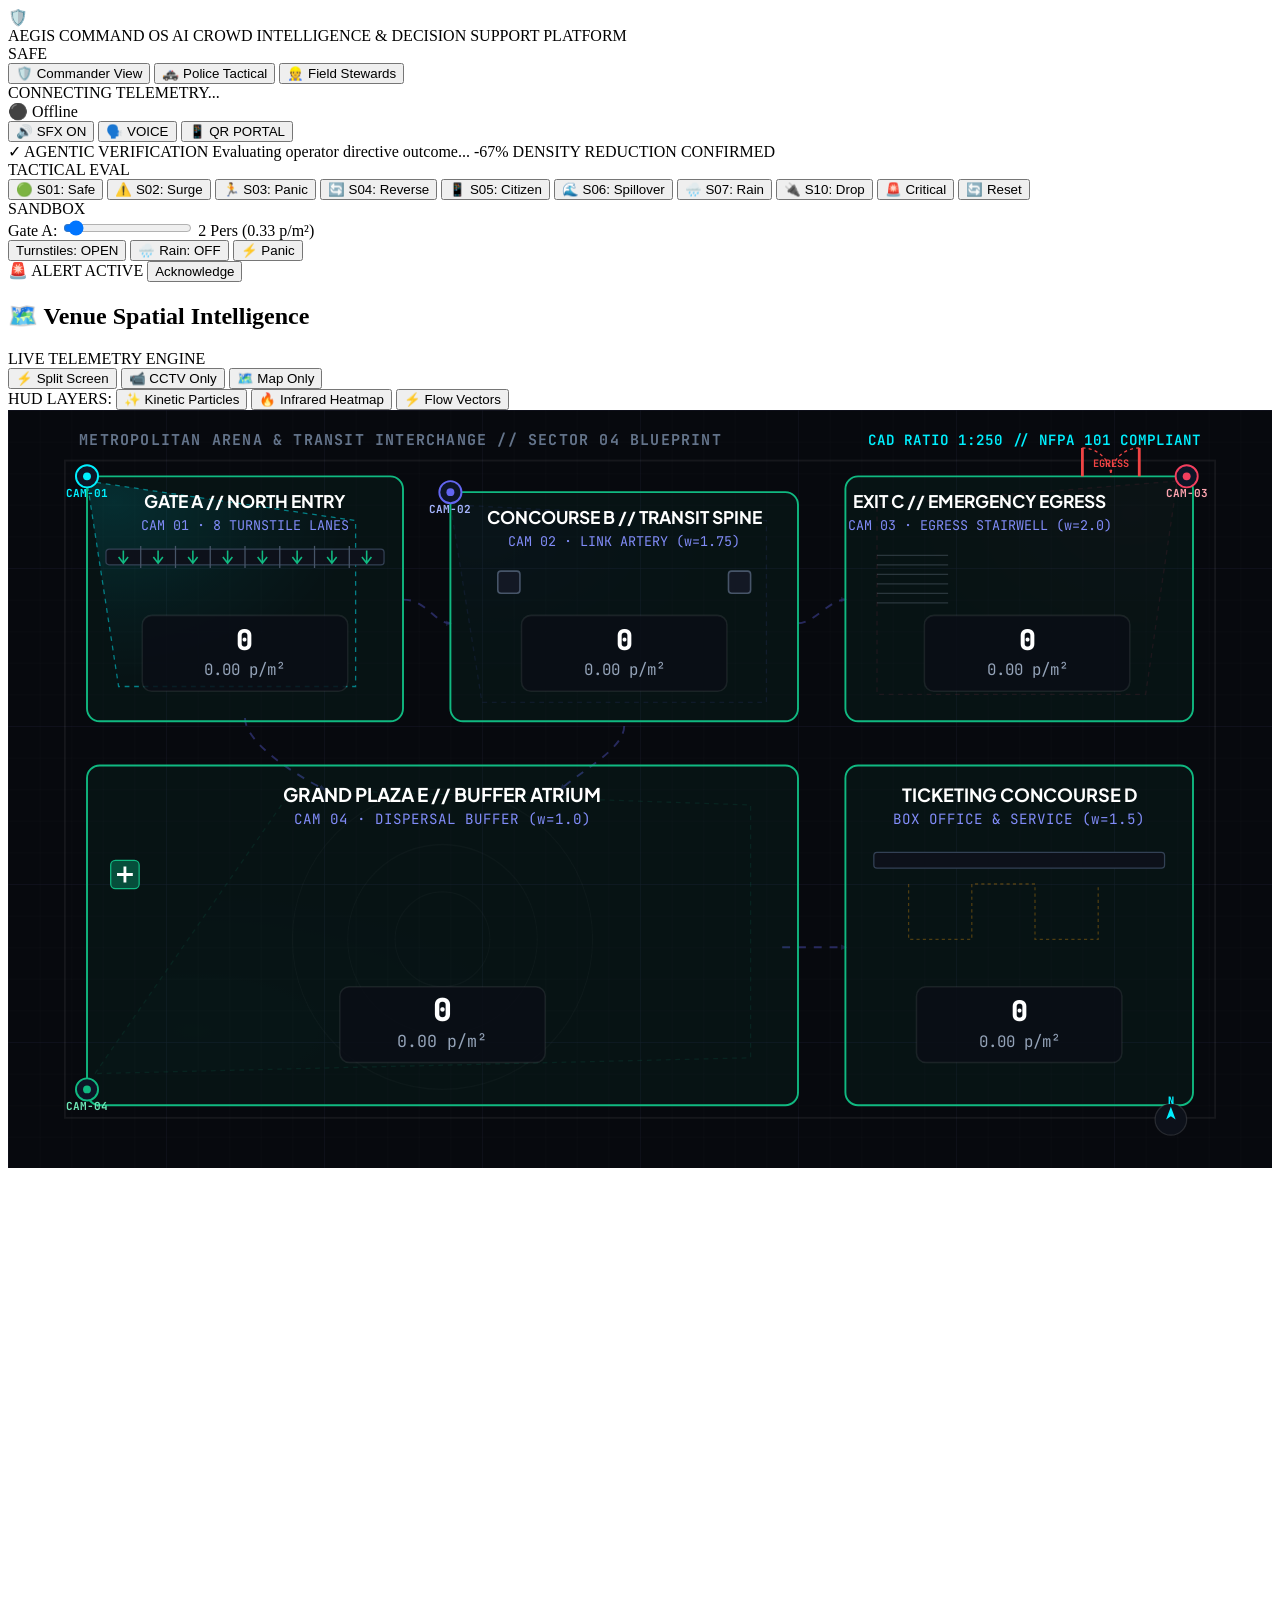
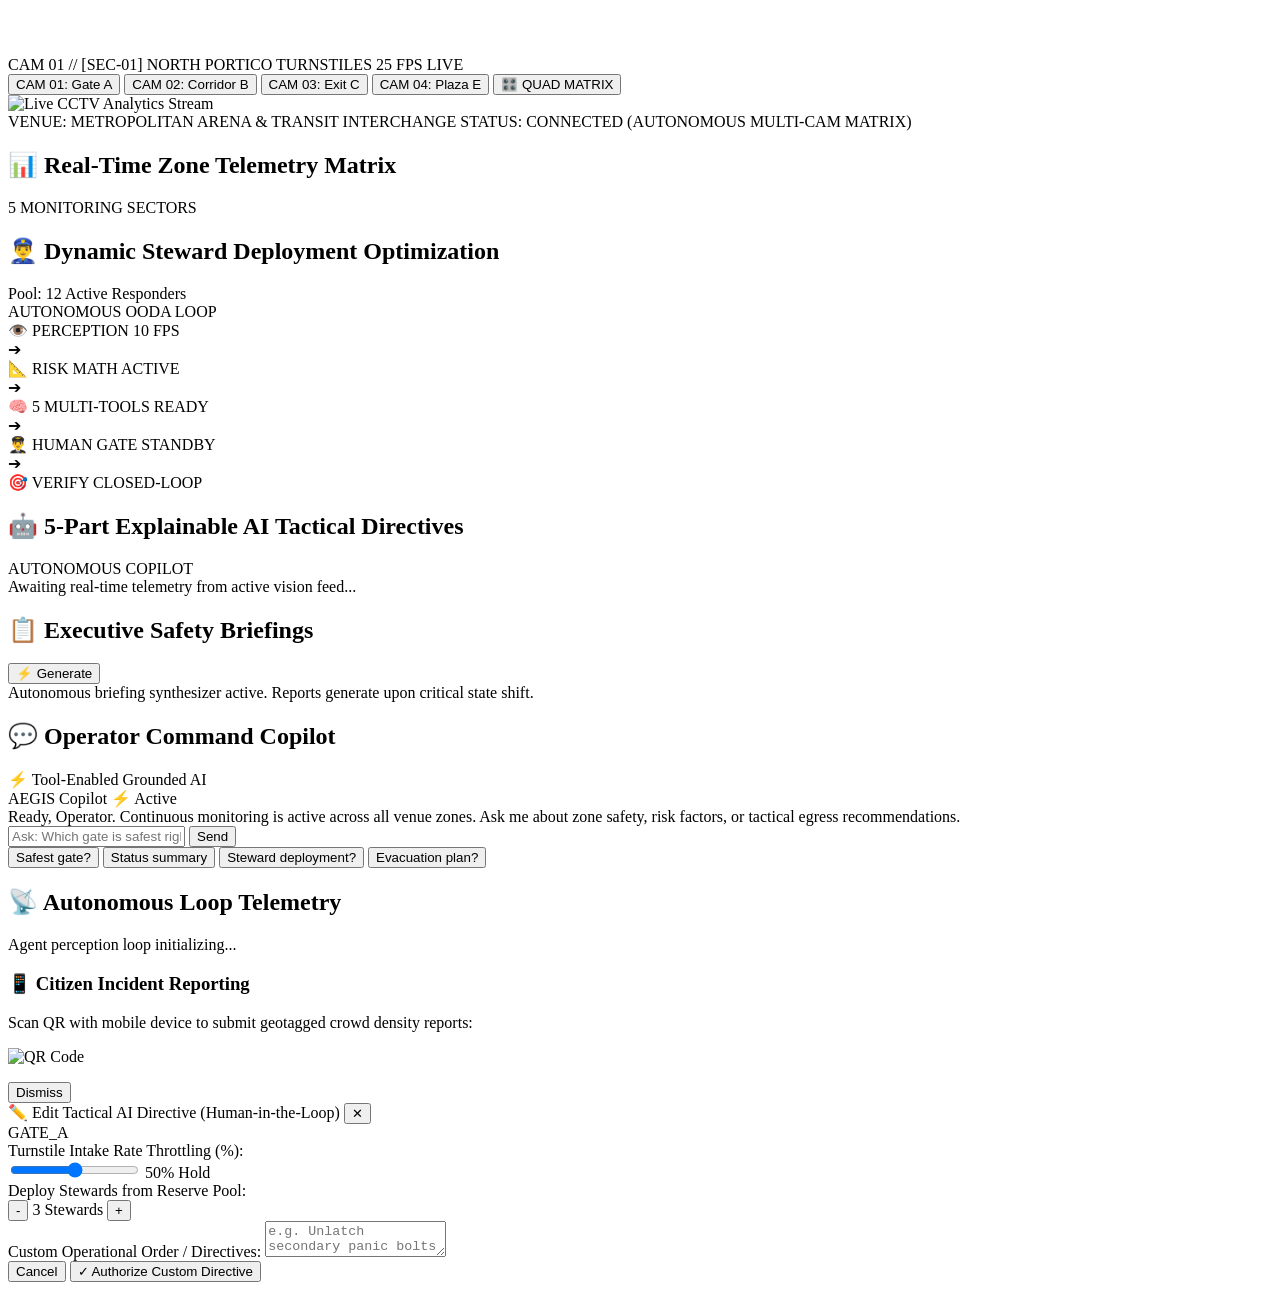
==== commit 81e59ee4: "fix(ui): clean up dashboard layout, consolidate tactical toolbar, align 5-column grids and populate " ====
--- a/frontend/index.html
+++ b/frontend/index.html
@@ -8,7 +8,7 @@
     <link rel="preconnect" href="https://fonts.googleapis.com">
     <link rel="preconnect" href="https://fonts.gstatic.com" crossorigin>
     <link href="https://fonts.googleapis.com/css2?family=JetBrains+Mono:wght@400;500;600;700;800&family=Plus+Jakarta+Sans:wght@400;500;600;700;800&display=swap" rel="stylesheet">
-    <link rel="stylesheet" href="/static/style.css?v=4.0">
+    <link rel="stylesheet" href="/static/style.css?v=5.1">
 </head>
 <body>
     <!-- Ambient Viewport Edge Vignette (Dynamic Red/Amber/Cyan Glow) -->
@@ -51,25 +51,46 @@
         </div>
     </div>
 
-    <!-- ====== DEMO SCENARIO EVALUATION DOCK ====== -->
-    <div id="demo-bar" class="demo-toolbar">
-        <div class="demo-title">
-            <span class="demo-pill">TACTICAL EVAL</span>
-            <span class="demo-label">Master Scenarios (S01 - S10):</span>
-        </div>
-        <div class="demo-buttons">
-            <button id="demo-normal" class="demo-btn btn-normal" type="button" title="S01: Safe baseline crowd density">🟢 S01: Safe</button>
-            <button id="demo-surge" class="demo-btn btn-surge" type="button" title="S02: Rapid Inflow Rush at Gate A">⚠️ S02: Gate A Surge</button>
-            <button id="demo-running" class="demo-btn btn-surge" type="button" title="S03: Running Panic in Corridor B">🏃 S03: Running Panic</button>
-            <button id="demo-reverse" class="demo-btn btn-surge" type="button" title="S04: Counter-flow at Exit C">🔄 S04: Reverse Flow</button>
-            <button id="demo-citizen" class="demo-btn btn-citizen" type="button" title="S05: Citizen QR hazard report">📱 S05: Citizen Report</button>
-            <button id="demo-spillover" class="demo-btn btn-critical" type="button" title="S06: Cross-Zone Spillover Propagation">🌊 S06: Spillover Wave</button>
-            <button id="demo-weather" class="demo-btn btn-normal" type="button" title="S07: Adverse Weather (+15% outdoor risk)">🌧️ S07: Rain Storm</button>
-            <button id="demo-disconnect" class="demo-btn btn-reset" type="button" title="S10: Camera Sensor Drop / Disconnect">🔌 S10: Sensor Drop</button>
-            <button id="demo-critical" class="demo-btn btn-critical" type="button" title="Direct Critical Hazard + 5-Part XAI Directive">🚨 Critical Directive</button>
-            <button id="demo-reset" class="demo-btn btn-reset" type="button" title="Reset all zones to baseline">🔄 Reset</button>
-        </div>
-        <div id="demo-toast" class="demo-toast hidden"></div>
+    <!-- ====== UNIFIED TACTICAL COMMAND RIBBON ====== -->
+    <div id="command-toolbar" class="command-toolbar">
+        <div class="cmd-group cmd-scenarios">
+            <span class="cmd-pill">TACTICAL EVAL</span>
+            <div class="cmd-scenario-buttons">
+                <button id="demo-normal" class="cmd-btn btn-normal active" type="button" title="S01: Safe baseline">🟢 S01: Safe</button>
+                <button id="demo-surge" class="cmd-btn btn-surge" type="button" title="S02: Rapid Inflow Rush at Gate A">⚠️ S02: Surge</button>
+                <button id="demo-running" class="cmd-btn btn-surge" type="button" title="S03: Running Panic in Corridor B">🏃 S03: Panic</button>
+                <button id="demo-reverse" class="cmd-btn btn-surge" type="button" title="S04: Counter-flow at Exit C">🔄 S04: Reverse</button>
+                <button id="demo-citizen" class="cmd-btn btn-citizen" type="button" title="S05: Citizen QR hazard report">📱 S05: Citizen</button>
+                <button id="demo-spillover" class="cmd-btn btn-critical" type="button" title="S06: Spillover Wave">🌊 S06: Spillover</button>
+                <button id="demo-weather" class="cmd-btn btn-normal" type="button" title="S07: Rain Storm (+15% risk)">🌧️ S07: Rain</button>
+                <button id="demo-disconnect" class="cmd-btn btn-reset" type="button" title="S10: Camera Sensor Drop">🔌 S10: Drop</button>
+                <button id="demo-critical" class="cmd-btn btn-critical" type="button" title="Direct Critical Hazard + 5-Part XAI Directive">🚨 Critical</button>
+                <button id="demo-reset" class="cmd-btn btn-reset" type="button" title="Reset all zones to baseline">🔄 Reset</button>
+            </div>
+            <div id="demo-toast" class="demo-toast hidden"></div>
+        </div>
+
+        <div class="cmd-divider"></div>
+
+        <div class="cmd-group cmd-sandbox">
+            <span class="cmd-pill pill-sandbox">SANDBOX</span>
+            <div class="cmd-slider-wrap">
+                <label for="sandbox-slider">Gate A:</label>
+                <input type="range" id="sandbox-slider" min="1" max="25" value="2" step="1">
+                <span id="sandbox-slider-val" class="cmd-val-pill">2 Pers (0.33 p/m²)</span>
+            </div>
+            <div class="cmd-toggle-wrap">
+                <button id="sandbox-turnstile-btn" class="cmd-btn btn-toggle" type="button" title="Toggle Turnstiles">
+                    <span class="sandbox-btn-dot"></span> Turnstiles: OPEN
+                </button>
+                <button id="sandbox-weather-btn" class="cmd-btn btn-toggle" type="button" title="Toggle Rain Factor">
+                    🌧️ Rain: OFF
+                </button>
+                <button id="sandbox-panic-btn" class="cmd-btn btn-panic" type="button" title="Inject Panic Crowd Run">
+                    ⚡ Panic
+                </button>
+            </div>
+        </div>
     </div>
 
     <!-- ====== CRITICAL ALERT BANNER ====== -->
@@ -78,34 +99,6 @@
         <span id="alert-text">ALERT ACTIVE</span>
         <button id="alert-dismiss" class="btn-sm">Acknowledge</button>
     </div>
-
-    <!-- ====== INTERACTIVE VENUE SANDBOX CONTROLLER ====== -->
-    <section class="sandbox-strip">
-        <div class="sandbox-inner">
-            <div class="sandbox-label-group">
-                <span class="sandbox-pill">LIVE SANDBOX</span>
-                <span class="sandbox-sub">Tactile Stress Testing:</span>
-            </div>
-            
-            <div class="sandbox-control">
-                <label for="sandbox-slider">Gate A Crowd Influx:</label>
-                <input type="range" id="sandbox-slider" min="1" max="25" value="2" step="1">
-                <span id="sandbox-slider-val" class="sandbox-val">2 Persons (0.33 p/m²)</span>
-            </div>
-
-            <div class="sandbox-toggles">
-                <button id="sandbox-turnstile-btn" class="sandbox-btn" type="button">
-                    <span class="sandbox-btn-dot"></span> Turnstiles: OPEN
-                </button>
-                <button id="sandbox-weather-btn" class="sandbox-btn" type="button">
-                    🌧️ Rain Factor: OFF
-                </button>
-                <button id="sandbox-panic-btn" class="sandbox-btn panic" type="button">
-                    ⚡ Inject Panic
-                </button>
-            </div>
-        </div>
-    </section>
 
     <!-- ====== MAIN COMMAND WORKSPACE ====== -->
     <main id="main-content">
@@ -581,6 +574,6 @@
         </div>
     </div>
 
-    <script src="/static/app.js?v=4.0"></script>
+    <script src="/static/app.js?v=5.0"></script>
 </body>
 </html>
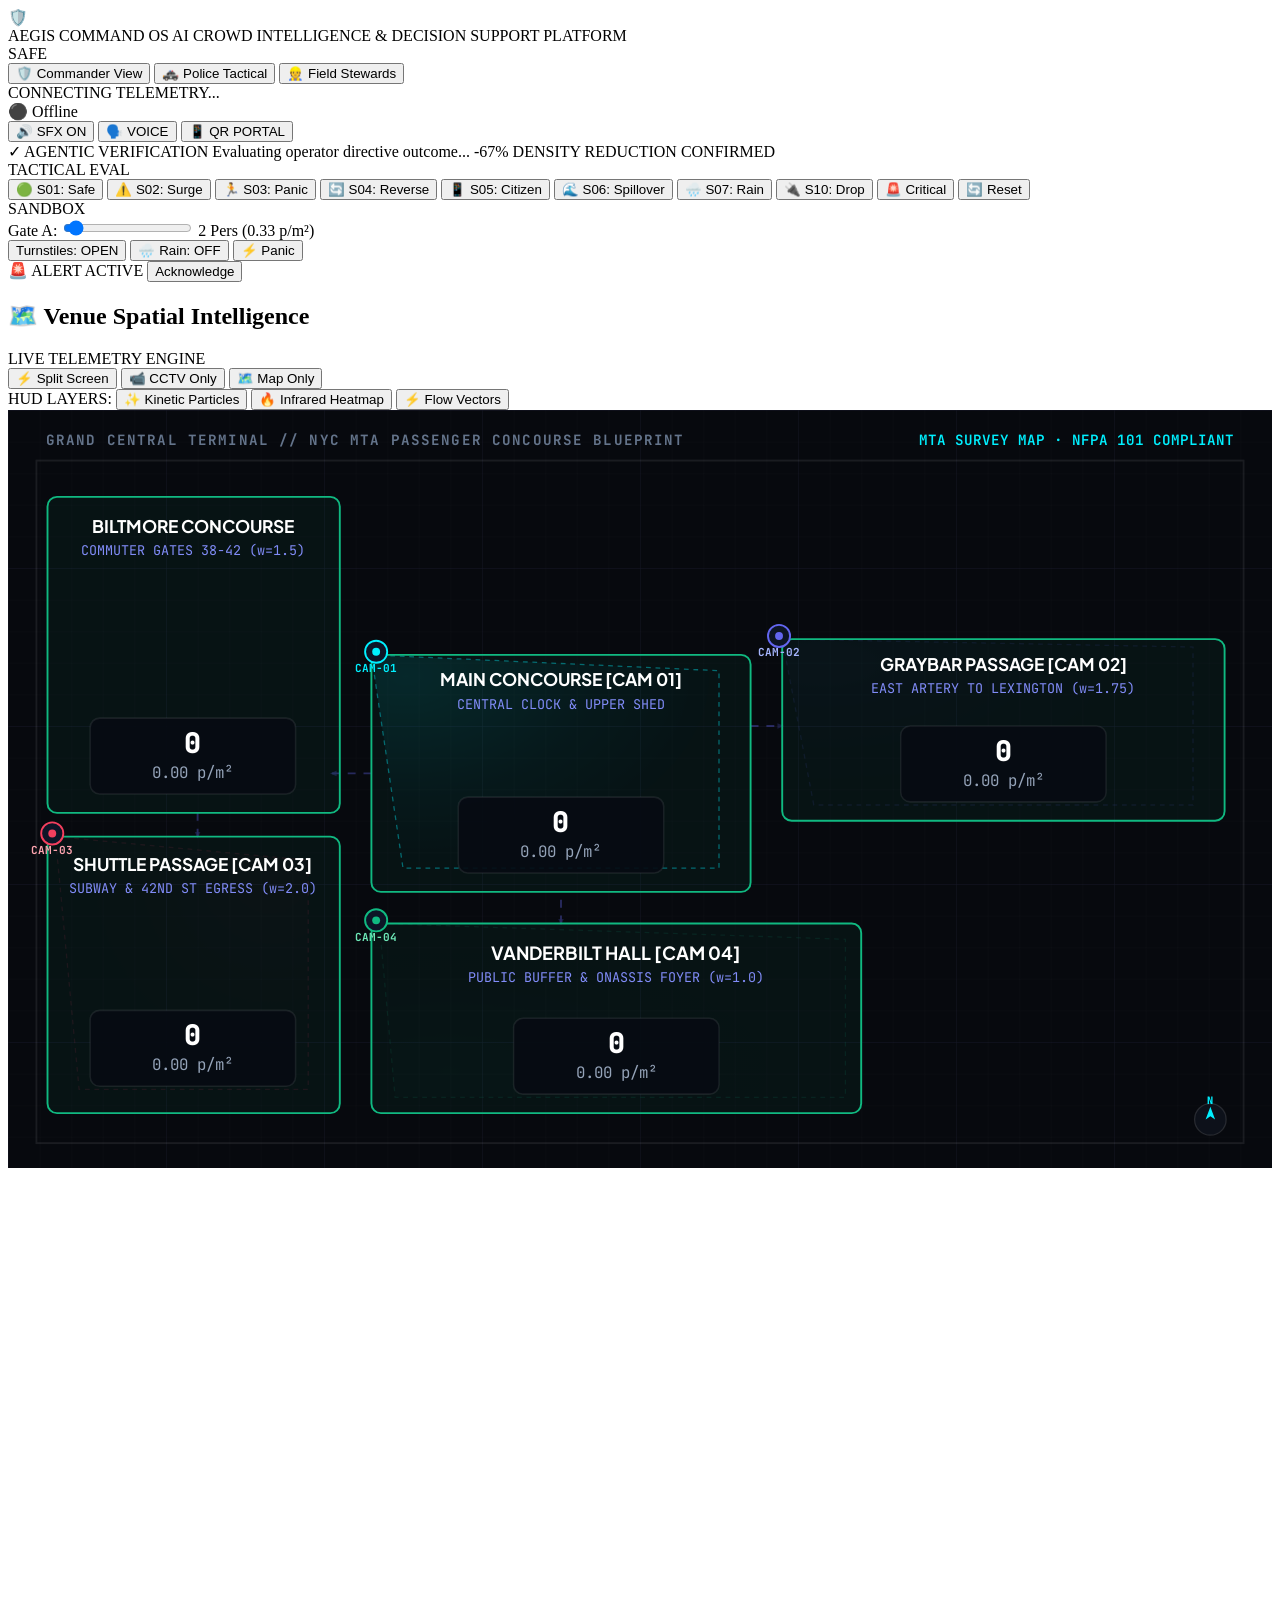
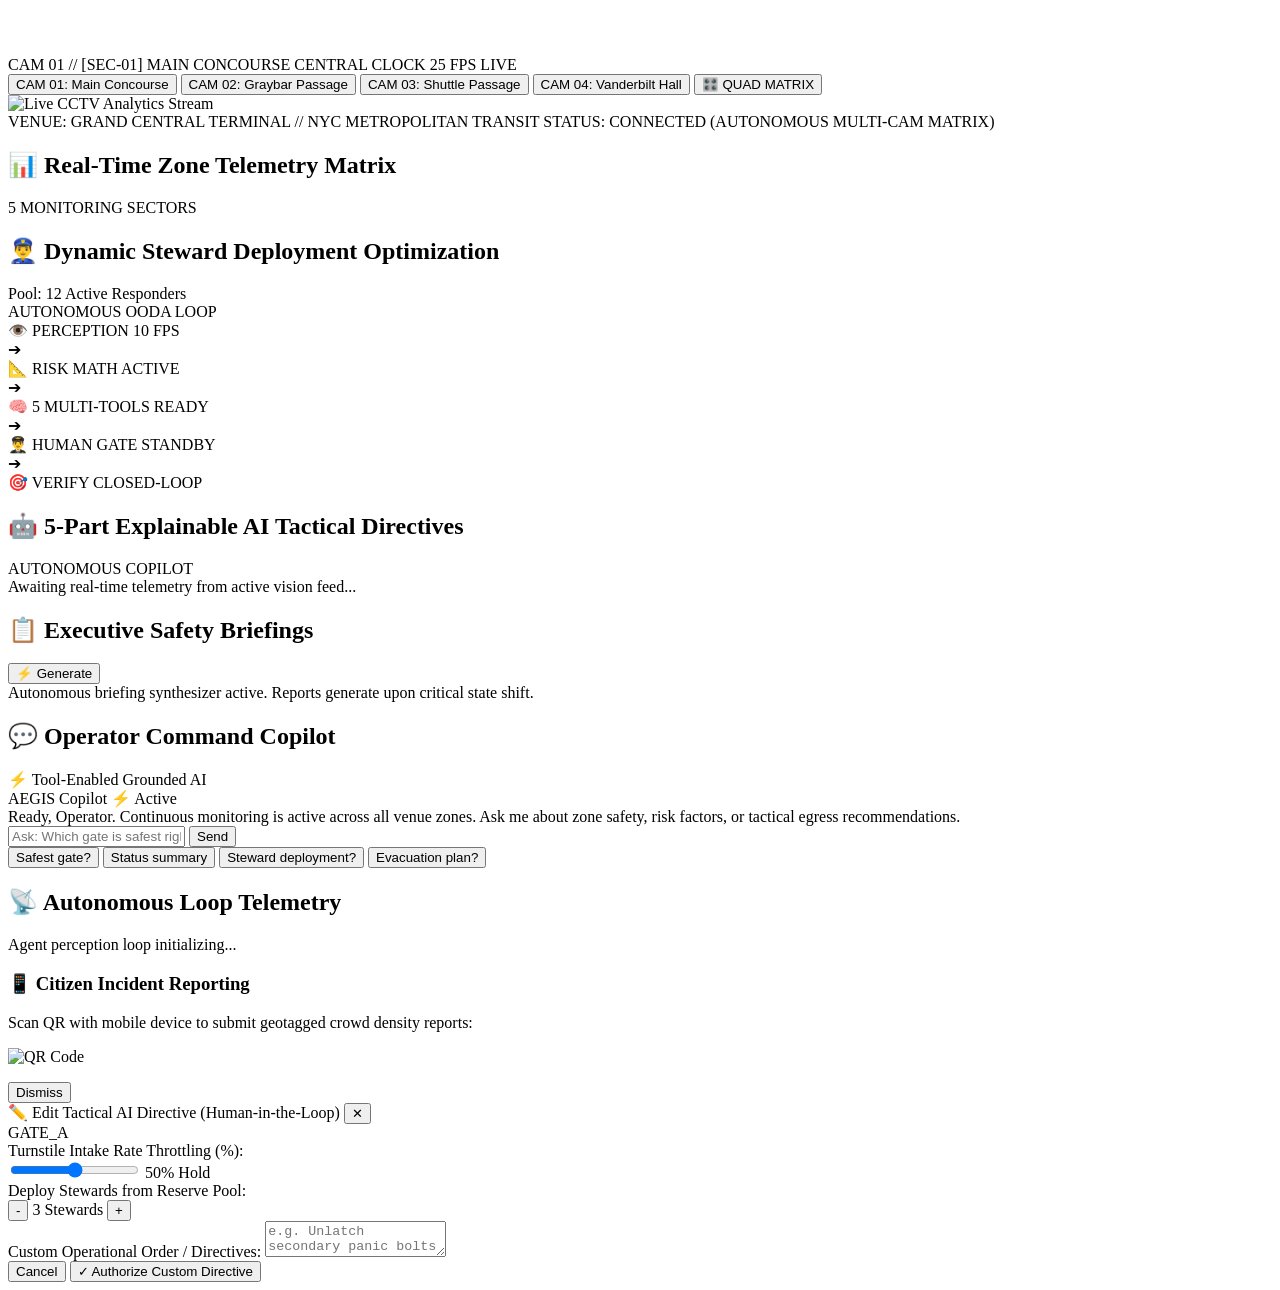
==== commit 7de08dfc: "feat: Integrate authentic Grand Central Terminal online blueprint map and multi-source CCTV streams" ====
--- a/frontend/index.html
+++ b/frontend/index.html
@@ -8,7 +8,7 @@
     <link rel="preconnect" href="https://fonts.googleapis.com">
     <link rel="preconnect" href="https://fonts.gstatic.com" crossorigin>
     <link href="https://fonts.googleapis.com/css2?family=JetBrains+Mono:wght@400;500;600;700;800&family=Plus+Jakarta+Sans:wght@400;500;600;700;800&display=swap" rel="stylesheet">
-    <link rel="stylesheet" href="/static/style.css?v=5.1">
+    <link rel="stylesheet" href="/static/style.css?v=6.0">
 </head>
 <body>
     <!-- Ambient Viewport Edge Vignette (Dynamic Red/Amber/Cyan Glow) -->
@@ -174,194 +174,135 @@
                             <rect x="0" y="0" width="800" height="480" fill="url(#cad-grid-fine)"/>
                             <rect x="0" y="0" width="800" height="480" fill="url(#cad-grid-major)"/>
 
+                            <!-- AUTHENTIC GRAND CENTRAL TERMINAL FLOOR PLAN BASEMAP (OFFICIAL MTA BLUEPRINT) -->
+                            <image href="/static/grand_central_floorplan.png" x="18" y="32" width="764" height="432" preserveAspectRatio="none" opacity="0.32" style="filter: brightness(0.9) contrast(1.15);"/>
+
                             <!-- Architectural Outer Perimeter Border -->
-                            <rect x="36" y="32" width="728" height="416" fill="none" stroke="rgba(255, 255, 255, 0.06)" stroke-width="1.2"/>
+                            <rect x="18" y="32" width="764" height="432" fill="none" stroke="rgba(255, 255, 255, 0.08)" stroke-width="1.2"/>
 
                             <!-- CAD Header (Clear of all rooms, y=20) -->
                             <g class="cad-header-title">
-                                <text x="45" y="22" fill="#64748b" font-size="9.5" font-family="'JetBrains Mono', monospace" font-weight="700" letter-spacing="0.08em">
-                                    METROPOLITAN ARENA &amp; TRANSIT INTERCHANGE // SECTOR 04 BLUEPRINT
+                                <text x="24" y="22" fill="#64748b" font-size="9" font-family="'JetBrains Mono', monospace" font-weight="700" letter-spacing="0.08em">
+                                    GRAND CENTRAL TERMINAL // NYC MTA PASSENGER CONCOURSE BLUEPRINT
                                 </text>
-                                <text x="755" y="22" text-anchor="end" fill="#00f0ff" font-size="9" font-family="'JetBrains Mono', monospace" font-weight="600">
-                                    CAD RATIO 1:250 // NFPA 101 COMPLIANT
+                                <text x="776" y="22" text-anchor="end" fill="#00f0ff" font-size="9" font-family="'JetBrains Mono', monospace" font-weight="600">
+                                    MTA SURVEY MAP · NFPA 101 COMPLIANT
                                 </text>
                             </g>
 
                             <!-- ==================== CAMERA FRUSTUM SIGHTLINE CONES ==================== -->
                             <g id="camera-frustums" class="cctv-frustums">
                                 <g id="cam1-cone-group" class="cam-cone-group active">
-                                    <polygon id="cam1-fov" points="50,45 220,70 220,175 70,175" fill="url(#cam1-fov-grad)" stroke="#00f0ff" stroke-width="0.8" stroke-dasharray="3,3" opacity="0.5"/>
+                                    <polygon id="cam1-fov" points="230,155 450,165 450,290 250,290" fill="url(#cam1-fov-grad)" stroke="#00f0ff" stroke-width="0.8" stroke-dasharray="3,3" opacity="0.4"/>
                                 </g>
                                 <g id="cam2-cone-group" class="cam-cone-group">
-                                    <polygon id="cam2-fov" points="280,60 480,70 480,185 300,185" fill="url(#cam2-fov-grad)" stroke="#6366f1" stroke-width="0.8" stroke-dasharray="3,3" opacity="0.1"/>
+                                    <polygon id="cam2-fov" points="490,145 750,150 750,250 510,250" fill="url(#cam2-fov-grad)" stroke="#6366f1" stroke-width="0.8" stroke-dasharray="3,3" opacity="0.1"/>
                                 </g>
                                 <g id="cam3-cone-group" class="cam-cone-group">
-                                    <polygon id="cam3-fov" points="740,45 550,60 550,180 720,180" fill="url(#cam3-fov-grad)" stroke="#f43f5e" stroke-width="0.8" stroke-dasharray="3,3" opacity="0.1"/>
+                                    <polygon id="cam3-fov" points="30,270 190,285 190,430 45,430" fill="url(#cam3-fov-grad)" stroke="#f43f5e" stroke-width="0.8" stroke-dasharray="3,3" opacity="0.1"/>
                                 </g>
                                 <g id="cam4-cone-group" class="cam-cone-group">
-                                    <polygon id="cam4-fov" points="55,420 180,240 470,250 470,410" fill="url(#cam4-fov-grad)" stroke="#10b981" stroke-width="0.8" stroke-dasharray="3,3" opacity="0.1"/>
+                                    <polygon id="cam4-fov" points="235,325 530,335 530,435 245,435" fill="url(#cam4-fov-grad)" stroke="#10b981" stroke-width="0.8" stroke-dasharray="3,3" opacity="0.1"/>
                                 </g>
                             </g>
 
-                            <!-- Adjacency Transit Flow Dynamic Vector Curves -->
+                            <!-- Transit Flow Dynamic Vector Curves -->
                             <g id="flow-transit-lines" stroke="#6366f1" stroke-width="1.2" stroke-dasharray="5,5" fill="none" opacity="0.35">
-                                <path d="M 250 120 C 265 120, 270 135, 280 135" marker-end="url(#arrow-flow)"/>
-                                <path d="M 150 195 C 150 210, 180 230, 200 240" marker-end="url(#arrow-flow)"/>
-                                <path d="M 500 135 C 510 135, 520 120, 530 120" marker-end="url(#arrow-flow)"/>
-                                <path d="M 390 200 C 390 215, 360 230, 350 240" marker-end="url(#arrow-flow)"/>
-                                <path d="M 490 340 L 530 340" marker-end="url(#arrow-flow)"/>
+                                <path d="M 470 200 L 490 200" marker-end="url(#arrow-flow)"/>
+                                <path d="M 230 230 L 205 230" marker-end="url(#arrow-flow)"/>
+                                <path d="M 350 310 L 350 325" marker-end="url(#arrow-flow)"/>
+                                <path d="M 120 255 L 120 270" marker-end="url(#arrow-flow)"/>
                             </g>
 
                             <!-- ==================== ARCHITECTURAL SECTORS & TELEMETRY ==================== -->
                             <g id="zone-polygons">
-                                <!-- SECTOR 1: Gate A (North Turnstiles) -->
+                                <!-- SECTOR 1: Gate A (Main Concourse) -->
                                 <g class="zone-group" data-zone="gate_a">
-                                    <rect x="50" y="42" width="200" height="155" rx="8" class="zone-poly" id="poly-gate_a" fill="rgba(16, 185, 129, 0.05)" stroke="#10b981" stroke-width="1.2"/>
-                                    <!-- Header -->
-                                    <text x="150" y="62" text-anchor="middle" fill="#ffffff" font-size="11" font-family="'Plus Jakarta Sans', sans-serif" font-weight="700">GATE A // NORTH ENTRY</text>
-                                    <text x="150" y="76" text-anchor="middle" fill="#818cf8" font-size="8.5" font-family="'JetBrains Mono', monospace">CAM 01 · 8 TURNSTILE LANES</text>
-
-                                    <!-- Turnstile Array Graphics (Clean, uncollided) -->
-                                    <g class="turnstile-bank" transform="translate(62, 88)">
-                                        <rect x="0" y="0" width="176" height="10" fill="#0d111a" stroke="#334155" stroke-width="0.8" rx="2"/>
-                                        <line x1="22" y1="-2" x2="22" y2="12" stroke="#475569" stroke-width="0.8"/>
-                                        <line x1="44" y1="-2" x2="44" y2="12" stroke="#475569" stroke-width="0.8"/>
-                                        <line x1="66" y1="-2" x2="66" y2="12" stroke="#475569" stroke-width="0.8"/>
-                                        <line x1="88" y1="-2" x2="88" y2="12" stroke="#475569" stroke-width="0.8"/>
-                                        <line x1="110" y1="-2" x2="110" y2="12" stroke="#475569" stroke-width="0.8"/>
-                                        <line x1="132" y1="-2" x2="132" y2="12" stroke="#475569" stroke-width="0.8"/>
-                                        <line x1="154" y1="-2" x2="154" y2="12" stroke="#475569" stroke-width="0.8"/>
-                                        <!-- Directional teeth -->
-                                        <path d="M 11 1 L 11 9 M 8 5 L 11 9 L 14 5" stroke="#10b981" stroke-width="1" fill="none"/>
-                                        <path d="M 33 1 L 33 9 M 30 5 L 33 9 L 36 5" stroke="#10b981" stroke-width="1" fill="none"/>
-                                        <path d="M 55 1 L 55 9 M 52 5 L 55 9 L 58 5" stroke="#10b981" stroke-width="1" fill="none"/>
-                                        <path d="M 77 1 L 77 9 M 74 5 L 77 9 L 80 5" stroke="#10b981" stroke-width="1" fill="none"/>
-                                        <path d="M 99 1 L 99 9 M 96 5 L 99 9 L 102 5" stroke="#10b981" stroke-width="1" fill="none"/>
-                                        <path d="M 121 1 L 121 9 M 118 5 L 121 9 L 124 5" stroke="#10b981" stroke-width="1" fill="none"/>
-                                        <path d="M 143 1 L 143 9 M 140 5 L 143 9 L 146 5" stroke="#10b981" stroke-width="1" fill="none"/>
-                                        <path d="M 165 1 L 165 9 M 162 5 L 165 9 L 168 5" stroke="#10b981" stroke-width="1" fill="none"/>
-                                    </g>
-
-                                    <!-- Telemetry Badge (Dedicated lower space) -->
-                                    <rect x="85" y="130" width="130" height="48" rx="6" fill="rgba(10, 14, 22, 0.85)" stroke="rgba(255, 255, 255, 0.08)"/>
-                                    <text x="150" y="152" text-anchor="middle" fill="#ffffff" font-size="18" font-family="'JetBrains Mono', monospace" font-weight="800" id="map-count-gate_a">0</text>
-                                    <text x="150" y="168" text-anchor="middle" fill="#94a3b8" font-size="10" font-family="'JetBrains Mono', monospace" id="map-density-gate_a">0.00 p/m²</text>
-                                    <text x="150" y="186" text-anchor="middle" fill="#f59e0b" font-size="8.5" font-family="'JetBrains Mono', monospace" font-weight="700" id="map-ttc-gate_a"></text>
-                                </g>
-
-                                <!-- SECTOR 2: Corridor B (Central Concourse Spine) -->
+                                    <rect x="230" y="155" width="240" height="150" rx="6" class="zone-poly" id="poly-gate_a" fill="rgba(16, 185, 129, 0.05)" stroke="#10b981" stroke-width="1.2"/>
+                                    <text x="350" y="175" text-anchor="middle" fill="#ffffff" font-size="11" font-family="'Plus Jakarta Sans', sans-serif" font-weight="700">MAIN CONCOURSE [CAM 01]</text>
+                                    <text x="350" y="189" text-anchor="middle" fill="#818cf8" font-size="8.5" font-family="'JetBrains Mono', monospace">CENTRAL CLOCK &amp; UPPER SHED</text>
+
+                                    <!-- Telemetry Badge -->
+                                    <rect x="285" y="245" width="130" height="48" rx="6" fill="rgba(6, 10, 18, 0.9)" stroke="rgba(255, 255, 255, 0.08)"/>
+                                    <text x="350" y="267" text-anchor="middle" fill="#ffffff" font-size="18" font-family="'JetBrains Mono', monospace" font-weight="800" id="map-count-gate_a">0</text>
+                                    <text x="350" y="283" text-anchor="middle" fill="#94a3b8" font-size="10" font-family="'JetBrains Mono', monospace" id="map-density-gate_a">0.00 p/m²</text>
+                                    <text x="350" y="299" text-anchor="middle" fill="#f59e0b" font-size="8.5" font-family="'JetBrains Mono', monospace" font-weight="700" id="map-ttc-gate_a"></text>
+                                </g>
+
+                                <!-- SECTOR 2: Corridor B (Graybar Passage) -->
                                 <g class="zone-group" data-zone="corridor_b">
-                                    <rect x="280" y="52" width="220" height="145" rx="8" class="zone-poly" id="poly-corridor_b" fill="rgba(16, 185, 129, 0.05)" stroke="#10b981" stroke-width="1.2"/>
-                                    <text x="390" y="72" text-anchor="middle" fill="#ffffff" font-size="11" font-family="'Plus Jakarta Sans', sans-serif" font-weight="700">CONCOURSE B // TRANSIT SPINE</text>
-                                    <text x="390" y="86" text-anchor="middle" fill="#818cf8" font-size="8.5" font-family="'JetBrains Mono', monospace">CAM 02 · LINK ARTERY (w=1.75)</text>
-
-                                    <!-- Two Concrete Structural Columns -->
-                                    <rect x="310" y="102" width="14" height="14" rx="2" fill="#131824" stroke="#475569" stroke-width="1"/>
-                                    <rect x="456" y="102" width="14" height="14" rx="2" fill="#131824" stroke="#475569" stroke-width="1"/>
+                                    <rect x="490" y="145" width="280" height="115" rx="6" class="zone-poly" id="poly-corridor_b" fill="rgba(16, 185, 129, 0.05)" stroke="#10b981" stroke-width="1.2"/>
+                                    <text x="630" y="165" text-anchor="middle" fill="#ffffff" font-size="11" font-family="'Plus Jakarta Sans', sans-serif" font-weight="700">GRAYBAR PASSAGE [CAM 02]</text>
+                                    <text x="630" y="179" text-anchor="middle" fill="#818cf8" font-size="8.5" font-family="'JetBrains Mono', monospace">EAST ARTERY TO LEXINGTON (w=1.75)</text>
 
                                     <!-- Telemetry Badge -->
-                                    <rect x="325" y="130" width="130" height="48" rx="6" fill="rgba(10, 14, 22, 0.85)" stroke="rgba(255, 255, 255, 0.08)"/>
-                                    <text x="390" y="152" text-anchor="middle" fill="#ffffff" font-size="18" font-family="'JetBrains Mono', monospace" font-weight="800" id="map-count-corridor_b">0</text>
-                                    <text x="390" y="168" text-anchor="middle" fill="#94a3b8" font-size="10" font-family="'JetBrains Mono', monospace" id="map-density-corridor_b">0.00 p/m²</text>
-                                    <text x="390" y="186" text-anchor="middle" fill="#f59e0b" font-size="8.5" font-family="'JetBrains Mono', monospace" font-weight="700" id="map-ttc-corridor_b"></text>
-                                </g>
-
-                                <!-- SECTOR 3: Exit C (Emergency Egress) -->
+                                    <rect x="565" y="200" width="130" height="48" rx="6" fill="rgba(6, 10, 18, 0.9)" stroke="rgba(255, 255, 255, 0.08)"/>
+                                    <text x="630" y="222" text-anchor="middle" fill="#ffffff" font-size="18" font-family="'JetBrains Mono', monospace" font-weight="800" id="map-count-corridor_b">0</text>
+                                    <text x="630" y="238" text-anchor="middle" fill="#94a3b8" font-size="10" font-family="'JetBrains Mono', monospace" id="map-density-corridor_b">0.00 p/m²</text>
+                                    <text x="630" y="254" text-anchor="middle" fill="#f59e0b" font-size="8.5" font-family="'JetBrains Mono', monospace" font-weight="700" id="map-ttc-corridor_b"></text>
+                                </g>
+
+                                <!-- SECTOR 3: Exit C (Shuttle Passage) -->
                                 <g class="zone-group" data-zone="exit_c">
-                                    <rect x="530" y="42" width="220" height="155" rx="8" class="zone-poly" id="poly-exit_c" fill="rgba(16, 185, 129, 0.05)" stroke="#10b981" stroke-width="1.2"/>
-                                    <!-- Double Emergency Outward Doors (top edge, no overlap) -->
-                                    <line x1="680" y1="42" x2="680" y2="24" stroke="#ef4444" stroke-width="1.8"/>
-                                    <path d="M 680 24 A 18 18 0 0 1 698 42" stroke="#ef4444" stroke-width="0.8" stroke-dasharray="2,2" fill="none"/>
-                                    <line x1="716" y1="42" x2="716" y2="24" stroke="#ef4444" stroke-width="1.8"/>
-                                    <path d="M 716 24 A 18 18 0 0 0 698 42" stroke="#ef4444" stroke-width="0.8" stroke-dasharray="2,2" fill="none"/>
-                                    <text x="698" y="36" text-anchor="middle" fill="#ef4444" font-size="6.5" font-family="'JetBrains Mono', monospace" font-weight="700">EGRESS</text>
-
-                                    <text x="615" y="62" text-anchor="middle" fill="#ffffff" font-size="11" font-family="'Plus Jakarta Sans', sans-serif" font-weight="700">EXIT C // EMERGENCY EGRESS</text>
-                                    <text x="615" y="76" text-anchor="middle" fill="#818cf8" font-size="8.5" font-family="'JetBrains Mono', monospace">CAM 03 · EGRESS STAIRWELL (w=2.0)</text>
-
-                                    <!-- Stair Treads -->
-                                    <g stroke="rgba(148, 163, 184, 0.25)" stroke-width="0.8">
-                                        <line x1="550" y1="92" x2="595" y2="92"/>
-                                        <line x1="550" y1="98" x2="595" y2="98"/>
-                                        <line x1="550" y1="104" x2="595" y2="104"/>
-                                        <line x1="550" y1="110" x2="595" y2="110"/>
-                                        <line x1="550" y1="116" x2="595" y2="116"/>
-                                        <line x1="550" y1="122" x2="595" y2="122"/>
-                                    </g>
+                                    <rect x="25" y="270" width="185" height="175" rx="6" class="zone-poly" id="poly-exit_c" fill="rgba(16, 185, 129, 0.05)" stroke="#10b981" stroke-width="1.2"/>
+                                    <text x="117" y="292" text-anchor="middle" fill="#ffffff" font-size="11" font-family="'Plus Jakarta Sans', sans-serif" font-weight="700">SHUTTLE PASSAGE [CAM 03]</text>
+                                    <text x="117" y="306" text-anchor="middle" fill="#818cf8" font-size="8.5" font-family="'JetBrains Mono', monospace">SUBWAY &amp; 42ND ST EGRESS (w=2.0)</text>
 
                                     <!-- Telemetry Badge -->
-                                    <rect x="580" y="130" width="130" height="48" rx="6" fill="rgba(10, 14, 22, 0.85)" stroke="rgba(255, 255, 255, 0.08)"/>
-                                    <text x="645" y="152" text-anchor="middle" fill="#ffffff" font-size="18" font-family="'JetBrains Mono', monospace" font-weight="800" id="map-count-exit_c">0</text>
-                                    <text x="645" y="168" text-anchor="middle" fill="#94a3b8" font-size="10" font-family="'JetBrains Mono', monospace" id="map-density-exit_c">0.00 p/m²</text>
-                                    <text x="645" y="186" text-anchor="middle" fill="#f59e0b" font-size="8.5" font-family="'JetBrains Mono', monospace" font-weight="700" id="map-ttc-exit_c"></text>
-                                </g>
-
-                                <!-- SECTOR 4: Grand Plaza E (Buffer Atrium) -->
+                                    <rect x="52" y="380" width="130" height="48" rx="6" fill="rgba(6, 10, 18, 0.9)" stroke="rgba(255, 255, 255, 0.08)"/>
+                                    <text x="117" y="402" text-anchor="middle" fill="#ffffff" font-size="18" font-family="'JetBrains Mono', monospace" font-weight="800" id="map-count-exit_c">0</text>
+                                    <text x="117" y="418" text-anchor="middle" fill="#94a3b8" font-size="10" font-family="'JetBrains Mono', monospace" id="map-density-exit_c">0.00 p/m²</text>
+                                    <text x="117" y="434" text-anchor="middle" fill="#f59e0b" font-size="8.5" font-family="'JetBrains Mono', monospace" font-weight="700" id="map-ttc-exit_c"></text>
+                                </g>
+
+                                <!-- SECTOR 4: Ground E (Vanderbilt Hall) -->
                                 <g class="zone-group" data-zone="ground_e">
-                                    <rect x="50" y="225" width="450" height="215" rx="8" class="zone-poly" id="poly-ground_e" fill="rgba(16, 185, 129, 0.05)" stroke="#10b981" stroke-width="1.2"/>
-                                    <text x="275" y="248" text-anchor="middle" fill="#ffffff" font-size="12" font-family="'Plus Jakarta Sans', sans-serif" font-weight="700">GRAND PLAZA E // BUFFER ATRIUM</text>
-                                    <text x="275" y="262" text-anchor="middle" fill="#818cf8" font-size="9" font-family="'JetBrains Mono', monospace">CAM 04 · DISPERSAL BUFFER (w=1.0)</text>
-
-                                    <!-- Concentric Radial Floor Rings (Clean in open floor area) -->
-                                    <circle cx="275" cy="335" r="30" fill="none" stroke="rgba(255, 255, 255, 0.025)" stroke-width="0.8"/>
-                                    <circle cx="275" cy="335" r="60" fill="none" stroke="rgba(255, 255, 255, 0.025)" stroke-width="0.8"/>
-                                    <circle cx="275" cy="335" r="95" fill="none" stroke="rgba(255, 255, 255, 0.025)" stroke-width="0.8"/>
-
-                                    <!-- Medical Station (Corner placement, no collision) -->
-                                    <g transform="translate(65, 285)">
-                                        <rect x="0" y="0" width="18" height="18" rx="3" fill="#064e3b" stroke="#10b981" stroke-width="0.8"/>
-                                        <path d="M 9 4 L 9 14 M 4 9 L 14 9" stroke="#ffffff" stroke-width="1.8"/>
-                                    </g>
+                                    <rect x="230" y="325" width="310" height="120" rx="6" class="zone-poly" id="poly-ground_e" fill="rgba(16, 185, 129, 0.05)" stroke="#10b981" stroke-width="1.2"/>
+                                    <text x="385" y="348" text-anchor="middle" fill="#ffffff" font-size="11.5" font-family="'Plus Jakarta Sans', sans-serif" font-weight="700">VANDERBILT HALL [CAM 04]</text>
+                                    <text x="385" y="362" text-anchor="middle" fill="#818cf8" font-size="8.5" font-family="'JetBrains Mono', monospace">PUBLIC BUFFER &amp; ONASSIS FOYER (w=1.0)</text>
 
                                     <!-- Telemetry Badge -->
-                                    <rect x="210" y="365" width="130" height="48" rx="6" fill="rgba(10, 14, 22, 0.85)" stroke="rgba(255, 255, 255, 0.08)"/>
-                                    <text x="275" y="387" text-anchor="middle" fill="#ffffff" font-size="20" font-family="'JetBrains Mono', monospace" font-weight="800" id="map-count-ground_e">0</text>
-                                    <text x="275" y="403" text-anchor="middle" fill="#94a3b8" font-size="10.5" font-family="'JetBrains Mono', monospace" id="map-density-ground_e">0.00 p/m²</text>
-                                    <text x="275" y="420" text-anchor="middle" fill="#f59e0b" font-size="9" font-family="'JetBrains Mono', monospace" font-weight="700" id="map-ttc-ground_e"></text>
-                                </g>
-
-                                <!-- SECTOR 5: Counter D (Box Office Concourse) -->
+                                    <rect x="320" y="385" width="130" height="48" rx="6" fill="rgba(6, 10, 18, 0.9)" stroke="rgba(255, 255, 255, 0.08)"/>
+                                    <text x="385" y="407" text-anchor="middle" fill="#ffffff" font-size="18" font-family="'JetBrains Mono', monospace" font-weight="800" id="map-count-ground_e">0</text>
+                                    <text x="385" y="423" text-anchor="middle" fill="#94a3b8" font-size="10" font-family="'JetBrains Mono', monospace" id="map-density-ground_e">0.00 p/m²</text>
+                                    <text x="385" y="439" text-anchor="middle" fill="#f59e0b" font-size="8.5" font-family="'JetBrains Mono', monospace" font-weight="700" id="map-ttc-ground_e"></text>
+                                </g>
+
+                                <!-- SECTOR 5: Counter D (Biltmore Concourse) -->
                                 <g class="zone-group" data-zone="counter_d">
-                                    <rect x="530" y="225" width="220" height="215" rx="8" class="zone-poly" id="poly-counter_d" fill="rgba(16, 185, 129, 0.05)" stroke="#10b981" stroke-width="1.2"/>
-                                    <text x="640" y="248" text-anchor="middle" fill="#ffffff" font-size="11.5" font-family="'Plus Jakarta Sans', sans-serif" font-weight="700">TICKETING CONCOURSE D</text>
-                                    <text x="640" y="262" text-anchor="middle" fill="#818cf8" font-size="9" font-family="'JetBrains Mono', monospace">BOX OFFICE &amp; SERVICE (w=1.5)</text>
-
-                                    <!-- Clean Service Wickets Bar -->
-                                    <rect x="548" y="280" width="184" height="10" fill="#0d111a" stroke="#334155" stroke-width="0.8" rx="2"/>
-                                    <!-- Queue Stanchion Lines (Clean, no overlap) -->
-                                    <g stroke="rgba(245, 158, 11, 0.3)" stroke-width="0.8" stroke-dasharray="2,2" fill="none">
-                                        <path d="M 570 300 L 570 335 L 610 335 L 610 300 L 650 300 L 650 335 L 690 335 L 690 300"/>
-                                    </g>
+                                    <rect x="25" y="55" width="185" height="200" rx="6" class="zone-poly" id="poly-counter_d" fill="rgba(16, 185, 129, 0.05)" stroke="#10b981" stroke-width="1.2"/>
+                                    <text x="117" y="78" text-anchor="middle" fill="#ffffff" font-size="11" font-family="'Plus Jakarta Sans', sans-serif" font-weight="700">BILTMORE CONCOURSE</text>
+                                    <text x="117" y="92" text-anchor="middle" fill="#818cf8" font-size="8.5" font-family="'JetBrains Mono', monospace">COMMUTER GATES 38-42 (w=1.5)</text>
 
                                     <!-- Telemetry Badge -->
-                                    <rect x="575" y="365" width="130" height="48" rx="6" fill="rgba(10, 14, 22, 0.85)" stroke="rgba(255, 255, 255, 0.08)"/>
-                                    <text x="640" y="387" text-anchor="middle" fill="#ffffff" font-size="18" font-family="'JetBrains Mono', monospace" font-weight="800" id="map-count-counter_d">0</text>
-                                    <text x="640" y="403" text-anchor="middle" fill="#94a3b8" font-size="10" font-family="'JetBrains Mono', monospace" id="map-density-counter_d">0.00 p/m²</text>
-                                    <text x="640" y="420" text-anchor="middle" fill="#f59e0b" font-size="9" font-family="'JetBrains Mono', monospace" font-weight="700" id="map-ttc-counter_d"></text>
+                                    <rect x="52" y="195" width="130" height="48" rx="6" fill="rgba(6, 10, 18, 0.9)" stroke="rgba(255, 255, 255, 0.08)"/>
+                                    <text x="117" y="217" text-anchor="middle" fill="#ffffff" font-size="18" font-family="'JetBrains Mono', monospace" font-weight="800" id="map-count-counter_d">0</text>
+                                    <text x="117" y="233" text-anchor="middle" fill="#94a3b8" font-size="10" font-family="'JetBrains Mono', monospace" id="map-density-counter_d">0.00 p/m²</text>
+                                    <text x="117" y="249" text-anchor="middle" fill="#f59e0b" font-size="8.5" font-family="'JetBrains Mono', monospace" font-weight="700" id="map-ttc-counter_d"></text>
                                 </g>
                             </g>
 
                             <!-- ==================== INTERACTIVE CCTV CAMERA GLYPHS ==================== -->
                             <g id="camera-glyphs" class="cctv-camera-icons" cursor="pointer">
-                                <g class="cam-glyph active" id="glyph-cam1" data-cam="cam1" transform="translate(42, 34)">
+                                <g class="cam-glyph active" id="glyph-cam1" data-cam="cam1" transform="translate(225, 145)">
                                     <circle cx="8" cy="8" r="7" fill="#0d1527" stroke="#00f0ff" stroke-width="1.2"/>
                                     <circle cx="8" cy="8" r="2.5" fill="#00f0ff"/>
                                     <text x="8" y="21" text-anchor="middle" fill="#00f0ff" font-size="7" font-family="'JetBrains Mono', monospace" font-weight="700">CAM-01</text>
                                 </g>
 
-                                <g class="cam-glyph" id="glyph-cam2" data-cam="cam2" transform="translate(272, 44)">
+                                <g class="cam-glyph" id="glyph-cam2" data-cam="cam2" transform="translate(480, 135)">
                                     <circle cx="8" cy="8" r="7" fill="#0d1527" stroke="#6366f1" stroke-width="1.2"/>
                                     <circle cx="8" cy="8" r="2.5" fill="#6366f1"/>
                                     <text x="8" y="21" text-anchor="middle" fill="#a5b4fc" font-size="7" font-family="'JetBrains Mono', monospace" font-weight="700">CAM-02</text>
                                 </g>
 
-                                <g class="cam-glyph" id="glyph-cam3" data-cam="cam3" transform="translate(738, 34)">
+                                <g class="cam-glyph" id="glyph-cam3" data-cam="cam3" transform="translate(20, 260)">
                                     <circle cx="8" cy="8" r="7" fill="#0d1527" stroke="#f43f5e" stroke-width="1.2"/>
                                     <circle cx="8" cy="8" r="2.5" fill="#f43f5e"/>
                                     <text x="8" y="21" text-anchor="middle" fill="#fda4af" font-size="7" font-family="'JetBrains Mono', monospace" font-weight="700">CAM-03</text>
                                 </g>
 
-                                <g class="cam-glyph" id="glyph-cam4" data-cam="cam4" transform="translate(42, 422)">
+                                <g class="cam-glyph" id="glyph-cam4" data-cam="cam4" transform="translate(225, 315)">
                                     <circle cx="8" cy="8" r="7" fill="#0d1527" stroke="#10b981" stroke-width="1.2"/>
                                     <circle cx="8" cy="8" r="2.5" fill="#10b981"/>
                                     <text x="8" y="21" text-anchor="middle" fill="#6ee7b7" font-size="7" font-family="'JetBrains Mono', monospace" font-weight="700">CAM-04</text>
@@ -369,7 +310,7 @@
                             </g>
 
                             <!-- Clean Bottom Scale & Compass -->
-                            <g class="cad-cartography" transform="translate(720, 435)">
+                            <g class="cad-cartography" transform="translate(745, 435)">
                                 <circle cx="16" cy="14" r="10" fill="#0d111a" stroke="rgba(255,255,255,0.12)" stroke-width="0.8"/>
                                 <path d="M 16 6 L 19 14 L 16 12 L 13 14 z" fill="#00f0ff"/>
                                 <text x="16" y="4" text-anchor="middle" fill="#00f0ff" font-size="6.5" font-family="'JetBrains Mono', monospace" font-weight="800">N</text>
@@ -385,21 +326,21 @@
                         <div class="cctv-hud-header">
                             <div class="cctv-header-top">
                                 <span class="cctv-rec-dot"></span>
-                                <span class="cctv-cam-title" id="cctv-cam-title">CAM 01 // [SEC-01] NORTH PORTICO TURNSTILES</span>
+                                <span class="cctv-cam-title" id="cctv-cam-title">CAM 01 // [SEC-01] MAIN CONCOURSE CENTRAL CLOCK</span>
                                 <span class="cctv-badge">25 FPS LIVE</span>
                             </div>
                             <!-- Multi-Camera Tactical Channel Selector -->
                             <div class="cctv-cam-selector">
-                                <button class="cctv-cam-btn active" data-cam="cam1" type="button">CAM 01: Gate A</button>
-                                <button class="cctv-cam-btn" data-cam="cam2" type="button">CAM 02: Corridor B</button>
-                                <button class="cctv-cam-btn" data-cam="cam3" type="button">CAM 03: Exit C</button>
-                                <button class="cctv-cam-btn" data-cam="cam4" type="button">CAM 04: Plaza E</button>
+                                <button class="cctv-cam-btn active" data-cam="cam1" type="button">CAM 01: Main Concourse</button>
+                                <button class="cctv-cam-btn" data-cam="cam2" type="button">CAM 02: Graybar Passage</button>
+                                <button class="cctv-cam-btn" data-cam="cam3" type="button">CAM 03: Shuttle Passage</button>
+                                <button class="cctv-cam-btn" data-cam="cam4" type="button">CAM 04: Vanderbilt Hall</button>
                                 <button class="cctv-cam-btn quad" data-cam="quad" type="button">🎛️ QUAD MATRIX</button>
                             </div>
                         </div>
                         <img id="cctv-stream-img" src="/api/video/feed?channel=cam1" alt="Live CCTV Analytics Stream" class="cctv-stream-img">
                         <div class="cctv-hud-footer">
-                            <span>VENUE: METROPOLITAN ARENA &amp; TRANSIT INTERCHANGE</span>
+                            <span>VENUE: GRAND CENTRAL TERMINAL // NYC METROPOLITAN TRANSIT</span>
                             <span id="cctv-status-indicator">STATUS: CONNECTED (AUTONOMOUS MULTI-CAM MATRIX)</span>
                         </div>
                     </div>
@@ -574,6 +515,6 @@
         </div>
     </div>
 
-    <script src="/static/app.js?v=5.0"></script>
+    <script src="/static/app.js?v=6.0"></script>
 </body>
 </html>
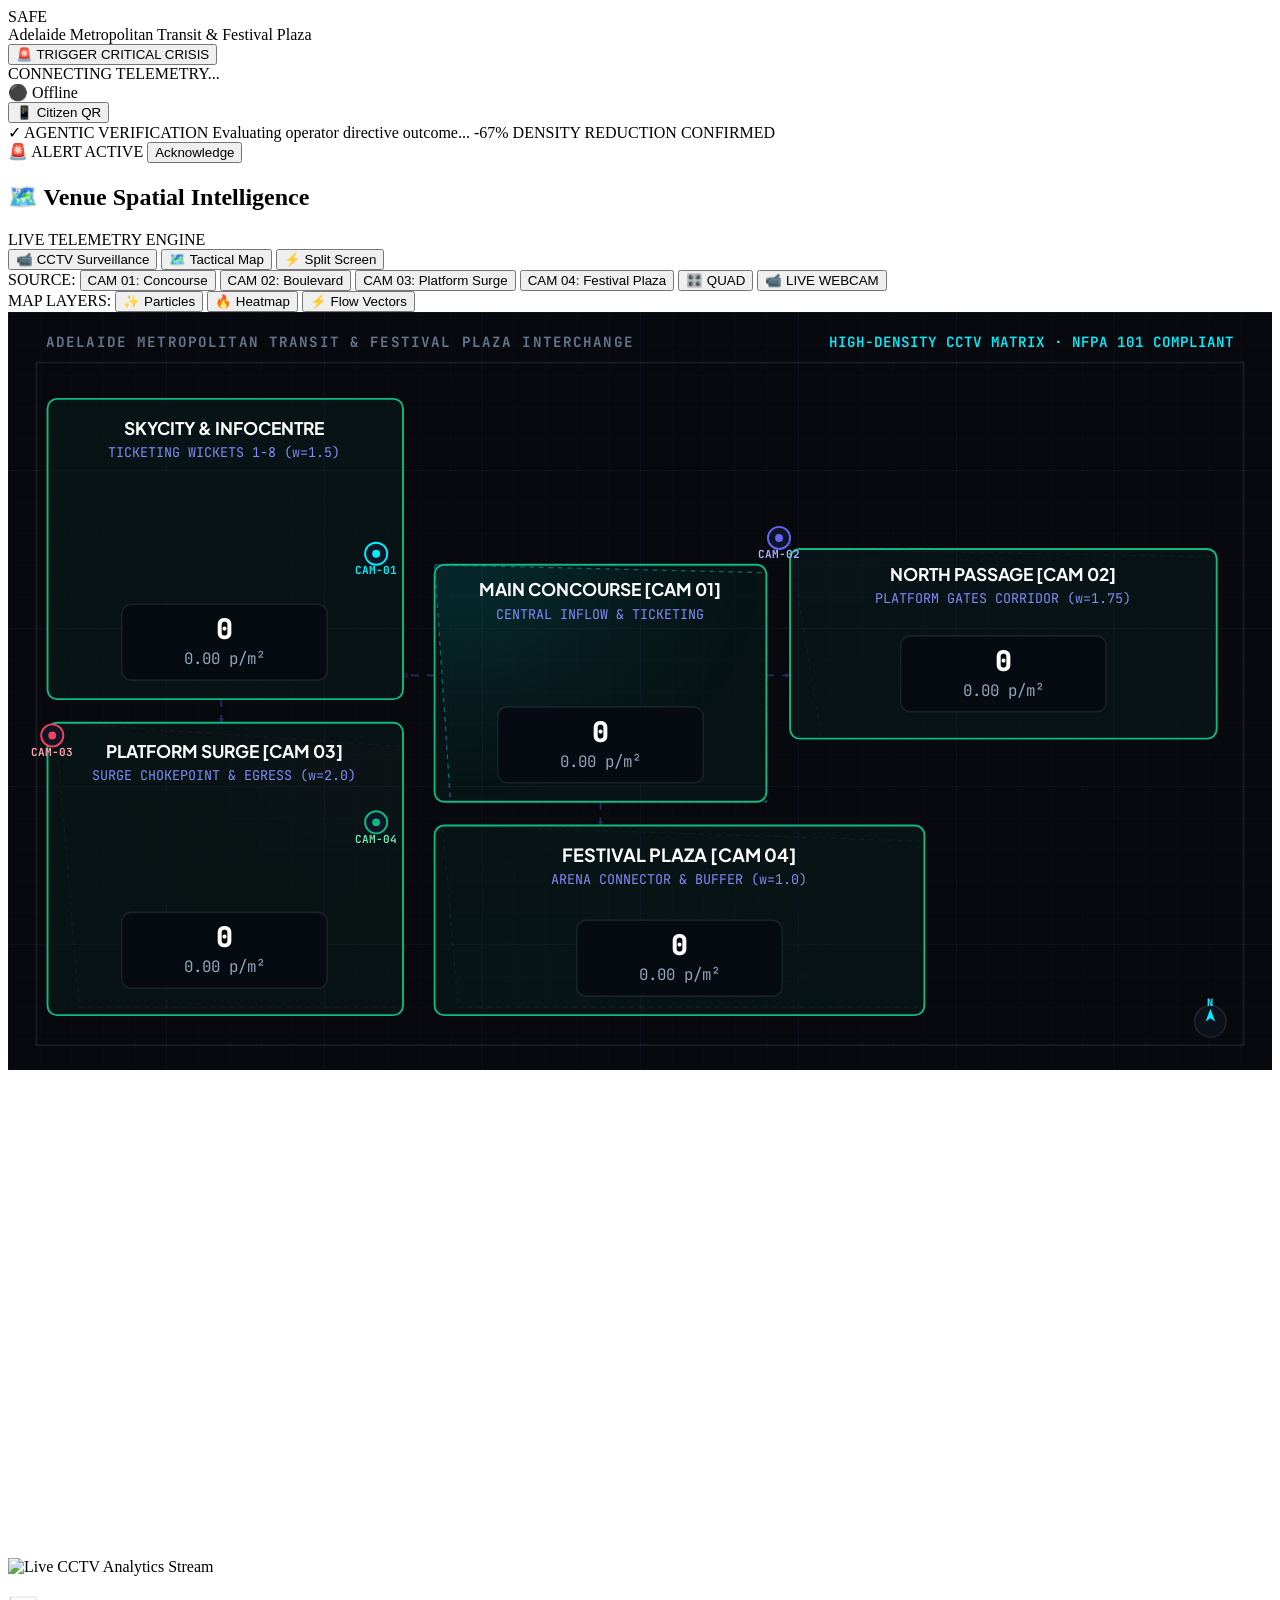
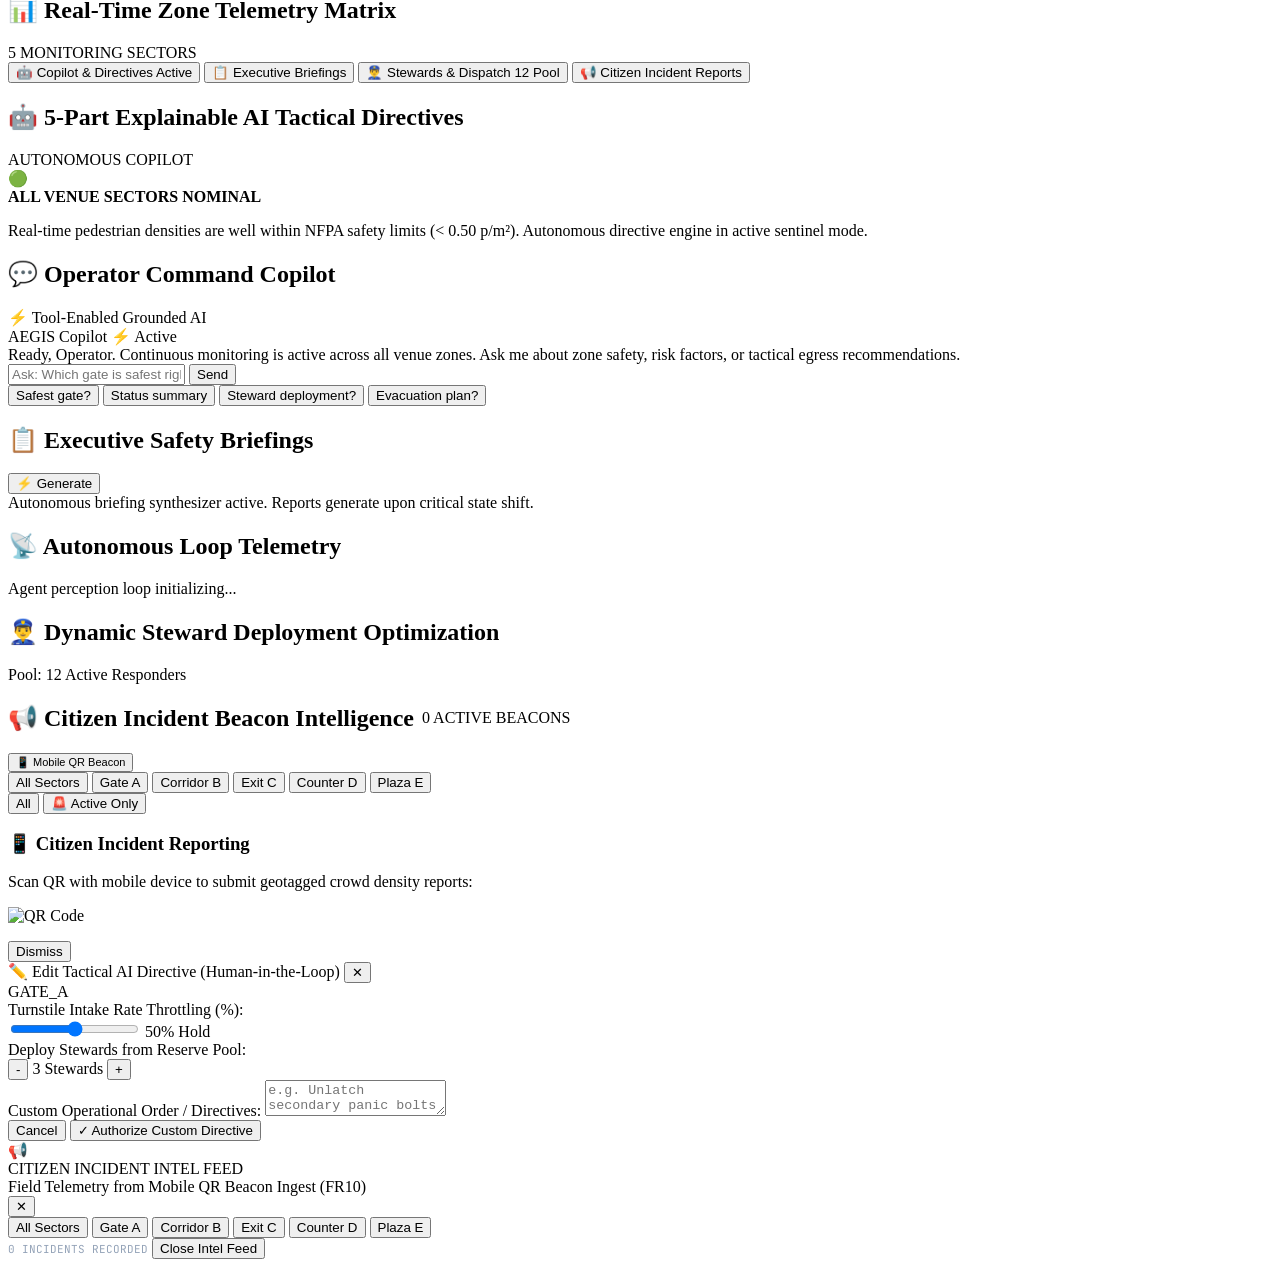
==== commit 34aeb8e2: "feat: complete AEGIS autonomous crowd intelligence platform with multi-model cascade, closed-loop HI" ====
--- a/frontend/index.html
+++ b/frontend/index.html
@@ -8,7 +8,7 @@
     <link rel="preconnect" href="https://fonts.googleapis.com">
     <link rel="preconnect" href="https://fonts.gstatic.com" crossorigin>
     <link href="https://fonts.googleapis.com/css2?family=JetBrains+Mono:wght@400;500;600;700;800&family=Plus+Jakarta+Sans:wght@400;500;600;700;800&display=swap" rel="stylesheet">
-    <link rel="stylesheet" href="/static/style.css?v=6.0">
+    <link rel="stylesheet" href="/static/style.css?v=6.2">
 </head>
 <body>
     <!-- Ambient Viewport Edge Vignette (Dynamic Red/Amber/Cyan Glow) -->
@@ -17,28 +17,22 @@
     <!-- ====== TOP COMMAND BAR ====== -->
     <header id="header">
         <div class="header-left">
-            <div class="logo">
-                <span class="logo-badge">🛡️</span>
-                <div class="logo-title-group">
-                    <span class="logo-text">AEGIS COMMAND OS</span>
-                    <span class="logo-subtitle">AI CROWD INTELLIGENCE &amp; DECISION SUPPORT PLATFORM</span>
-                </div>
-            </div>
             <div id="venue-status" class="venue-badge safe">SAFE</div>
-        </div>
+            <span class="venue-title-subtle">Adelaide Metropolitan Transit &amp; Festival Plaza</span>
+        </div>
+
         <div class="header-center">
-            <div class="role-switcher">
-                <button id="role-chief" class="role-btn active" type="button" title="Chief Commander Master View">🛡️ Commander View</button>
-                <button id="role-police" class="role-btn" type="button" title="Police & Security Tactical Egress">🚓 Police Tactical</button>
-                <button id="role-volunteer" class="role-btn" type="button" title="Field Stewards Wayfinding View">👷 Field Stewards</button>
-            </div>
+            <!-- Master Tactical Crisis Toggle Switch -->
+            <button id="master-crisis-toggle" class="btn-tactical-crisis" type="button" title="Execute High-Impact Critical Crisis Sandbox Simulation">
+                <span class="crisis-beacon"></span>
+                <span id="crisis-toggle-text" class="crisis-text">🚨 TRIGGER CRITICAL CRISIS</span>
+            </button>
+        </div>
+
+        <div class="header-right">
             <span id="clock" class="hud-clock">CONNECTING TELEMETRY...</span>
-        </div>
-        <div class="header-right">
             <div id="connection-status" class="conn-badge offline">⚫ Offline</div>
-            <button id="sfx-toggle-btn" class="btn-icon active" title="Toggle Tactical Web Audio Synthesizer">🔊 SFX ON</button>
-            <button id="mute-btn" class="btn-icon" title="Toggle Voice Alert Synthesizer">🗣️ VOICE</button>
-            <button id="qr-btn" class="btn-icon" title="Open Citizen Report QR Code">📱 QR PORTAL</button>
+            <button id="qr-btn" class="btn-action-pill" title="Open Citizen Report QR Code">📱 Citizen QR</button>
         </div>
     </header>
 
@@ -51,47 +45,7 @@
         </div>
     </div>
 
-    <!-- ====== UNIFIED TACTICAL COMMAND RIBBON ====== -->
-    <div id="command-toolbar" class="command-toolbar">
-        <div class="cmd-group cmd-scenarios">
-            <span class="cmd-pill">TACTICAL EVAL</span>
-            <div class="cmd-scenario-buttons">
-                <button id="demo-normal" class="cmd-btn btn-normal active" type="button" title="S01: Safe baseline">🟢 S01: Safe</button>
-                <button id="demo-surge" class="cmd-btn btn-surge" type="button" title="S02: Rapid Inflow Rush at Gate A">⚠️ S02: Surge</button>
-                <button id="demo-running" class="cmd-btn btn-surge" type="button" title="S03: Running Panic in Corridor B">🏃 S03: Panic</button>
-                <button id="demo-reverse" class="cmd-btn btn-surge" type="button" title="S04: Counter-flow at Exit C">🔄 S04: Reverse</button>
-                <button id="demo-citizen" class="cmd-btn btn-citizen" type="button" title="S05: Citizen QR hazard report">📱 S05: Citizen</button>
-                <button id="demo-spillover" class="cmd-btn btn-critical" type="button" title="S06: Spillover Wave">🌊 S06: Spillover</button>
-                <button id="demo-weather" class="cmd-btn btn-normal" type="button" title="S07: Rain Storm (+15% risk)">🌧️ S07: Rain</button>
-                <button id="demo-disconnect" class="cmd-btn btn-reset" type="button" title="S10: Camera Sensor Drop">🔌 S10: Drop</button>
-                <button id="demo-critical" class="cmd-btn btn-critical" type="button" title="Direct Critical Hazard + 5-Part XAI Directive">🚨 Critical</button>
-                <button id="demo-reset" class="cmd-btn btn-reset" type="button" title="Reset all zones to baseline">🔄 Reset</button>
-            </div>
-            <div id="demo-toast" class="demo-toast hidden"></div>
-        </div>
-
-        <div class="cmd-divider"></div>
-
-        <div class="cmd-group cmd-sandbox">
-            <span class="cmd-pill pill-sandbox">SANDBOX</span>
-            <div class="cmd-slider-wrap">
-                <label for="sandbox-slider">Gate A:</label>
-                <input type="range" id="sandbox-slider" min="1" max="25" value="2" step="1">
-                <span id="sandbox-slider-val" class="cmd-val-pill">2 Pers (0.33 p/m²)</span>
-            </div>
-            <div class="cmd-toggle-wrap">
-                <button id="sandbox-turnstile-btn" class="cmd-btn btn-toggle" type="button" title="Toggle Turnstiles">
-                    <span class="sandbox-btn-dot"></span> Turnstiles: OPEN
-                </button>
-                <button id="sandbox-weather-btn" class="cmd-btn btn-toggle" type="button" title="Toggle Rain Factor">
-                    🌧️ Rain: OFF
-                </button>
-                <button id="sandbox-panic-btn" class="cmd-btn btn-panic" type="button" title="Inject Panic Crowd Run">
-                    ⚡ Panic
-                </button>
-            </div>
-        </div>
-    </div>
+
 
     <!-- ====== CRITICAL ALERT BANNER ====== -->
     <div id="alert-banner" class="alert-banner hidden">
@@ -114,23 +68,35 @@
                     
                     <!-- View Mode Toggle -->
                     <div class="view-toggle-group">
-                        <button id="view-split-btn" class="view-btn active" type="button">⚡ Split Screen</button>
-                        <button id="view-cctv-btn" class="view-btn" type="button">📹 CCTV Only</button>
-                        <button id="view-map-btn" class="view-btn" type="button">🗺️ Map Only</button>
-                    </div>
-                </div>
-
-                <!-- Layer Selector for Map (Particles, Heatmap, Vector Wireframe) -->
-                <div class="map-layer-dock">
-                    <span class="layer-dock-label">HUD LAYERS:</span>
-                    <button id="layer-particles-btn" class="layer-btn active" type="button" title="Autonomous Kinetic Crowd Particle Physics">✨ Kinetic Particles</button>
-                    <button id="layer-heatmap-btn" class="layer-btn" type="button" title="Thermal Infrared Density Heatmap">🔥 Infrared Heatmap</button>
-                    <button id="layer-vectors-btn" class="layer-btn active" type="button" title="Wavefront Spillover Vectors">⚡ Flow Vectors</button>
-                </div>
-
-                <div class="spatial-views-wrapper split" id="spatial-wrapper">
+                        <button id="view-cctv-btn" class="view-btn active" type="button">📹 CCTV Surveillance</button>
+                        <button id="view-map-btn" class="view-btn" type="button">🗺️ Tactical Map</button>
+                        <button id="view-split-btn" class="view-btn" type="button">⚡ Split Screen</button>
+                    </div>
+                </div>
+
+                <!-- Unified Dynamic Dock for Camera Selection or Map Layers -->
+                <div class="spatial-control-dock">
+                    <div class="cctv-cam-selector" id="cctv-cam-selector">
+                        <span class="dock-label">SOURCE:</span>
+                        <button class="cctv-cam-btn active" data-cam="cam1" type="button">CAM 01: Concourse</button>
+                        <button class="cctv-cam-btn" data-cam="cam2" type="button">CAM 02: Boulevard</button>
+                        <button class="cctv-cam-btn" data-cam="cam3" type="button">CAM 03: Platform Surge</button>
+                        <button class="cctv-cam-btn" data-cam="cam4" type="button">CAM 04: Festival Plaza</button>
+                        <button class="cctv-cam-btn quad" data-cam="quad" type="button">🎛️ QUAD</button>
+                        <button class="cctv-cam-btn webcam" id="btn-webcam-toggle" data-cam="webcam" type="button" title="Capture live video from laptop camera with real-time detection">📹 LIVE WEBCAM</button>
+                    </div>
+
+                    <div class="map-layer-dock hidden" id="map-layer-dock">
+                        <span class="dock-label">MAP LAYERS:</span>
+                        <button id="layer-particles-btn" class="layer-btn active" type="button" title="Autonomous Kinetic Crowd Particle Physics">✨ Particles</button>
+                        <button id="layer-heatmap-btn" class="layer-btn" type="button" title="Thermal Infrared Density Heatmap">🔥 Heatmap</button>
+                        <button id="layer-vectors-btn" class="layer-btn active" type="button" title="Wavefront Spillover Vectors">⚡ Flow Vectors</button>
+                    </div>
+                </div>
+
+                <div class="spatial-views-wrapper" id="spatial-wrapper">
                     <!-- High-Tech Blueprint SVG + Particle Physics Canvas -->
-                    <div class="map-container" id="map-subview">
+                    <div class="map-container hidden" id="map-subview">
                         <svg id="venue-map" viewBox="0 0 800 480" xmlns="http://www.w3.org/2000/svg">
                             <defs>
                                 <!-- Clean CAD Blueprint Grid Patterns -->
@@ -174,8 +140,8 @@
                             <rect x="0" y="0" width="800" height="480" fill="url(#cad-grid-fine)"/>
                             <rect x="0" y="0" width="800" height="480" fill="url(#cad-grid-major)"/>
 
-                            <!-- AUTHENTIC GRAND CENTRAL TERMINAL FLOOR PLAN BASEMAP (OFFICIAL MTA BLUEPRINT) -->
-                            <image href="/static/grand_central_floorplan.png" x="18" y="32" width="764" height="432" preserveAspectRatio="none" opacity="0.32" style="filter: brightness(0.9) contrast(1.15);"/>
+                            <!-- AUTHENTIC ADELAIDE RAILWAY STATION & FESTIVAL PLAZA INTERCHANGE BASEMAP -->
+                            <image href="/static/adelaide_station_dark_map.png" x="18" y="32" width="764" height="432" preserveAspectRatio="none" opacity="0.35" style="filter: brightness(0.85) contrast(1.2);"/>
 
                             <!-- Architectural Outer Perimeter Border -->
                             <rect x="18" y="32" width="764" height="432" fill="none" stroke="rgba(255, 255, 255, 0.08)" stroke-width="1.2"/>
@@ -183,102 +149,102 @@
                             <!-- CAD Header (Clear of all rooms, y=20) -->
                             <g class="cad-header-title">
                                 <text x="24" y="22" fill="#64748b" font-size="9" font-family="'JetBrains Mono', monospace" font-weight="700" letter-spacing="0.08em">
-                                    GRAND CENTRAL TERMINAL // NYC MTA PASSENGER CONCOURSE BLUEPRINT
+                                    ADELAIDE METROPOLITAN TRANSIT &amp; FESTIVAL PLAZA INTERCHANGE
                                 </text>
                                 <text x="776" y="22" text-anchor="end" fill="#00f0ff" font-size="9" font-family="'JetBrains Mono', monospace" font-weight="600">
-                                    MTA SURVEY MAP · NFPA 101 COMPLIANT
+                                    HIGH-DENSITY CCTV MATRIX · NFPA 101 COMPLIANT
                                 </text>
                             </g>
 
                             <!-- ==================== CAMERA FRUSTUM SIGHTLINE CONES ==================== -->
                             <g id="camera-frustums" class="cctv-frustums">
                                 <g id="cam1-cone-group" class="cam-cone-group active">
-                                    <polygon id="cam1-fov" points="230,155 450,165 450,290 250,290" fill="url(#cam1-fov-grad)" stroke="#00f0ff" stroke-width="0.8" stroke-dasharray="3,3" opacity="0.4"/>
+                                    <polygon id="cam1-fov" points="270,160 480,165 480,310 280,310" fill="url(#cam1-fov-grad)" stroke="#00f0ff" stroke-width="0.8" stroke-dasharray="3,3" opacity="0.4"/>
                                 </g>
                                 <g id="cam2-cone-group" class="cam-cone-group">
-                                    <polygon id="cam2-fov" points="490,145 750,150 750,250 510,250" fill="url(#cam2-fov-grad)" stroke="#6366f1" stroke-width="0.8" stroke-dasharray="3,3" opacity="0.1"/>
+                                    <polygon id="cam2-fov" points="495,150 765,155 765,270 515,270" fill="url(#cam2-fov-grad)" stroke="#6366f1" stroke-width="0.8" stroke-dasharray="3,3" opacity="0.1"/>
                                 </g>
                                 <g id="cam3-cone-group" class="cam-cone-group">
-                                    <polygon id="cam3-fov" points="30,270 190,285 190,430 45,430" fill="url(#cam3-fov-grad)" stroke="#f43f5e" stroke-width="0.8" stroke-dasharray="3,3" opacity="0.1"/>
+                                    <polygon id="cam3-fov" points="30,260 250,275 250,440 45,440" fill="url(#cam3-fov-grad)" stroke="#f43f5e" stroke-width="0.8" stroke-dasharray="3,3" opacity="0.1"/>
                                 </g>
                                 <g id="cam4-cone-group" class="cam-cone-group">
-                                    <polygon id="cam4-fov" points="235,325 530,335 530,435 245,435" fill="url(#cam4-fov-grad)" stroke="#10b981" stroke-width="0.8" stroke-dasharray="3,3" opacity="0.1"/>
+                                    <polygon id="cam4-fov" points="275,325 580,335 580,440 285,440" fill="url(#cam4-fov-grad)" stroke="#10b981" stroke-width="0.8" stroke-dasharray="3,3" opacity="0.1"/>
                                 </g>
                             </g>
 
                             <!-- Transit Flow Dynamic Vector Curves -->
                             <g id="flow-transit-lines" stroke="#6366f1" stroke-width="1.2" stroke-dasharray="5,5" fill="none" opacity="0.35">
-                                <path d="M 470 200 L 490 200" marker-end="url(#arrow-flow)"/>
-                                <path d="M 230 230 L 205 230" marker-end="url(#arrow-flow)"/>
-                                <path d="M 350 310 L 350 325" marker-end="url(#arrow-flow)"/>
-                                <path d="M 120 255 L 120 270" marker-end="url(#arrow-flow)"/>
+                                <path d="M 480 230 L 495 230" marker-end="url(#arrow-flow)"/>
+                                <path d="M 270 230 L 250 230" marker-end="url(#arrow-flow)"/>
+                                <path d="M 375 310 L 375 325" marker-end="url(#arrow-flow)"/>
+                                <path d="M 135 245 L 135 260" marker-end="url(#arrow-flow)"/>
                             </g>
 
                             <!-- ==================== ARCHITECTURAL SECTORS & TELEMETRY ==================== -->
                             <g id="zone-polygons">
                                 <!-- SECTOR 1: Gate A (Main Concourse) -->
                                 <g class="zone-group" data-zone="gate_a">
-                                    <rect x="230" y="155" width="240" height="150" rx="6" class="zone-poly" id="poly-gate_a" fill="rgba(16, 185, 129, 0.05)" stroke="#10b981" stroke-width="1.2"/>
-                                    <text x="350" y="175" text-anchor="middle" fill="#ffffff" font-size="11" font-family="'Plus Jakarta Sans', sans-serif" font-weight="700">MAIN CONCOURSE [CAM 01]</text>
-                                    <text x="350" y="189" text-anchor="middle" fill="#818cf8" font-size="8.5" font-family="'JetBrains Mono', monospace">CENTRAL CLOCK &amp; UPPER SHED</text>
+                                    <rect x="270" y="160" width="210" height="150" rx="6" class="zone-poly" id="poly-gate_a" fill="rgba(16, 185, 129, 0.05)" stroke="#10b981" stroke-width="1.2"/>
+                                    <text x="375" y="180" text-anchor="middle" fill="#ffffff" font-size="11" font-family="'Plus Jakarta Sans', sans-serif" font-weight="700">MAIN CONCOURSE [CAM 01]</text>
+                                    <text x="375" y="194" text-anchor="middle" fill="#818cf8" font-size="8.5" font-family="'JetBrains Mono', monospace">CENTRAL INFLOW &amp; TICKETING</text>
 
                                     <!-- Telemetry Badge -->
-                                    <rect x="285" y="245" width="130" height="48" rx="6" fill="rgba(6, 10, 18, 0.9)" stroke="rgba(255, 255, 255, 0.08)"/>
-                                    <text x="350" y="267" text-anchor="middle" fill="#ffffff" font-size="18" font-family="'JetBrains Mono', monospace" font-weight="800" id="map-count-gate_a">0</text>
-                                    <text x="350" y="283" text-anchor="middle" fill="#94a3b8" font-size="10" font-family="'JetBrains Mono', monospace" id="map-density-gate_a">0.00 p/m²</text>
-                                    <text x="350" y="299" text-anchor="middle" fill="#f59e0b" font-size="8.5" font-family="'JetBrains Mono', monospace" font-weight="700" id="map-ttc-gate_a"></text>
-                                </g>
-
-                                <!-- SECTOR 2: Corridor B (Graybar Passage) -->
+                                    <rect x="310" y="250" width="130" height="48" rx="6" fill="rgba(6, 10, 18, 0.9)" stroke="rgba(255, 255, 255, 0.08)"/>
+                                    <text x="375" y="272" text-anchor="middle" fill="#ffffff" font-size="18" font-family="'JetBrains Mono', monospace" font-weight="800" id="map-count-gate_a">0</text>
+                                    <text x="375" y="288" text-anchor="middle" fill="#94a3b8" font-size="10" font-family="'JetBrains Mono', monospace" id="map-density-gate_a">0.00 p/m²</text>
+                                    <text x="375" y="304" text-anchor="middle" fill="#f59e0b" font-size="8.5" font-family="'JetBrains Mono', monospace" font-weight="700" id="map-ttc-gate_a"></text>
+                                </g>
+
+                                <!-- SECTOR 2: Corridor B (North Passage) -->
                                 <g class="zone-group" data-zone="corridor_b">
-                                    <rect x="490" y="145" width="280" height="115" rx="6" class="zone-poly" id="poly-corridor_b" fill="rgba(16, 185, 129, 0.05)" stroke="#10b981" stroke-width="1.2"/>
-                                    <text x="630" y="165" text-anchor="middle" fill="#ffffff" font-size="11" font-family="'Plus Jakarta Sans', sans-serif" font-weight="700">GRAYBAR PASSAGE [CAM 02]</text>
-                                    <text x="630" y="179" text-anchor="middle" fill="#818cf8" font-size="8.5" font-family="'JetBrains Mono', monospace">EAST ARTERY TO LEXINGTON (w=1.75)</text>
+                                    <rect x="495" y="150" width="270" height="120" rx="6" class="zone-poly" id="poly-corridor_b" fill="rgba(16, 185, 129, 0.05)" stroke="#10b981" stroke-width="1.2"/>
+                                    <text x="630" y="170" text-anchor="middle" fill="#ffffff" font-size="11" font-family="'Plus Jakarta Sans', sans-serif" font-weight="700">NORTH PASSAGE [CAM 02]</text>
+                                    <text x="630" y="184" text-anchor="middle" fill="#818cf8" font-size="8.5" font-family="'JetBrains Mono', monospace">PLATFORM GATES CORRIDOR (w=1.75)</text>
 
                                     <!-- Telemetry Badge -->
-                                    <rect x="565" y="200" width="130" height="48" rx="6" fill="rgba(6, 10, 18, 0.9)" stroke="rgba(255, 255, 255, 0.08)"/>
-                                    <text x="630" y="222" text-anchor="middle" fill="#ffffff" font-size="18" font-family="'JetBrains Mono', monospace" font-weight="800" id="map-count-corridor_b">0</text>
-                                    <text x="630" y="238" text-anchor="middle" fill="#94a3b8" font-size="10" font-family="'JetBrains Mono', monospace" id="map-density-corridor_b">0.00 p/m²</text>
-                                    <text x="630" y="254" text-anchor="middle" fill="#f59e0b" font-size="8.5" font-family="'JetBrains Mono', monospace" font-weight="700" id="map-ttc-corridor_b"></text>
-                                </g>
-
-                                <!-- SECTOR 3: Exit C (Shuttle Passage) -->
+                                    <rect x="565" y="205" width="130" height="48" rx="6" fill="rgba(6, 10, 18, 0.9)" stroke="rgba(255, 255, 255, 0.08)"/>
+                                    <text x="630" y="227" text-anchor="middle" fill="#ffffff" font-size="18" font-family="'JetBrains Mono', monospace" font-weight="800" id="map-count-corridor_b">0</text>
+                                    <text x="630" y="243" text-anchor="middle" fill="#94a3b8" font-size="10" font-family="'JetBrains Mono', monospace" id="map-density-corridor_b">0.00 p/m²</text>
+                                    <text x="630" y="259" text-anchor="middle" fill="#f59e0b" font-size="8.5" font-family="'JetBrains Mono', monospace" font-weight="700" id="map-ttc-corridor_b"></text>
+                                </g>
+
+                                <!-- SECTOR 3: Exit C (Platform Surge Gates) -->
                                 <g class="zone-group" data-zone="exit_c">
-                                    <rect x="25" y="270" width="185" height="175" rx="6" class="zone-poly" id="poly-exit_c" fill="rgba(16, 185, 129, 0.05)" stroke="#10b981" stroke-width="1.2"/>
-                                    <text x="117" y="292" text-anchor="middle" fill="#ffffff" font-size="11" font-family="'Plus Jakarta Sans', sans-serif" font-weight="700">SHUTTLE PASSAGE [CAM 03]</text>
-                                    <text x="117" y="306" text-anchor="middle" fill="#818cf8" font-size="8.5" font-family="'JetBrains Mono', monospace">SUBWAY &amp; 42ND ST EGRESS (w=2.0)</text>
+                                    <rect x="25" y="260" width="225" height="185" rx="6" class="zone-poly" id="poly-exit_c" fill="rgba(16, 185, 129, 0.05)" stroke="#10b981" stroke-width="1.2"/>
+                                    <text x="137" y="282" text-anchor="middle" fill="#ffffff" font-size="11" font-family="'Plus Jakarta Sans', sans-serif" font-weight="700">PLATFORM SURGE [CAM 03]</text>
+                                    <text x="137" y="296" text-anchor="middle" fill="#818cf8" font-size="8.5" font-family="'JetBrains Mono', monospace">SURGE CHOKEPOINT &amp; EGRESS (w=2.0)</text>
 
                                     <!-- Telemetry Badge -->
-                                    <rect x="52" y="380" width="130" height="48" rx="6" fill="rgba(6, 10, 18, 0.9)" stroke="rgba(255, 255, 255, 0.08)"/>
-                                    <text x="117" y="402" text-anchor="middle" fill="#ffffff" font-size="18" font-family="'JetBrains Mono', monospace" font-weight="800" id="map-count-exit_c">0</text>
-                                    <text x="117" y="418" text-anchor="middle" fill="#94a3b8" font-size="10" font-family="'JetBrains Mono', monospace" id="map-density-exit_c">0.00 p/m²</text>
-                                    <text x="117" y="434" text-anchor="middle" fill="#f59e0b" font-size="8.5" font-family="'JetBrains Mono', monospace" font-weight="700" id="map-ttc-exit_c"></text>
-                                </g>
-
-                                <!-- SECTOR 4: Ground E (Vanderbilt Hall) -->
+                                    <rect x="72" y="380" width="130" height="48" rx="6" fill="rgba(6, 10, 18, 0.9)" stroke="rgba(255, 255, 255, 0.08)"/>
+                                    <text x="137" y="402" text-anchor="middle" fill="#ffffff" font-size="18" font-family="'JetBrains Mono', monospace" font-weight="800" id="map-count-exit_c">0</text>
+                                    <text x="137" y="418" text-anchor="middle" fill="#94a3b8" font-size="10" font-family="'JetBrains Mono', monospace" id="map-density-exit_c">0.00 p/m²</text>
+                                    <text x="137" y="434" text-anchor="middle" fill="#f59e0b" font-size="8.5" font-family="'JetBrains Mono', monospace" font-weight="700" id="map-ttc-exit_c"></text>
+                                </g>
+
+                                <!-- SECTOR 4: Ground E (Festival Plaza) -->
                                 <g class="zone-group" data-zone="ground_e">
-                                    <rect x="230" y="325" width="310" height="120" rx="6" class="zone-poly" id="poly-ground_e" fill="rgba(16, 185, 129, 0.05)" stroke="#10b981" stroke-width="1.2"/>
-                                    <text x="385" y="348" text-anchor="middle" fill="#ffffff" font-size="11.5" font-family="'Plus Jakarta Sans', sans-serif" font-weight="700">VANDERBILT HALL [CAM 04]</text>
-                                    <text x="385" y="362" text-anchor="middle" fill="#818cf8" font-size="8.5" font-family="'JetBrains Mono', monospace">PUBLIC BUFFER &amp; ONASSIS FOYER (w=1.0)</text>
+                                    <rect x="270" y="325" width="310" height="120" rx="6" class="zone-poly" id="poly-ground_e" fill="rgba(16, 185, 129, 0.05)" stroke="#10b981" stroke-width="1.2"/>
+                                    <text x="425" y="348" text-anchor="middle" fill="#ffffff" font-size="11.5" font-family="'Plus Jakarta Sans', sans-serif" font-weight="700">FESTIVAL PLAZA [CAM 04]</text>
+                                    <text x="425" y="362" text-anchor="middle" fill="#818cf8" font-size="8.5" font-family="'JetBrains Mono', monospace">ARENA CONNECTOR &amp; BUFFER (w=1.0)</text>
 
                                     <!-- Telemetry Badge -->
-                                    <rect x="320" y="385" width="130" height="48" rx="6" fill="rgba(6, 10, 18, 0.9)" stroke="rgba(255, 255, 255, 0.08)"/>
-                                    <text x="385" y="407" text-anchor="middle" fill="#ffffff" font-size="18" font-family="'JetBrains Mono', monospace" font-weight="800" id="map-count-ground_e">0</text>
-                                    <text x="385" y="423" text-anchor="middle" fill="#94a3b8" font-size="10" font-family="'JetBrains Mono', monospace" id="map-density-ground_e">0.00 p/m²</text>
-                                    <text x="385" y="439" text-anchor="middle" fill="#f59e0b" font-size="8.5" font-family="'JetBrains Mono', monospace" font-weight="700" id="map-ttc-ground_e"></text>
-                                </g>
-
-                                <!-- SECTOR 5: Counter D (Biltmore Concourse) -->
+                                    <rect x="360" y="385" width="130" height="48" rx="6" fill="rgba(6, 10, 18, 0.9)" stroke="rgba(255, 255, 255, 0.08)"/>
+                                    <text x="425" y="407" text-anchor="middle" fill="#ffffff" font-size="18" font-family="'JetBrains Mono', monospace" font-weight="800" id="map-count-ground_e">0</text>
+                                    <text x="425" y="423" text-anchor="middle" fill="#94a3b8" font-size="10" font-family="'JetBrains Mono', monospace" id="map-density-ground_e">0.00 p/m²</text>
+                                    <text x="425" y="439" text-anchor="middle" fill="#f59e0b" font-size="8.5" font-family="'JetBrains Mono', monospace" font-weight="700" id="map-ttc-ground_e"></text>
+                                </g>
+
+                                <!-- SECTOR 5: Counter D (SkyCity & InfoCentre) -->
                                 <g class="zone-group" data-zone="counter_d">
-                                    <rect x="25" y="55" width="185" height="200" rx="6" class="zone-poly" id="poly-counter_d" fill="rgba(16, 185, 129, 0.05)" stroke="#10b981" stroke-width="1.2"/>
-                                    <text x="117" y="78" text-anchor="middle" fill="#ffffff" font-size="11" font-family="'Plus Jakarta Sans', sans-serif" font-weight="700">BILTMORE CONCOURSE</text>
-                                    <text x="117" y="92" text-anchor="middle" fill="#818cf8" font-size="8.5" font-family="'JetBrains Mono', monospace">COMMUTER GATES 38-42 (w=1.5)</text>
+                                    <rect x="25" y="55" width="225" height="190" rx="6" class="zone-poly" id="poly-counter_d" fill="rgba(16, 185, 129, 0.05)" stroke="#10b981" stroke-width="1.2"/>
+                                    <text x="137" y="78" text-anchor="middle" fill="#ffffff" font-size="11" font-family="'Plus Jakarta Sans', sans-serif" font-weight="700">SKYCITY &amp; INFOCENTRE</text>
+                                    <text x="137" y="92" text-anchor="middle" fill="#818cf8" font-size="8.5" font-family="'JetBrains Mono', monospace">TICKETING WICKETS 1-8 (w=1.5)</text>
 
                                     <!-- Telemetry Badge -->
-                                    <rect x="52" y="195" width="130" height="48" rx="6" fill="rgba(6, 10, 18, 0.9)" stroke="rgba(255, 255, 255, 0.08)"/>
-                                    <text x="117" y="217" text-anchor="middle" fill="#ffffff" font-size="18" font-family="'JetBrains Mono', monospace" font-weight="800" id="map-count-counter_d">0</text>
-                                    <text x="117" y="233" text-anchor="middle" fill="#94a3b8" font-size="10" font-family="'JetBrains Mono', monospace" id="map-density-counter_d">0.00 p/m²</text>
-                                    <text x="117" y="249" text-anchor="middle" fill="#f59e0b" font-size="8.5" font-family="'JetBrains Mono', monospace" font-weight="700" id="map-ttc-counter_d"></text>
+                                    <rect x="72" y="185" width="130" height="48" rx="6" fill="rgba(6, 10, 18, 0.9)" stroke="rgba(255, 255, 255, 0.08)"/>
+                                    <text x="137" y="207" text-anchor="middle" fill="#ffffff" font-size="18" font-family="'JetBrains Mono', monospace" font-weight="800" id="map-count-counter_d">0</text>
+                                    <text x="137" y="223" text-anchor="middle" fill="#94a3b8" font-size="10" font-family="'JetBrains Mono', monospace" id="map-density-counter_d">0.00 p/m²</text>
+                                    <text x="137" y="239" text-anchor="middle" fill="#f59e0b" font-size="8.5" font-family="'JetBrains Mono', monospace" font-weight="700" id="map-ttc-counter_d"></text>
                                 </g>
                             </g>
 
@@ -321,28 +287,11 @@
                         <canvas id="crowd-particles-canvas" width="800" height="480"></canvas>
                     </div>
 
-                    <!-- Live CCTV Video Stream with Military-Grade HUD -->
+                    <!-- Live CCTV Video Stream with Built-in Military HUD -->
                     <div class="cctv-container" id="cctv-subview">
-                        <div class="cctv-hud-header">
-                            <div class="cctv-header-top">
-                                <span class="cctv-rec-dot"></span>
-                                <span class="cctv-cam-title" id="cctv-cam-title">CAM 01 // [SEC-01] MAIN CONCOURSE CENTRAL CLOCK</span>
-                                <span class="cctv-badge">25 FPS LIVE</span>
-                            </div>
-                            <!-- Multi-Camera Tactical Channel Selector -->
-                            <div class="cctv-cam-selector">
-                                <button class="cctv-cam-btn active" data-cam="cam1" type="button">CAM 01: Main Concourse</button>
-                                <button class="cctv-cam-btn" data-cam="cam2" type="button">CAM 02: Graybar Passage</button>
-                                <button class="cctv-cam-btn" data-cam="cam3" type="button">CAM 03: Shuttle Passage</button>
-                                <button class="cctv-cam-btn" data-cam="cam4" type="button">CAM 04: Vanderbilt Hall</button>
-                                <button class="cctv-cam-btn quad" data-cam="quad" type="button">🎛️ QUAD MATRIX</button>
-                            </div>
-                        </div>
                         <img id="cctv-stream-img" src="/api/video/feed?channel=cam1" alt="Live CCTV Analytics Stream" class="cctv-stream-img">
-                        <div class="cctv-hud-footer">
-                            <span>VENUE: GRAND CENTRAL TERMINAL // NYC METROPOLITAN TRANSIT</span>
-                            <span id="cctv-status-indicator">STATUS: CONNECTED (AUTONOMOUS MULTI-CAM MATRIX)</span>
-                        </div>
+                        <video id="webcam-video" playsinline muted autoplay style="display:none;"></video>
+                        <canvas id="webcam-capture-canvas" width="640" height="360" style="display:none;"></canvas>
                     </div>
                 </div>
             </section>
@@ -357,118 +306,153 @@
                     <!-- Populated dynamically by app.js with rich density meters -->
                 </div>
             </section>
-
-            <!-- Dynamic Steward & Security Optimizer (Phase 2 F15) -->
-            <section class="panel" id="steward-panel">
-                <div class="panel-header-tabs">
-                    <h2 class="panel-title">👮‍♂️ Dynamic Steward Deployment Optimization</h2>
-                    <span class="steward-pool-badge">Pool: 12 Active Responders</span>
-                </div>
-                <div id="steward-allocations" class="steward-grid">
-                    <!-- Populated dynamically by app.js -->
-                </div>
-            </section>
-        </div>
-
-        <!-- RIGHT STAGE: Tactical AI Directives + Executive Briefings + Operator Copilot -->
+        </div>
+
+        <!-- RIGHT STAGE: Tabbed Tactical Operations Rail (Copilot, Briefings, Stewards) -->
         <div class="col-right">
-            <!-- Sleek 1-Line Tactical Autonomous Pipeline Conduit -->
-            <div class="agentic-status-ribbon" id="agentic-pipeline-ribbon">
-                <div class="ribbon-brand">
-                    <span class="ribbon-pulse-dot"></span>
-                    <span class="ribbon-title">AUTONOMOUS OODA LOOP</span>
-                </div>
-                <div class="ribbon-nodes">
-                    <div class="ribbon-node active" id="node-vision" title="YOLOv8 Pedestrian Detection (10 Hz)">
-                        <span class="r-icon">👁️</span>
-                        <span class="r-name">PERCEPTION</span>
-                        <span class="r-stat">10 FPS</span>
-                    </div>
-                    <span class="r-arrow">➔</span>
-                    <div class="ribbon-node active" id="node-math" title="Navier-Stokes Density Calculus &amp; OLS Trend">
-                        <span class="r-icon">📐</span>
-                        <span class="r-name">RISK MATH</span>
-                        <span class="r-stat">ACTIVE</span>
-                    </div>
-                    <span class="r-arrow">➔</span>
-                    <div class="ribbon-node active" id="node-agent" title="Agentic Multi-Tools (Dijkstra Evacuation, SOPs, Stewards)">
-                        <span class="r-icon">🧠</span>
-                        <span class="r-name">5 MULTI-TOOLS</span>
-                        <span class="r-stat">READY</span>
-                    </div>
-                    <span class="r-arrow">➔</span>
-                    <div class="ribbon-node" id="node-human" title="Human-in-the-Loop Directive Gate">
-                        <span class="r-icon">👨‍✈️</span>
-                        <span class="r-name">HUMAN GATE</span>
-                        <span class="r-stat">STANDBY</span>
-                    </div>
-                    <span class="r-arrow">➔</span>
-                    <div class="ribbon-node" id="node-verify" title="Closed-Loop Verification &amp; Outcome Delta">
-                        <span class="r-icon">🎯</span>
-                        <span class="r-name">VERIFY</span>
-                        <span class="r-stat">CLOSED-LOOP</span>
-                    </div>
-                </div>
-            </div>
-
-            <!-- AI Recommendations (Autonomous Interventions) - NOW RIGHT AT THE TOP! -->
-            <section class="panel" id="rec-panel">
-                <div class="panel-header-tabs">
-                    <h2 class="panel-title">🤖 5-Part Explainable AI Tactical Directives</h2>
-                    <span class="rec-badge-active">AUTONOMOUS COPILOT</span>
-                </div>
-                <div id="recommendations" class="rec-list">
-                    <div class="empty-state">Awaiting real-time telemetry from active vision feed...</div>
-                </div>
-            </section>
-
-            <!-- Safety Briefings -->
-            <section class="panel" id="briefing-panel">
-                <div class="panel-header-tabs">
-                    <h2 class="panel-title">📋 Executive Safety Briefings</h2>
-                    <button id="force-briefing-btn" class="btn-sm" title="Synthesize Incident Briefing Now">⚡ Generate</button>
-                </div>
-                <div id="briefings" class="briefing-content">
-                    <div class="empty-state">Autonomous briefing synthesizer active. Reports generate upon critical state shift.</div>
-                </div>
-            </section>
-
-            <!-- Operator Copilot Chat -->
-            <section class="panel" id="chat-panel">
-                <div class="panel-header-tabs">
-                    <h2 class="panel-title">💬 Operator Command Copilot</h2>
-                    <span class="chat-agent-tag">⚡ Tool-Enabled Grounded AI</span>
-                </div>
-                <div id="chat-messages" class="chat-messages">
-                    <div class="chat-msg agent">
-                        <div class="chat-msg-header">
-                            <span class="chat-sender-name">AEGIS Copilot</span>
-                            <span class="chat-source-tag tag-llm">⚡ Active</span>
+
+            <!-- Tactical Operations Tab Navigation -->
+            <div class="tactical-tabs-nav" id="tactical-tabs-nav">
+                <button class="tactical-tab-btn active" data-tab="tab-copilot" type="button">
+                    <span class="tab-icon">🤖</span>
+                    <span class="tab-title">Copilot &amp; Directives</span>
+                    <span class="tab-badge" id="tab-rec-count">Active</span>
+                </button>
+                <button class="tactical-tab-btn" data-tab="tab-briefings" type="button">
+                    <span class="tab-icon">📋</span>
+                    <span class="tab-title">Executive Briefings</span>
+                </button>
+                <button class="tactical-tab-btn" data-tab="tab-stewards" type="button">
+                    <span class="tab-icon">👮‍♂️</span>
+                    <span class="tab-title">Stewards &amp; Dispatch</span>
+                    <span class="tab-badge-subtle">12 Pool</span>
+                </button>
+                <button class="tactical-tab-btn" data-tab="tab-citizen-reports" type="button" id="tab-btn-reports">
+                    <span class="tab-icon">📢</span>
+                    <span class="tab-title">Citizen Incident Reports</span>
+                    <span class="tab-badge-subtle" id="tab-reports-badge" style="display:none;background:rgba(244,63,94,0.2);color:#f43f5e;border-color:rgba(244,63,94,0.4);">0</span>
+                </button>
+            </div>
+
+            <!-- Tab Pane 1: AI Tactical Directives & Operator Copilot -->
+            <div class="tactical-tab-pane active" id="tab-copilot">
+                <!-- AI Recommendations (Autonomous Interventions) -->
+                <section class="panel" id="rec-panel">
+                    <div class="panel-header-tabs">
+                        <h2 class="panel-title">🤖 5-Part Explainable AI Tactical Directives</h2>
+                        <span class="rec-badge-active">AUTONOMOUS COPILOT</span>
+                    </div>
+                    <div id="recommendations" class="rec-list">
+                        <div class="nominal-state">
+                            <span class="nominal-icon">🟢</span>
+                            <div class="nominal-text">
+                                <strong>ALL VENUE SECTORS NOMINAL</strong>
+                                <p>Real-time pedestrian densities are well within NFPA safety limits (&lt; 0.50 p/m²). Autonomous directive engine in active sentinel mode.</p>
+                            </div>
                         </div>
-                        <div class="chat-msg-body">
-                            <div class="chat-line">Ready, Operator. Continuous monitoring is active across all venue zones. Ask me about zone safety, risk factors, or tactical egress recommendations.</div>
+                    </div>
+                </section>
+
+                <!-- Operator Copilot Chat -->
+                <section class="panel" id="chat-panel">
+                    <div class="panel-header-tabs">
+                        <h2 class="panel-title">💬 Operator Command Copilot</h2>
+                        <span class="chat-agent-tag">⚡ Tool-Enabled Grounded AI</span>
+                    </div>
+                    <div id="chat-messages" class="chat-messages">
+                        <div class="chat-msg agent">
+                            <div class="chat-msg-header">
+                                <span class="chat-sender-name">AEGIS Copilot</span>
+                                <span class="chat-source-tag tag-llm">⚡ Active</span>
+                            </div>
+                            <div class="chat-msg-body">
+                                <div class="chat-line">Ready, Operator. Continuous monitoring is active across all venue zones. Ask me about zone safety, risk factors, or tactical egress recommendations.</div>
+                            </div>
                         </div>
                     </div>
-                </div>
-                <div class="chat-input-row">
-                    <input type="text" id="chat-input" placeholder="Ask: Which gate is safest right now?" autocomplete="off">
-                    <button id="chat-send" class="btn-primary">Send</button>
-                </div>
-                <div class="chat-suggestions">
-                    <button class="btn-suggestion" data-q="Which gate is safest right now?">Safest gate?</button>
-                    <button class="btn-suggestion" data-q="Give me a venue status summary">Status summary</button>
-                    <button class="btn-suggestion" data-q="How should we deploy our 12 stewards right now?">Steward deployment?</button>
-                    <button class="btn-suggestion" data-q="Show emergency evacuation route for Gate A">Evacuation plan?</button>
-                </div>
-            </section>
-
-            <!-- Agent Activity Feed -->
-            <section class="panel" id="activity-panel">
-                <h2 class="panel-title">📡 Autonomous Loop Telemetry</h2>
-                <div id="agent-feed" class="agent-feed">
-                    <div class="empty-state">Agent perception loop initializing...</div>
-                </div>
-            </section>
+                    <div class="chat-input-row">
+                        <input type="text" id="chat-input" placeholder="Ask: Which gate is safest right now?" autocomplete="off">
+                        <button id="chat-send" class="btn-primary">Send</button>
+                    </div>
+                    <div class="chat-suggestions">
+                        <button class="btn-suggestion" data-q="Which gate is safest right now?">Safest gate?</button>
+                        <button class="btn-suggestion" data-q="Give me a venue status summary">Status summary</button>
+                        <button class="btn-suggestion" data-q="How should we deploy our 12 stewards right now?">Steward deployment?</button>
+                        <button class="btn-suggestion" data-q="Show emergency evacuation route for Gate A">Evacuation plan?</button>
+                    </div>
+                </section>
+            </div>
+
+            <!-- Tab Pane 2: Executive Safety Briefings & Telemetry Feed -->
+            <div class="tactical-tab-pane hidden" id="tab-briefings">
+                <!-- Safety Briefings -->
+                <section class="panel" id="briefing-panel">
+                    <div class="panel-header-tabs">
+                        <h2 class="panel-title">📋 Executive Safety Briefings</h2>
+                        <button id="force-briefing-btn" class="btn-sm" title="Synthesize Incident Briefing Now">⚡ Generate</button>
+                    </div>
+                    <div id="briefings" class="briefing-content">
+                        <div class="empty-state">Autonomous briefing synthesizer active. Reports generate upon critical state shift.</div>
+                    </div>
+                </section>
+
+                <!-- Agent Activity Feed -->
+                <section class="panel" id="activity-panel">
+                    <h2 class="panel-title">📡 Autonomous Loop Telemetry</h2>
+                    <div id="agent-feed" class="agent-feed">
+                        <div class="empty-state">Agent perception loop initializing...</div>
+                    </div>
+                </section>
+            </div>
+
+            <!-- Tab Pane 3: Dynamic Steward & Security Optimizer -->
+            <div class="tactical-tab-pane hidden" id="tab-stewards">
+                <section class="panel" id="steward-panel">
+                    <div class="panel-header-tabs">
+                        <h2 class="panel-title">👮‍♂️ Dynamic Steward Deployment Optimization</h2>
+                        <span class="steward-pool-badge">Pool: 12 Active Responders</span>
+                    </div>
+                    <div id="steward-allocations" class="steward-grid">
+                        <!-- Populated dynamically by app.js -->
+                    </div>
+                </section>
+            </div>
+
+            <!-- Tab Pane 4: Dedicated Citizen Incident Beacon Reports Hub -->
+            <div class="tactical-tab-pane hidden" id="tab-citizen-reports">
+                <section class="panel" id="citizen-reports-panel">
+                    <div class="panel-header-tabs" style="justify-content: space-between; align-items: center;">
+                        <div style="display:flex; align-items:center; gap:8px;">
+                            <h2 class="panel-title">📢 Citizen Incident Beacon Intelligence</h2>
+                            <span class="panel-stat-pill" id="panel-reports-count">0 ACTIVE BEACONS</span>
+                        </div>
+                        <button class="btn-action-pill" id="btn-show-qr-from-tab" onclick="document.getElementById('qr-modal')?.classList.remove('hidden')" style="font-size:11px;">
+                            <span>📱 Mobile QR Beacon</span>
+                        </button>
+                    </div>
+
+                    <!-- Sector Filter & Status Bar -->
+                    <div class="citizen-panel-controls">
+                        <div class="citizen-filter-pills" id="panel-report-filters">
+                            <button class="citizen-tab-filter-btn active" data-filter="all" onclick="filterTabReports('all')">All Sectors</button>
+                            <button class="citizen-tab-filter-btn" data-filter="gate_a" onclick="filterTabReports('gate_a')">Gate A</button>
+                            <button class="citizen-tab-filter-btn" data-filter="corridor_b" onclick="filterTabReports('corridor_b')">Corridor B</button>
+                            <button class="citizen-tab-filter-btn" data-filter="exit_c" onclick="filterTabReports('exit_c')">Exit C</button>
+                            <button class="citizen-tab-filter-btn" data-filter="counter_d" onclick="filterTabReports('counter_d')">Counter D</button>
+                            <button class="citizen-tab-filter-btn" data-filter="ground_e" onclick="filterTabReports('ground_e')">Plaza E</button>
+                        </div>
+                        <div class="panel-status-toggle">
+                            <button class="status-toggle-btn active" id="btn-status-all" onclick="toggleReportStatusFilter('all')">All</button>
+                            <button class="status-toggle-btn" id="btn-status-active" onclick="toggleReportStatusFilter('active')">🚨 Active Only</button>
+                        </div>
+                    </div>
+
+                    <!-- Dedicated Incident Stream Feed -->
+                    <div id="dedicated-reports-stream" class="dedicated-reports-stream">
+                        <!-- Populated dynamically by app.js -->
+                    </div>
+                </section>
+            </div>
         </div>
     </main>
 
@@ -515,6 +499,46 @@
         </div>
     </div>
 
-    <script src="/static/app.js?v=6.0"></script>
+    <!-- Citizen Incident Reports Live Feed Modal -->
+    <div id="citizen-reports-modal" class="modal hidden">
+        <div class="modal-content citizen-modal-content">
+            <div class="modal-header">
+                <div class="modal-header-left">
+                    <span class="citizen-modal-icon">📢</span>
+                    <div>
+                        <span class="modal-title">CITIZEN INCIDENT INTEL FEED</span>
+                        <div class="citizen-modal-subtitle">Field Telemetry from Mobile QR Beacon Ingest (FR10)</div>
+                    </div>
+                </div>
+                <button id="citizen-modal-close" class="btn-icon" onclick="closeCitizenReportsModal()">✕</button>
+            </div>
+            
+            <!-- Filter Bar -->
+            <div class="citizen-modal-filter-bar">
+                <button class="citizen-filter-btn active" data-filter="all" onclick="filterCitizenReports('all')">All Sectors</button>
+                <button class="citizen-filter-btn" data-filter="gate_a" onclick="filterCitizenReports('gate_a')">Gate A</button>
+                <button class="citizen-filter-btn" data-filter="corridor_b" onclick="filterCitizenReports('corridor_b')">Corridor B</button>
+                <button class="citizen-filter-btn" data-filter="exit_c" onclick="filterCitizenReports('exit_c')">Exit C</button>
+                <button class="citizen-filter-btn" data-filter="counter_d" onclick="filterCitizenReports('counter_d')">Counter D</button>
+                <button class="citizen-filter-btn" data-filter="ground_e" onclick="filterCitizenReports('ground_e')">Plaza E</button>
+            </div>
+
+            <!-- Scrollable Report Cards List -->
+            <div id="citizen-reports-list" class="citizen-reports-list">
+                <!-- Rendered dynamically by app.js -->
+            </div>
+
+            <div class="modal-footer" style="justify-content: space-between; align-items: center;">
+                <span id="citizen-report-total" style="font-size:11px; color:#94a3b8; font-family:'JetBrains Mono', monospace;">0 INCIDENTS RECORDED</span>
+                <button class="btn-primary" onclick="closeCitizenReportsModal()">Close Intel Feed</button>
+            </div>
+        </div>
+    </div>
+
+    <!-- Floating Ambient Real-Time Incident Toast Container -->
+    <div id="citizen-toast-container" class="citizen-toast-container"></div>
+
+    <script src="/static/app.js?v=9.3"></script>
 </body>
 </html>
+
